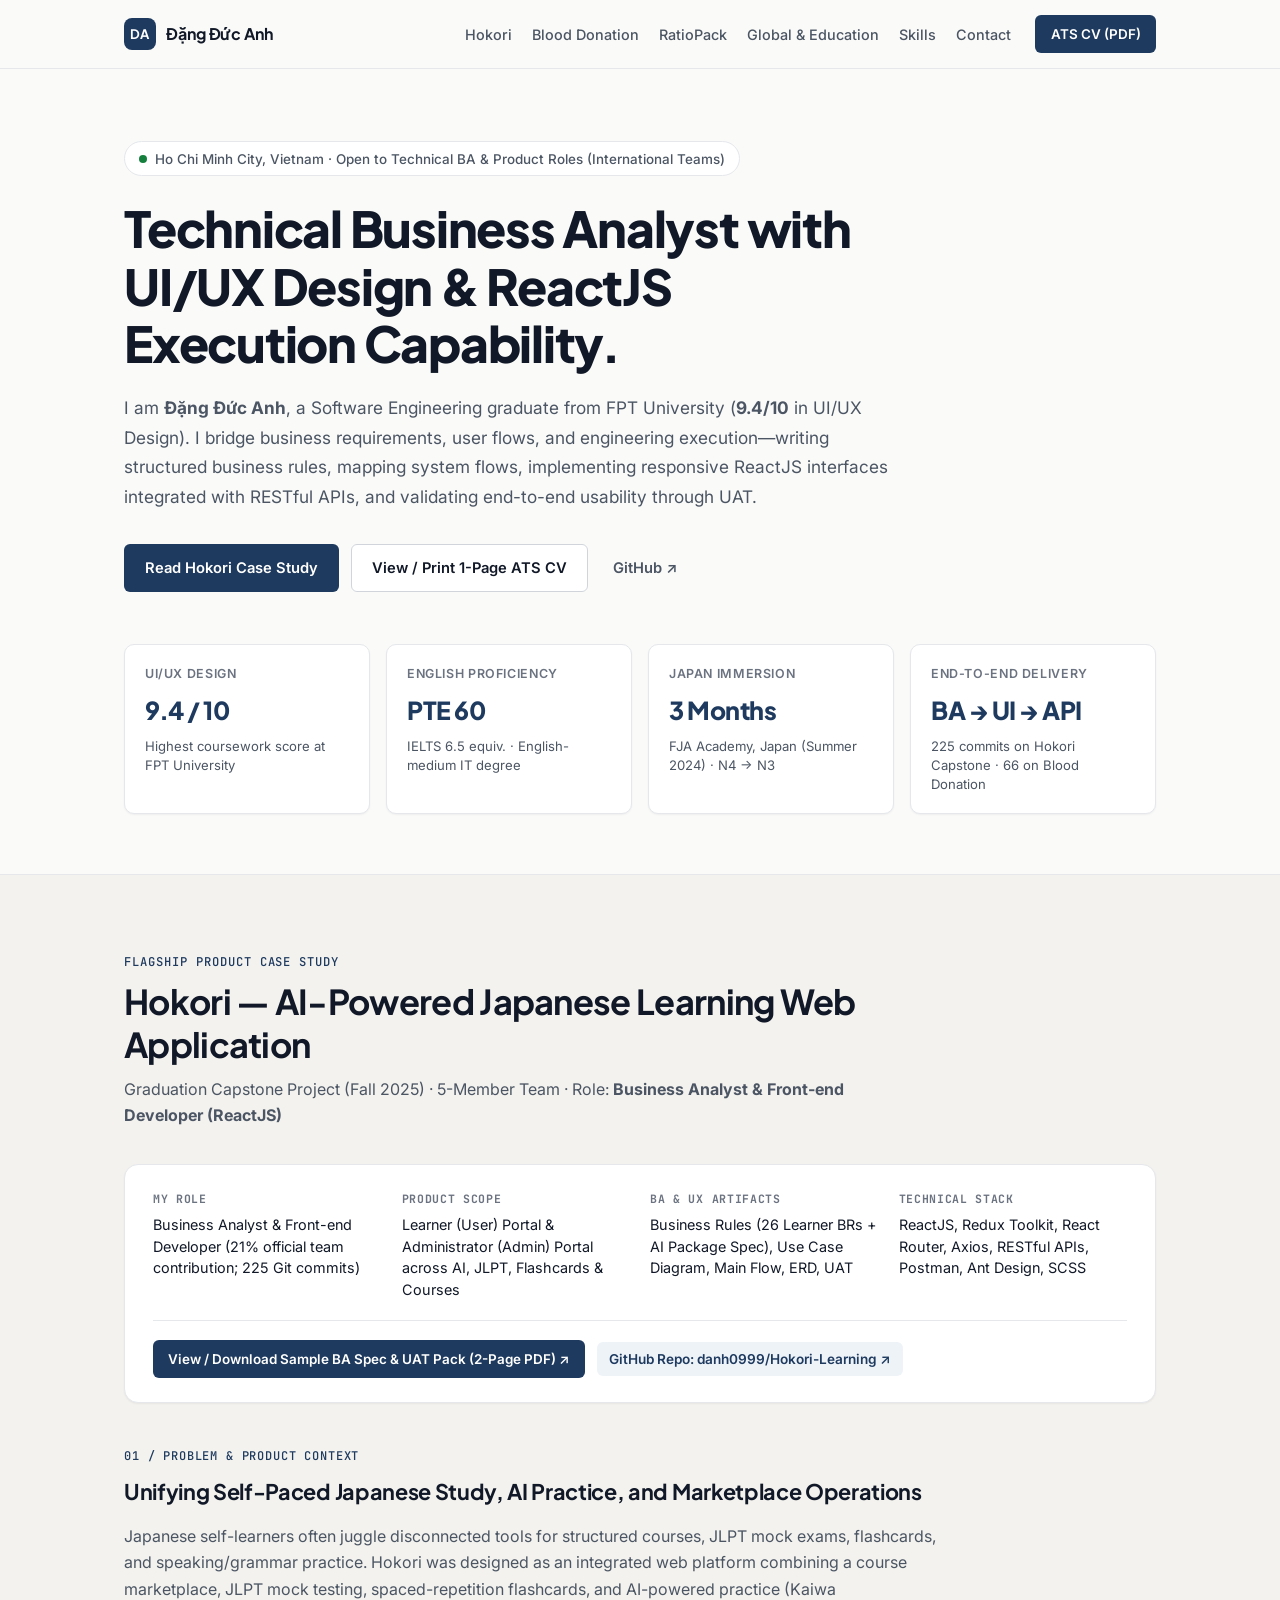
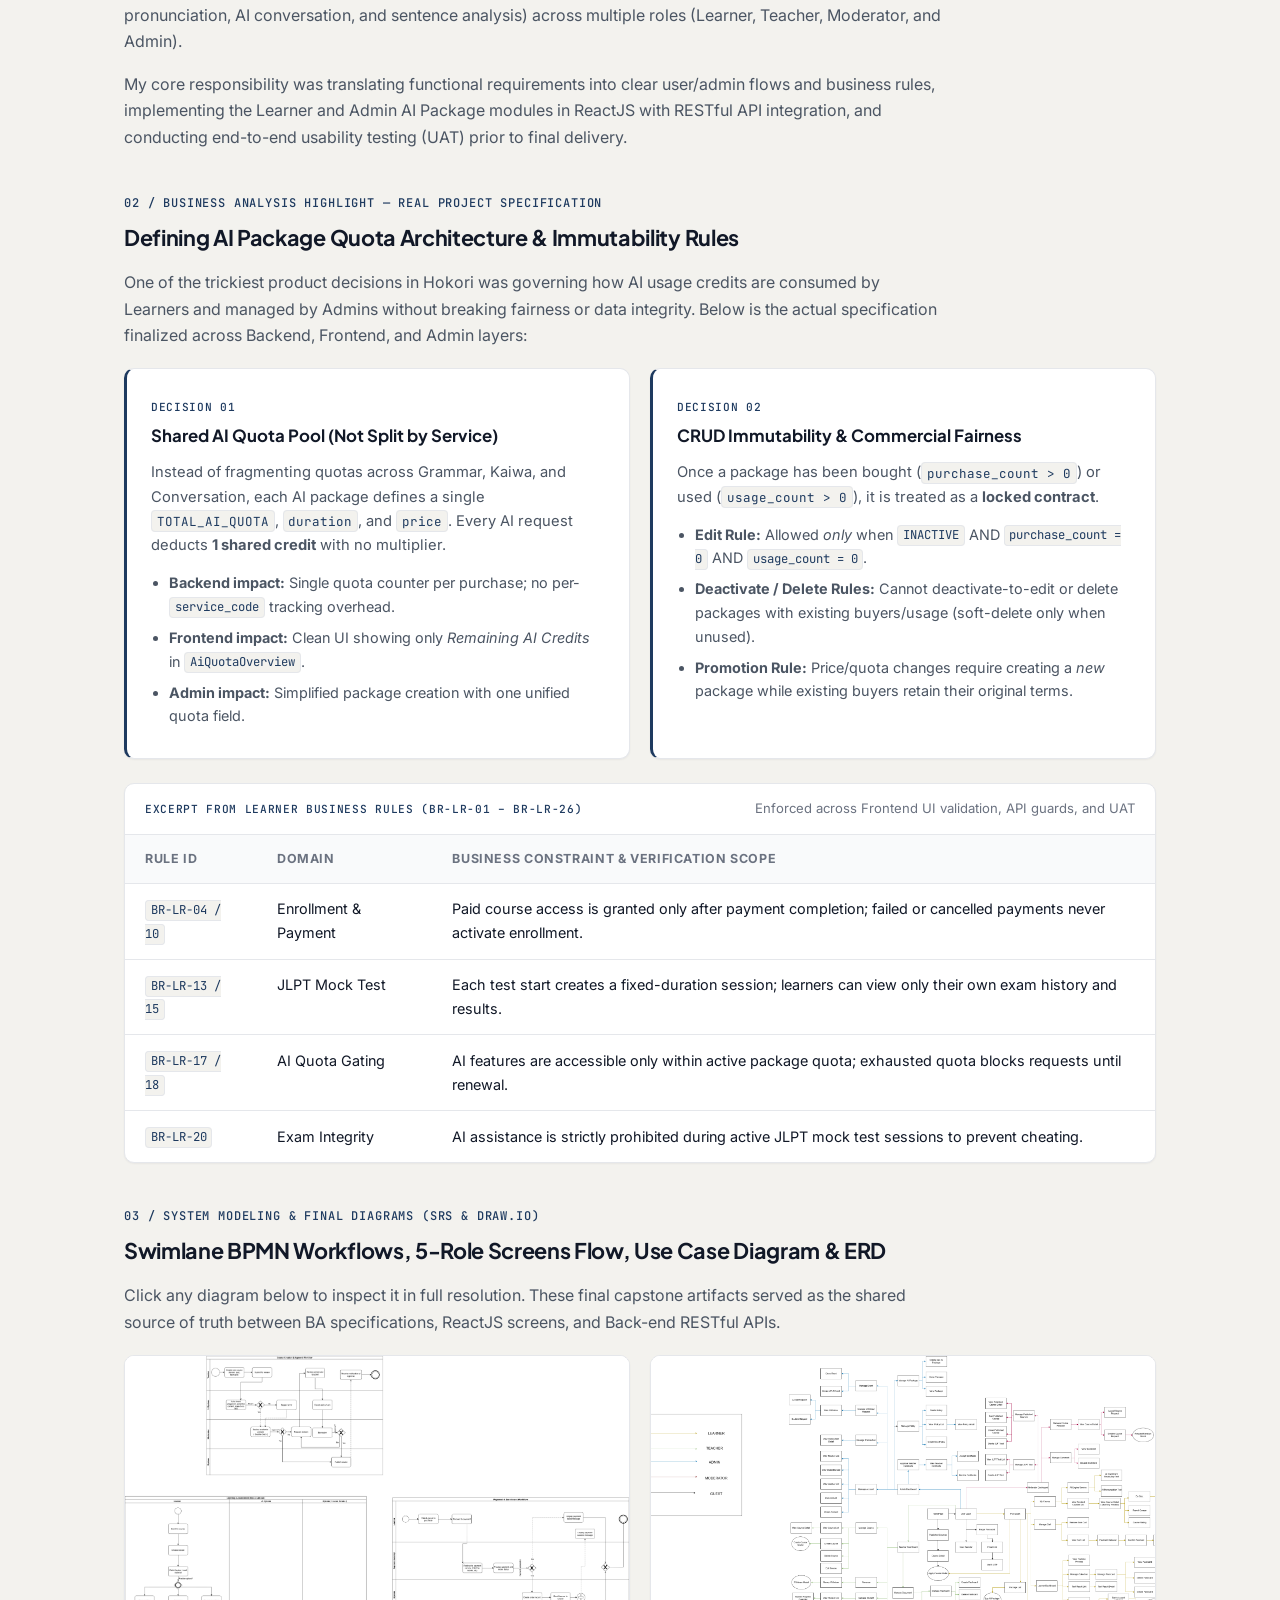
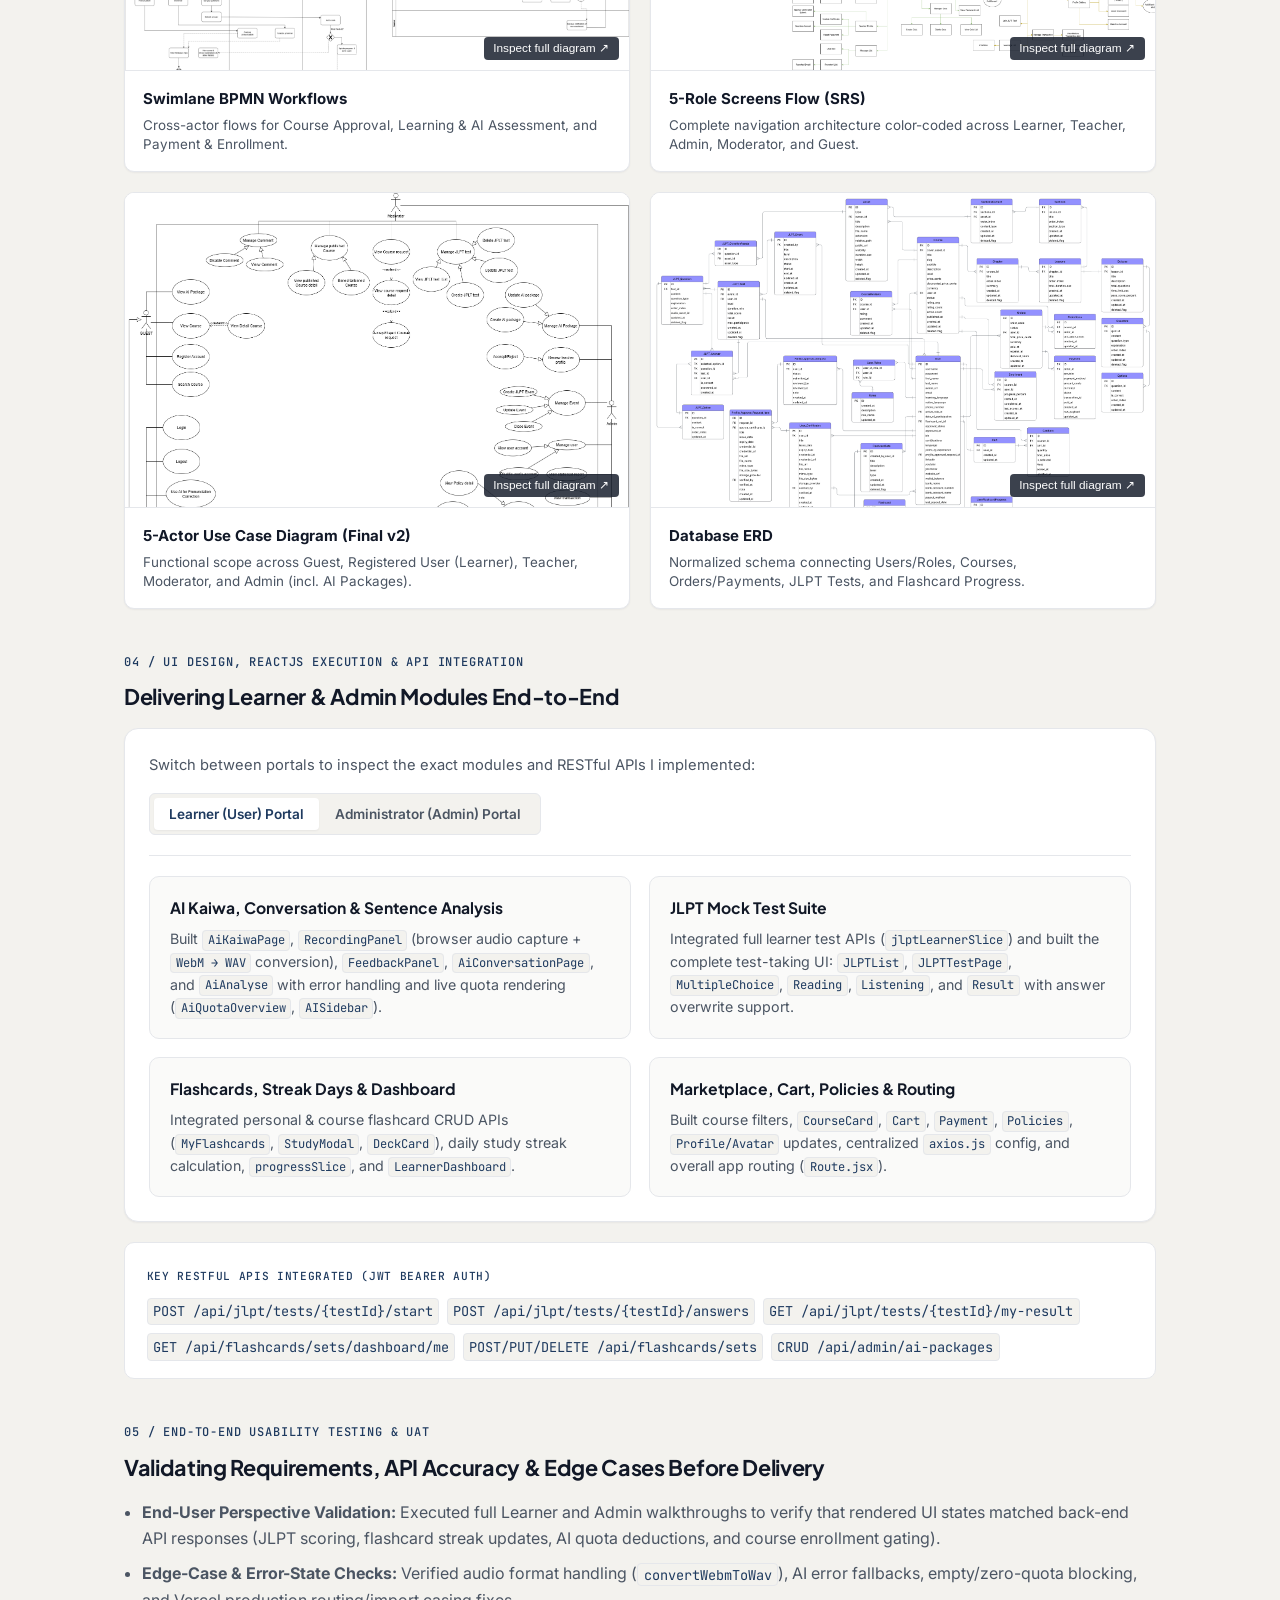
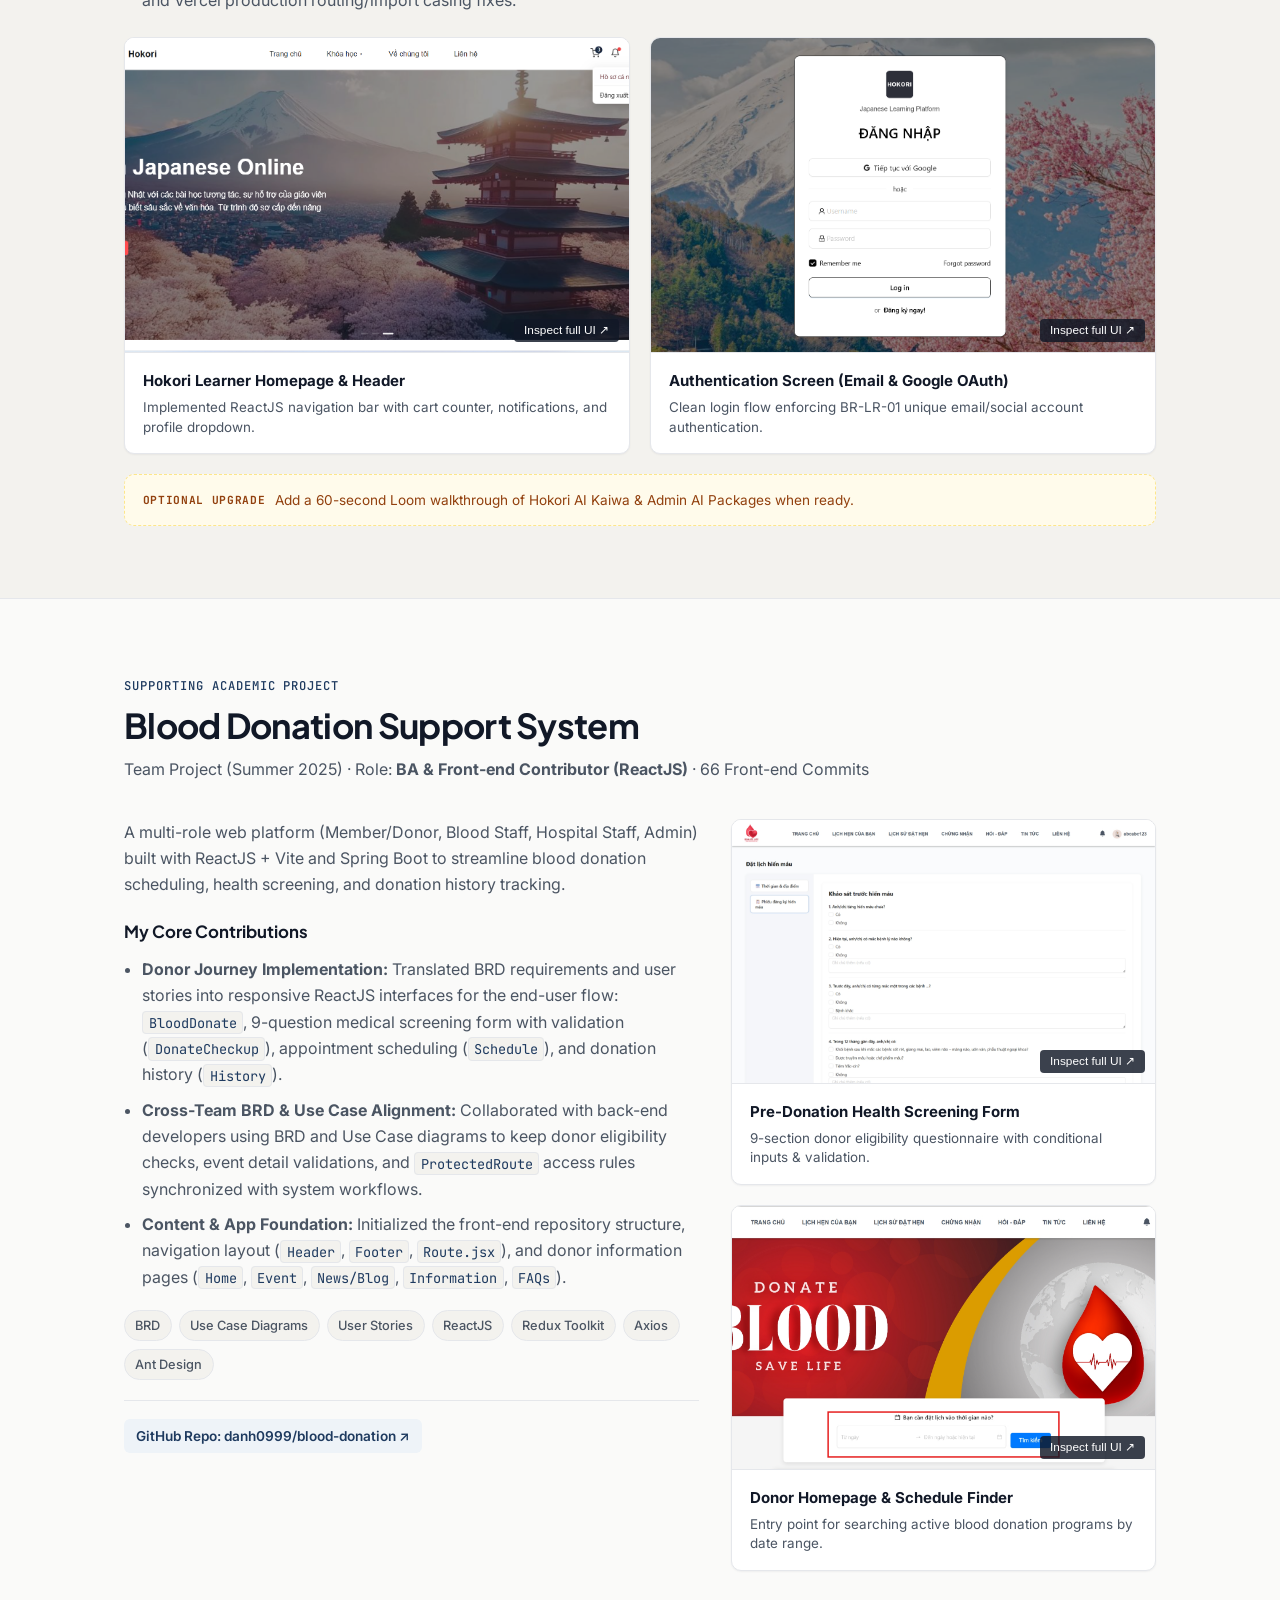
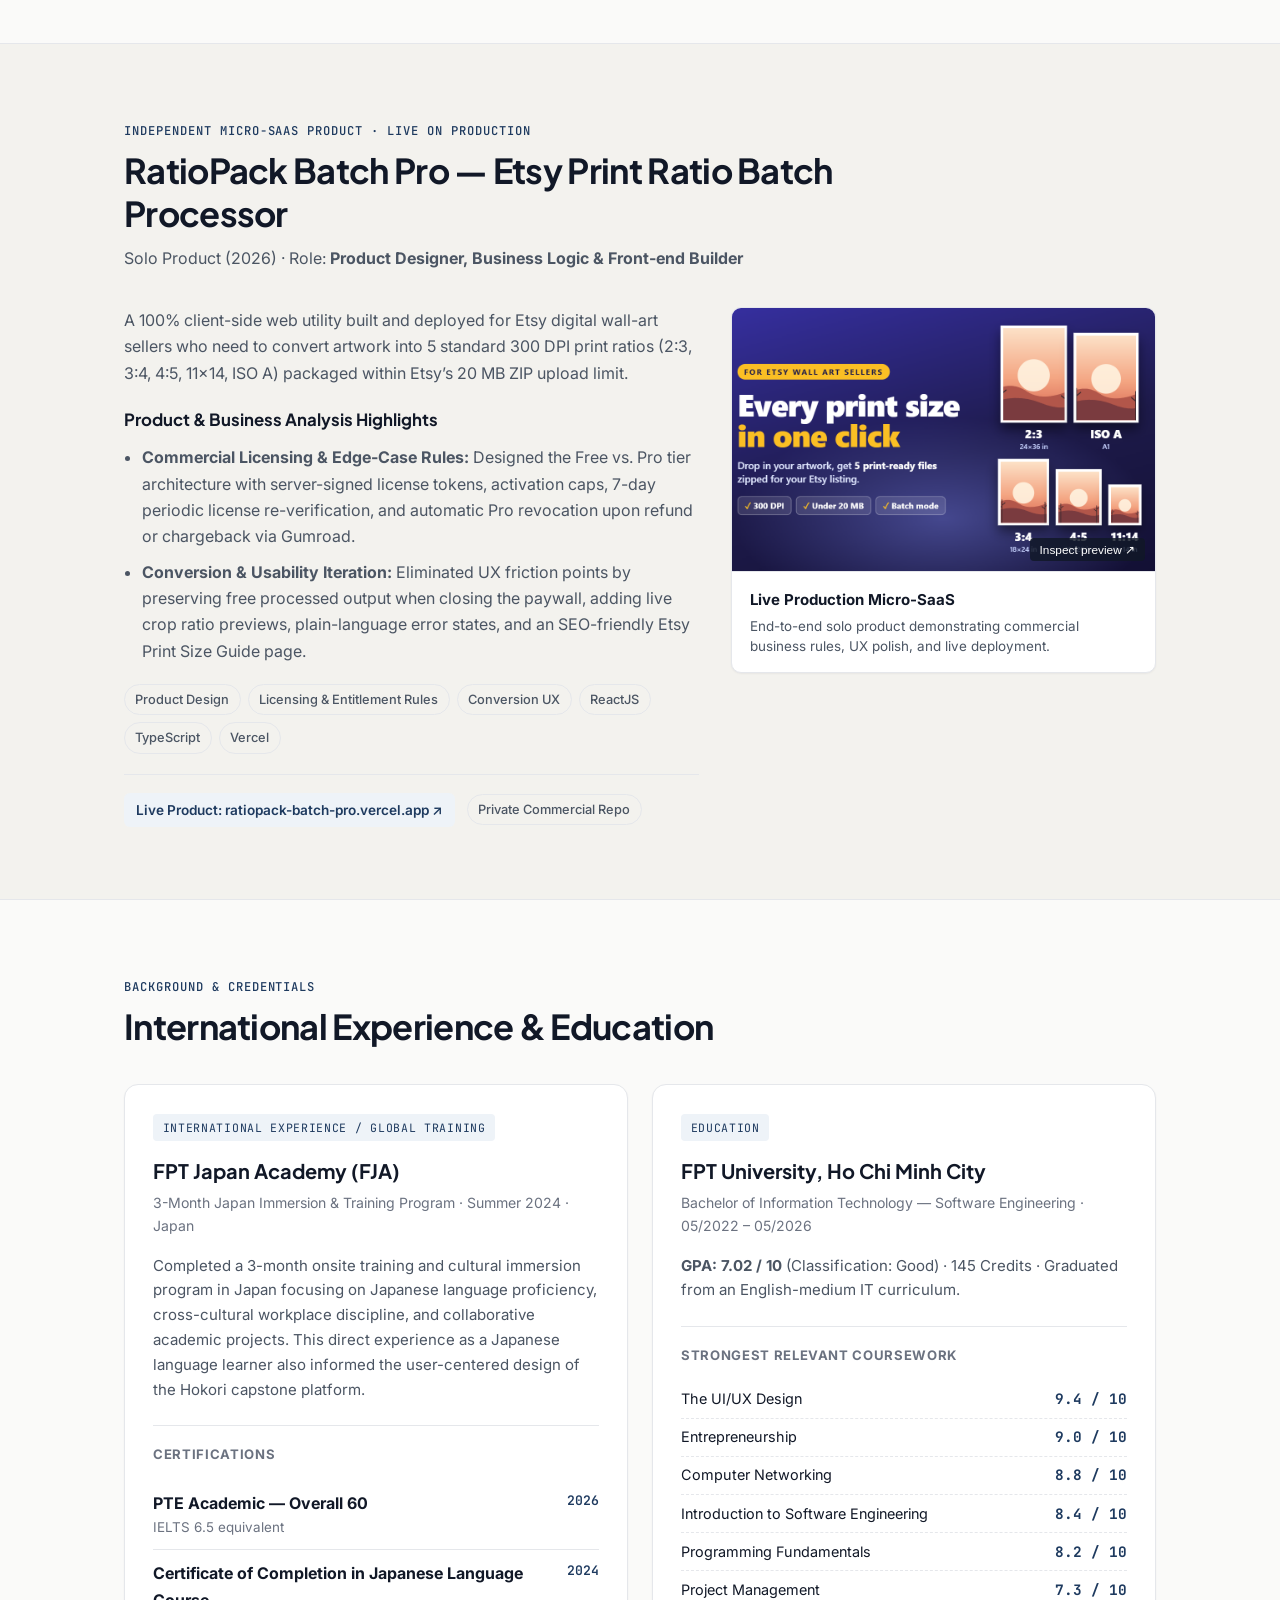
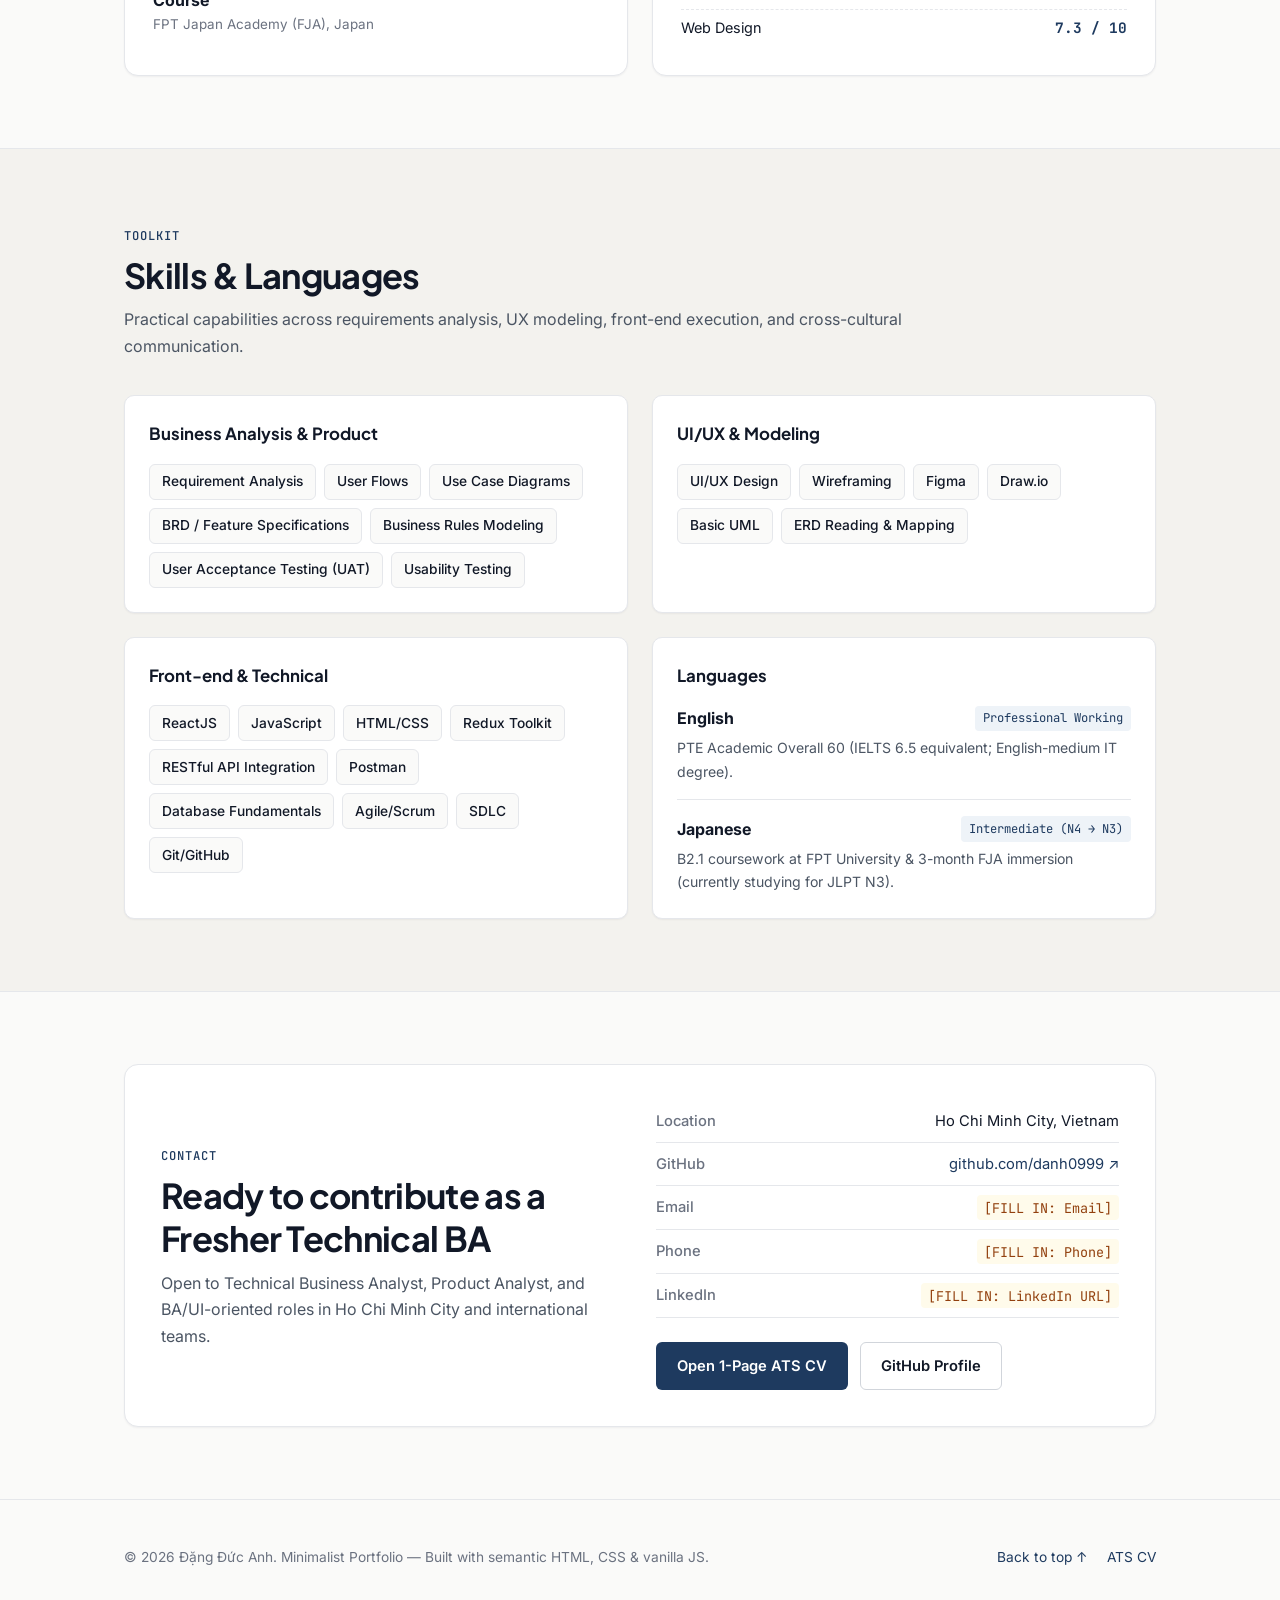
==== index.html @ 7aa76236 "feat: publish Technical BA portfolio, Hokori BA Spec & 1-page ATS CV" ====
<!DOCTYPE html>
<html lang="en">
<head>
  <meta charset="UTF-8" />
  <meta name="viewport" content="width=device-width, initial-scale=1.0" />
  <meta name="description" content="Đặng Đức Anh — Fresher Technical Business Analyst with UI/UX Design (9.4/10) and ReactJS / RESTful API Execution Capability. Product Case Studies & ATS CV." />
  <title>Đặng Đức Anh — Technical Business Analyst | UI/UX &amp; ReactJS Portfolio</title>
  <link rel="preconnect" href="https://fonts.googleapis.com" />
  <link rel="preconnect" href="https://fonts.gstatic.com" crossorigin />
  <link href="https://fonts.googleapis.com/css2?family=Inter:wght@400;500;600;700&family=JetBrains+Mono:wght@400;500&family=Plus+Jakarta+Sans:wght@600;700;800&display=swap" rel="stylesheet" />
  <link rel="stylesheet" href="styles.css" />
</head>
<body>
  <a class="skip-link" href="#main-content">Skip to main content</a>

  <!-- Header Navigation -->
  <header class="site-header">
    <div class="container header-inner">
      <a href="#top" class="brand" aria-label="Đặng Đức Anh Home">
        <span class="brand-mark" aria-hidden="true">DA</span>
        <span class="brand-name">Đặng Đức Anh</span>
      </a>

      <button
        class="nav-toggle"
        type="button"
        aria-expanded="false"
        aria-controls="primary-nav"
        aria-label="Toggle navigation menu"
      >
        <span class="nav-toggle-bar"></span>
        <span class="nav-toggle-bar"></span>
      </button>

      <nav id="primary-nav" class="primary-nav" aria-label="Primary">
        <ul class="nav-list">
          <li><a href="#hokori" class="nav-link">Hokori</a></li>
          <li><a href="#blood-donation" class="nav-link">Blood Donation</a></li>
          <li><a href="#ratiopack" class="nav-link">RatioPack</a></li>
          <li><a href="#background" class="nav-link">Global &amp; Education</a></li>
          <li><a href="#skills" class="nav-link">Skills</a></li>
          <li><a href="#contact" class="nav-link">Contact</a></li>
        </ul>
        <a href="cv.html" class="btn btn-primary btn-sm">ATS CV (PDF)</a>
      </nav>
    </div>
  </header>

  <main id="main-content">
    <!-- 1. Hero Section -->
    <section id="top" class="hero">
      <div class="container">
        <div class="hero-content">
          <div class="eyebrow">
            <span class="status-dot" aria-hidden="true"></span>
            <span>Ho Chi Minh City, Vietnam &middot; Open to Technical BA &amp; Product Roles (International Teams)</span>
          </div>

          <h1 class="hero-title">
            Technical Business Analyst with UI/UX Design &amp; ReactJS Execution Capability.
          </h1>

          <p class="hero-subtitle">
            I am <strong>Đặng Đức Anh</strong>, a Software Engineering graduate from FPT University
            (<strong>9.4/10</strong> in UI/UX Design). I bridge business requirements, user flows, and
            engineering execution&mdash;writing structured business rules, mapping system flows,
            implementing responsive ReactJS interfaces integrated with RESTful APIs, and validating
            end-to-end usability through UAT.
          </p>

          <div class="hero-actions">
            <a href="#hokori" class="btn btn-primary">Read Hokori Case Study</a>
            <a href="cv.html" class="btn btn-secondary">View / Print 1-Page ATS CV</a>
            <a href="https://github.com/danh0999" class="btn btn-ghost" target="_blank" rel="noopener noreferrer">
              GitHub &nearr;
            </a>
          </div>
        </div>

        <!-- Factual Highlights Strip -->
        <dl class="metrics-strip" aria-label="Key verified credentials">
          <div class="metric-card">
            <dt class="metric-label">UI/UX Design</dt>
            <dd class="metric-value">9.4 / 10</dd>
            <p class="metric-note">Highest coursework score at FPT University</p>
          </div>
          <div class="metric-card">
            <dt class="metric-label">English Proficiency</dt>
            <dd class="metric-value">PTE 60</dd>
            <p class="metric-note">IELTS 6.5 equiv. &middot; English-medium IT degree</p>
          </div>
          <div class="metric-card">
            <dt class="metric-label">Japan Immersion</dt>
            <dd class="metric-value">3 Months</dd>
            <p class="metric-note">FJA Academy, Japan (Summer 2024) &middot; N4 &rarr; N3</p>
          </div>
          <div class="metric-card">
            <dt class="metric-label">End-to-End Delivery</dt>
            <dd class="metric-value">BA &rarr; UI &rarr; API</dd>
            <p class="metric-note">225 commits on Hokori Capstone &middot; 66 on Blood Donation</p>
          </div>
        </dl>
      </div>
    </section>

    <!-- 2. Flagship Case Study: Hokori -->
    <section id="hokori" class="section section-alt">
      <div class="container">
        <div class="section-header">
          <span class="section-kicker">Flagship Product Case Study</span>
          <h2 class="section-title">Hokori &mdash; AI-Powered Japanese Learning Web Application</h2>
          <p class="section-lead">
            Graduation Capstone Project (Fall 2025) &middot; 5-Member Team &middot;
            Role: <strong>Business Analyst &amp; Front-end Developer (ReactJS)</strong>
          </p>
        </div>

        <!-- Overview Bar -->
        <div class="case-overview">
          <div class="case-meta-grid">
            <div>
              <h3 class="meta-heading">My Role</h3>
              <p>Business Analyst &amp; Front-end Developer (21% official team contribution; 225 Git commits)</p>
            </div>
            <div>
              <h3 class="meta-heading">Product Scope</h3>
              <p>Learner (User) Portal &amp; Administrator (Admin) Portal across AI, JLPT, Flashcards &amp; Courses</p>
            </div>
            <div>
              <h3 class="meta-heading">BA &amp; UX Artifacts</h3>
              <p>Business Rules (26 Learner BRs + AI Package Spec), Use Case Diagram, Main Flow, ERD, UAT</p>
            </div>
            <div>
              <h3 class="meta-heading">Technical Stack</h3>
              <p>ReactJS, Redux Toolkit, React Router, Axios, RESTful APIs, Postman, Ant Design, SCSS</p>
            </div>
          </div>

          <div class="case-links">
            <a href="hokori-ba-spec.html" class="btn btn-primary btn-sm">
              View / Download Sample BA Spec &amp; UAT Pack (2-Page PDF) &nearr;
            </a>
            <a href="https://github.com/danh0999/Hokori-Learning" class="link-chip" target="_blank" rel="noopener noreferrer">
              GitHub Repo: danh0999/Hokori-Learning &nearr;
            </a>
          </div>
        </div>

        <!-- 01. Context & Problem -->
        <div class="case-block">
          <div class="block-label">01 / Problem &amp; Product Context</div>
          <h3 class="block-title">Unifying Self-Paced Japanese Study, AI Practice, and Marketplace Operations</h3>
          <p class="block-text">
            Japanese self-learners often juggle disconnected tools for structured courses, JLPT mock exams,
            flashcards, and speaking/grammar practice. Hokori was designed as an integrated web platform
            combining a course marketplace, JLPT mock testing, spaced-repetition flashcards, and AI-powered
            practice (Kaiwa pronunciation, AI conversation, and sentence analysis) across multiple roles
            (Learner, Teacher, Moderator, and Admin).
          </p>
          <p class="block-text">
            My core responsibility was translating functional requirements into clear user/admin flows and
            business rules, implementing the Learner and Admin AI Package modules in ReactJS with RESTful API
            integration, and conducting end-to-end usability testing (UAT) prior to final delivery.
          </p>
        </div>

        <!-- 02. Real BA Artifact: AI Package Business Rules & Data Integrity -->
        <div class="case-block">
          <div class="block-label">02 / Business Analysis Highlight &mdash; Real Project Specification</div>
          <h3 class="block-title">Defining AI Package Quota Architecture &amp; Immutability Rules</h3>
          <p class="block-text">
            One of the trickiest product decisions in Hokori was governing how AI usage credits are consumed
            by Learners and managed by Admins without breaking fairness or data integrity. Below is the
            actual specification finalized across Backend, Frontend, and Admin layers:
          </p>

          <div class="rules-grid">
            <article class="rule-card">
              <div class="rule-header">
                <span class="mono-tag">DECISION 01</span>
                <h4>Shared AI Quota Pool (Not Split by Service)</h4>
              </div>
              <p>
                Instead of fragmenting quotas across Grammar, Kaiwa, and Conversation, each AI package
                defines a single <code>TOTAL_AI_QUOTA</code>, <code>duration</code>, and <code>price</code>.
                Every AI request deducts <strong>1 shared credit</strong> with no multiplier.
              </p>
              <ul class="clean-list compact">
                <li><strong>Backend impact:</strong> Single quota counter per purchase; no per-<code>service_code</code> tracking overhead.</li>
                <li><strong>Frontend impact:</strong> Clean UI showing only <em>Remaining AI Credits</em> in <code>AiQuotaOverview</code>.</li>
                <li><strong>Admin impact:</strong> Simplified package creation with one unified quota field.</li>
              </ul>
            </article>

            <article class="rule-card">
              <div class="rule-header">
                <span class="mono-tag">DECISION 02</span>
                <h4>CRUD Immutability &amp; Commercial Fairness</h4>
              </div>
              <p>
                Once a package has been bought (<code>purchase_count &gt; 0</code>) or used
                (<code>usage_count &gt; 0</code>), it is treated as a <strong>locked contract</strong>.
              </p>
              <ul class="clean-list compact">
                <li><strong>Edit Rule:</strong> Allowed <em>only</em> when <code>INACTIVE</code> AND <code>purchase_count = 0</code> AND <code>usage_count = 0</code>.</li>
                <li><strong>Deactivate / Delete Rules:</strong> Cannot deactivate-to-edit or delete packages with existing buyers/usage (soft-delete only when unused).</li>
                <li><strong>Promotion Rule:</strong> Price/quota changes require creating a <em>new</em> package while existing buyers retain their original terms.</li>
              </ul>
            </article>
          </div>

          <!-- Selected Learner Business Rules Table -->
          <div class="spec-table-wrap">
            <div class="spec-table-caption">
              <span class="mono-tag">EXCERPT FROM LEARNER BUSINESS RULES (BR-LR-01 &ndash; BR-LR-26)</span>
              <span>Enforced across Frontend UI validation, API guards, and UAT</span>
            </div>
            <table class="spec-table">
              <thead>
                <tr>
                  <th scope="col">Rule ID</th>
                  <th scope="col">Domain</th>
                  <th scope="col">Business Constraint &amp; Verification Scope</th>
                </tr>
              </thead>
              <tbody>
                <tr>
                  <td><code>BR-LR-04 / 10</code></td>
                  <td>Enrollment &amp; Payment</td>
                  <td>Paid course access is granted only after payment completion; failed or cancelled payments never activate enrollment.</td>
                </tr>
                <tr>
                  <td><code>BR-LR-13 / 15</code></td>
                  <td>JLPT Mock Test</td>
                  <td>Each test start creates a fixed-duration session; learners can view only their own exam history and results.</td>
                </tr>
                <tr>
                  <td><code>BR-LR-17 / 18</code></td>
                  <td>AI Quota Gating</td>
                  <td>AI features are accessible only within active package quota; exhausted quota blocks requests until renewal.</td>
                </tr>
                <tr>
                  <td><code>BR-LR-20</code></td>
                  <td>Exam Integrity</td>
                  <td>AI assistance is strictly prohibited during active JLPT mock test sessions to prevent cheating.</td>
                </tr>
              </tbody>
            </table>
          </div>
        </div>

        <!-- 03. System & User Flows (Real Final Diagrams) -->
        <div class="case-block">
          <div class="block-label">03 / System Modeling &amp; Final Diagrams (SRS &amp; Draw.io)</div>
          <h3 class="block-title">Swimlane BPMN Workflows, 5-Role Screens Flow, Use Case Diagram &amp; ERD</h3>
          <p class="block-text">
            Click any diagram below to inspect it in full resolution. These final capstone artifacts served as the
            shared source of truth between BA specifications, ReactJS screens, and Back-end RESTful APIs.
          </p>

          <div class="diagram-grid diagram-grid-2">
            <figure class="artifact-card">
              <button type="button" class="artifact-trigger" data-lightbox="assets/hokori-bpmn-workflow.png" data-caption="Hokori — Swimlane BPMN Workflows (Course Creation &amp; Approval, Learning &amp; Assessment, Payment &amp; Enrollment)">
                <img src="assets/hokori-bpmn-workflow.png" alt="Hokori swimlane BPMN workflow diagram" loading="lazy" />
                <span class="zoom-badge">Inspect full diagram &nearr;</span>
              </button>
              <figcaption>
                <strong>Swimlane BPMN Workflows</strong>
                <span>Cross-actor flows for Course Approval, Learning &amp; AI Assessment, and Payment &amp; Enrollment.</span>
              </figcaption>
            </figure>

            <figure class="artifact-card">
              <button type="button" class="artifact-trigger" data-lightbox="assets/hokori-screens-flow.png" data-caption="Hokori — Color-Coded 5-Role Screens Flow (Learner, Teacher, Admin, Moderator, Guest)">
                <img src="assets/hokori-screens-flow.png" alt="Hokori 5-role screens flow diagram" loading="lazy" />
                <span class="zoom-badge">Inspect full diagram &nearr;</span>
              </button>
              <figcaption>
                <strong>5-Role Screens Flow (SRS)</strong>
                <span>Complete navigation architecture color-coded across Learner, Teacher, Admin, Moderator, and Guest.</span>
              </figcaption>
            </figure>

            <figure class="artifact-card">
              <button type="button" class="artifact-trigger" data-lightbox="assets/hokori-ucd.png" data-caption="Hokori — Final 5-Actor System Use Case Diagram (Guest, Registered User, Moderator, Admin, Teacher)">
                <img src="assets/hokori-ucd.png" alt="Hokori 5-actor use case diagram" loading="lazy" />
                <span class="zoom-badge">Inspect full diagram &nearr;</span>
              </button>
              <figcaption>
                <strong>5-Actor Use Case Diagram (Final v2)</strong>
                <span>Functional scope across Guest, Registered User (Learner), Teacher, Moderator, and Admin (incl. AI Packages).</span>
              </figcaption>
            </figure>

            <figure class="artifact-card">
              <button type="button" class="artifact-trigger" data-lightbox="assets/hokori-erd.png" data-caption="Hokori — Relational Database ERD (Courses, Orders/Payments, Enrollments, JLPT Tests, Flashcard Sets &amp; Progress)">
                <img src="assets/hokori-erd.png" alt="Hokori database entity relationship diagram" loading="lazy" />
                <span class="zoom-badge">Inspect full diagram &nearr;</span>
              </button>
              <figcaption>
                <strong>Database ERD</strong>
                <span>Normalized schema connecting Users/Roles, Courses, Orders/Payments, JLPT Tests, and Flashcard Progress.</span>
              </figcaption>
            </figure>
          </div>
        </div>

        <!-- 04. UI & ReactJS / RESTful API Execution -->
        <div class="case-block">
          <div class="block-label">04 / UI Design, ReactJS Execution &amp; API Integration</div>
          <h3 class="block-title">Delivering Learner &amp; Admin Modules End-to-End</h3>

          <div class="portal-explorer">
            <div class="portal-header">
              <p class="portal-intro">Switch between portals to inspect the exact modules and RESTful APIs I implemented:</p>
              <div class="tab-group" role="tablist" aria-label="Hokori portal contributions">
                <button type="button" role="tab" id="tab-learner" class="tab-btn is-active" aria-selected="true" aria-controls="panel-learner">
                  Learner (User) Portal
                </button>
                <button type="button" role="tab" id="tab-admin" class="tab-btn" aria-selected="false" aria-controls="panel-admin">
                  Administrator (Admin) Portal
                </button>
              </div>
            </div>

            <div id="panel-learner" role="tabpanel" aria-labelledby="tab-learner" class="portal-panel">
              <div class="module-grid">
                <div class="module-card">
                  <h4>AI Kaiwa, Conversation &amp; Sentence Analysis</h4>
                  <p>
                    Built <code>AiKaiwaPage</code>, <code>RecordingPanel</code> (browser audio capture +
                    <code>WebM &rarr; WAV</code> conversion), <code>FeedbackPanel</code>, <code>AiConversationPage</code>,
                    and <code>AiAnalyse</code> with error handling and live quota rendering (<code>AiQuotaOverview</code>, <code>AISidebar</code>).
                  </p>
                </div>
                <div class="module-card">
                  <h4>JLPT Mock Test Suite</h4>
                  <p>
                    Integrated full learner test APIs (<code>jlptLearnerSlice</code>) and built the complete test-taking UI:
                    <code>JLPTList</code>, <code>JLPTTestPage</code>, <code>MultipleChoice</code>, <code>Reading</code>,
                    <code>Listening</code>, and <code>Result</code> with answer overwrite support.
                  </p>
                </div>
                <div class="module-card">
                  <h4>Flashcards, Streak Days &amp; Dashboard</h4>
                  <p>
                    Integrated personal &amp; course flashcard CRUD APIs (<code>MyFlashcards</code>, <code>StudyModal</code>,
                    <code>DeckCard</code>), daily study streak calculation, <code>progressSlice</code>, and <code>LearnerDashboard</code>.
                  </p>
                </div>
                <div class="module-card">
                  <h4>Marketplace, Cart, Policies &amp; Routing</h4>
                  <p>
                    Built course filters, <code>CourseCard</code>, <code>Cart</code>, <code>Payment</code>, <code>Policies</code>,
                    <code>Profile/Avatar</code> updates, centralized <code>axios.js</code> config, and overall app routing (<code>Route.jsx</code>).
                  </p>
                </div>
              </div>
            </div>

            <div id="panel-admin" role="tabpanel" aria-labelledby="tab-admin" class="portal-panel" hidden>
              <div class="module-grid">
                <div class="module-card">
                  <h4>AI Package CRUD &amp; Validation Rules</h4>
                  <p>
                    Implemented <code>Admin/pages/AiPackages.jsx</code> and <code>adminAiPackageSlice</code>
                    to create, activate/deactivate, and validate AI packages while enforcing the
                    <code>purchase_count = 0</code> &amp; <code>usage_count = 0</code> immutability constraints.
                  </p>
                </div>
                <div class="module-card">
                  <h4>Admin UI/UX Alignment &amp; UAT</h4>
                  <p>
                    Refined Admin portal layouts for operational clarity, verified JWT-protected RESTful API
                    payloads via Postman, and validated Admin-to-Learner synchronization (newly published packages
                    and policies reflecting accurately on Learner screens).
                  </p>
                </div>
              </div>
            </div>
          </div>

          <!-- Sample API Contracts Integrated -->
          <div class="api-strip" aria-label="Sample RESTful APIs integrated">
            <span class="mono-tag">KEY RESTFUL APIS INTEGRATED (JWT BEARER AUTH)</span>
            <div class="api-pills">
              <code>POST /api/jlpt/tests/{testId}/start</code>
              <code>POST /api/jlpt/tests/{testId}/answers</code>
              <code>GET /api/jlpt/tests/{testId}/my-result</code>
              <code>GET /api/flashcards/sets/dashboard/me</code>
              <code>POST/PUT/DELETE /api/flashcards/sets</code>
              <code>CRUD /api/admin/ai-packages</code>
            </div>
          </div>
        </div>

        <!-- 05. UAT & Usability Validation -->
        <div class="case-block">
          <div class="block-label">05 / End-to-End Usability Testing &amp; UAT</div>
          <h3 class="block-title">Validating Requirements, API Accuracy &amp; Edge Cases Before Delivery</h3>
          <ul class="clean-list">
            <li>
              <strong>End-User Perspective Validation:</strong> Executed full Learner and Admin walkthroughs to
              verify that rendered UI states matched back-end API responses (JLPT scoring, flashcard streak updates,
              AI quota deductions, and course enrollment gating).
            </li>
            <li>
              <strong>Edge-Case &amp; Error-State Checks:</strong> Verified audio format handling (<code>convertWebmToWav</code>),
              AI error fallbacks, empty/zero-quota blocking, and Vercel production routing/import casing fixes.
            </li>
          </ul>

          <!-- Real Hokori UI Screenshots -->
          <div class="diagram-grid diagram-grid-2" style="margin-top: 1.5rem;">
            <figure class="artifact-card">
              <button type="button" class="artifact-trigger" data-lightbox="assets/hokori-home.png" data-caption="Hokori — Implemented Learner Homepage, Navigation Header, Cart Badge &amp; Profile Menu">
                <img src="assets/hokori-home.png" alt="Hokori learner homepage UI" loading="lazy" />
                <span class="zoom-badge">Inspect full UI &nearr;</span>
              </button>
              <figcaption>
                <strong>Hokori Learner Homepage &amp; Header</strong>
                <span>Implemented ReactJS navigation bar with cart counter, notifications, and profile dropdown.</span>
              </figcaption>
            </figure>

            <figure class="artifact-card">
              <button type="button" class="artifact-trigger" data-lightbox="assets/hokori-login.png" data-caption="Hokori — Authentication Interface (Google OAuth &amp; Email/Password Login)">
                <img src="assets/hokori-login.png" alt="Hokori login interface UI" loading="lazy" />
                <span class="zoom-badge">Inspect full UI &nearr;</span>
              </button>
              <figcaption>
                <strong>Authentication Screen (Email &amp; Google OAuth)</strong>
                <span>Clean login flow enforcing BR-LR-01 unique email/social account authentication.</span>
              </figcaption>
            </figure>
          </div>

          <div class="placeholder-banner">
            <span class="mono-tag">OPTIONAL UPGRADE</span>
            <span>Add a 60-second Loom walkthrough of Hokori AI Kaiwa &amp; Admin AI Packages when ready.</span>
          </div>
        </div>
      </div>
    </section>

    <!-- 3. Supporting Project: Blood Donation -->
    <section id="blood-donation" class="section">
      <div class="container">
        <div class="section-header">
          <span class="section-kicker">Supporting Academic Project</span>
          <h2 class="section-title">Blood Donation Support System</h2>
          <p class="section-lead">
            Team Project (Summer 2025) &middot; Role: <strong>BA &amp; Front-end Contributor (ReactJS)</strong> &middot; 66 Front-end Commits
          </p>
        </div>

        <div class="project-split">
          <div class="project-details">
            <p class="block-text">
              A multi-role web platform (Member/Donor, Blood Staff, Hospital Staff, Admin) built with
              ReactJS + Vite and Spring Boot to streamline blood donation scheduling, health screening,
              and donation history tracking.
            </p>

            <h3 class="sub-heading">My Core Contributions</h3>
            <ul class="clean-list">
              <li>
                <strong>Donor Journey Implementation:</strong> Translated BRD requirements and user stories into
                responsive ReactJS interfaces for the end-user flow: <code>BloodDonate</code>, 9-question medical
                screening form with validation (<code>DonateCheckup</code>), appointment scheduling (<code>Schedule</code>),
                and donation history (<code>History</code>).
              </li>
              <li>
                <strong>Cross-Team BRD &amp; Use Case Alignment:</strong> Collaborated with back-end developers
                using BRD and Use Case diagrams to keep donor eligibility checks, event detail validations,
                and <code>ProtectedRoute</code> access rules synchronized with system workflows.
              </li>
              <li>
                <strong>Content &amp; App Foundation:</strong> Initialized the front-end repository structure,
                navigation layout (<code>Header</code>, <code>Footer</code>, <code>Route.jsx</code>), and donor
                information pages (<code>Home</code>, <code>Event</code>, <code>News/Blog</code>, <code>Information</code>, <code>FAQs</code>).
              </li>
            </ul>

            <div class="tag-row" aria-label="Skills applied">
              <span class="tag">BRD</span>
              <span class="tag">Use Case Diagrams</span>
              <span class="tag">User Stories</span>
              <span class="tag">ReactJS</span>
              <span class="tag">Redux Toolkit</span>
              <span class="tag">Axios</span>
              <span class="tag">Ant Design</span>
            </div>

            <div class="case-links">
              <a href="https://github.com/danh0999/blood-donation" class="link-chip" target="_blank" rel="noopener noreferrer">
                GitHub Repo: danh0999/blood-donation &nearr;
              </a>
            </div>
          </div>

          <div class="blood-gallery">
            <figure class="artifact-card">
              <button type="button" class="artifact-trigger" data-lightbox="assets/blood-checkup.png" data-caption="Blood Donation — 9-Question Pre-Donation Medical Screening Form (DonateCheckup.jsx)">
                <img src="assets/blood-checkup.png" alt="Blood Donation pre-donation medical screening form UI" loading="lazy" />
                <span class="zoom-badge">Inspect full UI &nearr;</span>
              </button>
              <figcaption>
                <strong>Pre-Donation Health Screening Form</strong>
                <span>9-section donor eligibility questionnaire with conditional inputs &amp; validation.</span>
              </figcaption>
            </figure>

            <figure class="artifact-card">
              <button type="button" class="artifact-trigger" data-lightbox="assets/blood-homepage.png" data-caption="Blood Donation — Donor Portal Homepage &amp; Date-Range Program Search">
                <img src="assets/blood-homepage.png" alt="Blood Donation donor homepage and scheduling search UI" loading="lazy" />
                <span class="zoom-badge">Inspect full UI &nearr;</span>
              </button>
              <figcaption>
                <strong>Donor Homepage &amp; Schedule Finder</strong>
                <span>Entry point for searching active blood donation programs by date range.</span>
              </figcaption>
            </figure>
          </div>
        </div>
      </div>
    </section>

    <!-- 3B. Independent Product: RatioPack Batch Pro -->
    <section id="ratiopack" class="section section-alt">
      <div class="container">
        <div class="section-header">
          <span class="section-kicker">Independent Micro-SaaS Product &middot; Live on Production</span>
          <h2 class="section-title">RatioPack Batch Pro &mdash; Etsy Print Ratio Batch Processor</h2>
          <p class="section-lead">
            Solo Product (2026) &middot; Role: <strong>Product Designer, Business Logic &amp; Front-end Builder</strong>
          </p>
        </div>

        <div class="project-split">
          <div class="project-details">
            <p class="block-text">
              A 100% client-side web utility built and deployed for Etsy digital wall-art sellers who need to
              convert artwork into 5 standard 300 DPI print ratios (2:3, 3:4, 4:5, 11&times;14, ISO A) packaged
              within Etsy&rsquo;s 20 MB ZIP upload limit.
            </p>

            <h3 class="sub-heading">Product &amp; Business Analysis Highlights</h3>
            <ul class="clean-list">
              <li>
                <strong>Commercial Licensing &amp; Edge-Case Rules:</strong> Designed the Free vs. Pro tier
                architecture with server-signed license tokens, activation caps, 7-day periodic license
                re-verification, and automatic Pro revocation upon refund or chargeback via Gumroad.
              </li>
              <li>
                <strong>Conversion &amp; Usability Iteration:</strong> Eliminated UX friction points by
                preserving free processed output when closing the paywall, adding live crop ratio previews,
                plain-language error states, and an SEO-friendly Etsy Print Size Guide page.
              </li>
            </ul>

            <div class="tag-row" aria-label="Skills applied">
              <span class="tag">Product Design</span>
              <span class="tag">Licensing &amp; Entitlement Rules</span>
              <span class="tag">Conversion UX</span>
              <span class="tag">ReactJS</span>
              <span class="tag">TypeScript</span>
              <span class="tag">Vercel</span>
            </div>

            <div class="case-links">
              <a href="https://ratiopack-batch-pro.vercel.app/" class="link-chip" target="_blank" rel="noopener noreferrer">
                Live Product: ratiopack-batch-pro.vercel.app &nearr;
              </a>
              <span class="tag">Private Commercial Repo</span>
            </div>
          </div>

          <figure class="artifact-card">
            <button type="button" class="artifact-trigger" data-lightbox="assets/ratiopack-preview.png" data-caption="RatioPack Batch Pro — Live Micro-SaaS for Etsy Wall Art Sellers (5 Print Ratios at 300 DPI)">
              <img src="assets/ratiopack-preview.png" alt="RatioPack Batch Pro product preview showing 5 Etsy print ratios at 300 DPI" loading="lazy" />
              <span class="zoom-badge">Inspect preview &nearr;</span>
            </button>
            <figcaption>
              <strong>Live Production Micro-SaaS</strong>
              <span>End-to-end solo product demonstrating commercial business rules, UX polish, and live deployment.</span>
            </figcaption>
          </figure>
        </div>
      </div>
    </section>

    <!-- 4. International Experience & Education -->
    <section id="background" class="section">
      <div class="container">
        <div class="section-header">
          <span class="section-kicker">Background &amp; Credentials</span>
          <h2 class="section-title">International Experience &amp; Education</h2>
        </div>

        <div class="two-col-grid">
          <!-- International Experience -->
          <article class="info-card">
            <div class="card-badge">International Experience / Global Training</div>
            <h3>FPT Japan Academy (FJA)</h3>
            <p class="card-meta">3-Month Japan Immersion &amp; Training Program &middot; Summer 2024 &middot; Japan</p>
            <p class="card-body">
              Completed a 3-month onsite training and cultural immersion program in Japan focusing on
              Japanese language proficiency, cross-cultural workplace discipline, and collaborative
              academic projects. This direct experience as a Japanese language learner also informed the
              user-centered design of the Hokori capstone platform.
            </p>

            <div class="sub-block">
              <h4>Certifications</h4>
              <ul class="cert-list">
                <li>
                  <div>
                    <strong>PTE Academic &mdash; Overall 60</strong>
                    <span class="cert-sub">IELTS 6.5 equivalent</span>
                  </div>
                  <span class="cert-year">2026</span>
                </li>
                <li>
                  <div>
                    <strong>Certificate of Completion in Japanese Language Course</strong>
                    <span class="cert-sub">FPT Japan Academy (FJA), Japan</span>
                  </div>
                  <span class="cert-year">2024</span>
                </li>
              </ul>
            </div>
          </article>

          <!-- Education -->
          <article class="info-card">
            <div class="card-badge">Education</div>
            <h3>FPT University, Ho Chi Minh City</h3>
            <p class="card-meta">Bachelor of Information Technology &mdash; Software Engineering &middot; 05/2022 &ndash; 05/2026</p>
            <p class="card-body">
              <strong>GPA: 7.02 / 10</strong> (Classification: Good) &middot; 145 Credits &middot; Graduated from an English-medium IT curriculum.
            </p>

            <div class="sub-block">
              <h4>Strongest Relevant Coursework</h4>
              <ul class="score-list">
                <li><span>The UI/UX Design</span><strong>9.4 / 10</strong></li>
                <li><span>Entrepreneurship</span><strong>9.0 / 10</strong></li>
                <li><span>Computer Networking</span><strong>8.8 / 10</strong></li>
                <li><span>Introduction to Software Engineering</span><strong>8.4 / 10</strong></li>
                <li><span>Programming Fundamentals</span><strong>8.2 / 10</strong></li>
                <li><span>Project Management</span><strong>7.3 / 10</strong></li>
                <li><span>Web Design</span><strong>7.3 / 10</strong></li>
              </ul>
            </div>
          </article>
        </div>
      </div>
    </section>

    <!-- 5. Skills & Languages -->
    <section id="skills" class="section section-alt">
      <div class="container">
        <div class="section-header">
          <span class="section-kicker">Toolkit</span>
          <h2 class="section-title">Skills &amp; Languages</h2>
          <p class="section-lead">
            Practical capabilities across requirements analysis, UX modeling, front-end execution, and cross-cultural communication.
          </p>
        </div>

        <div class="skills-grid">
          <div class="skill-group">
            <h3>Business Analysis &amp; Product</h3>
            <ul class="tag-list">
              <li>Requirement Analysis</li>
              <li>User Flows</li>
              <li>Use Case Diagrams</li>
              <li>BRD / Feature Specifications</li>
              <li>Business Rules Modeling</li>
              <li>User Acceptance Testing (UAT)</li>
              <li>Usability Testing</li>
            </ul>
          </div>

          <div class="skill-group">
            <h3>UI/UX &amp; Modeling</h3>
            <ul class="tag-list">
              <li>UI/UX Design</li>
              <li>Wireframing</li>
              <li>Figma</li>
              <li>Draw.io</li>
              <li>Basic UML</li>
              <li>ERD Reading &amp; Mapping</li>
            </ul>
          </div>

          <div class="skill-group">
            <h3>Front-end &amp; Technical</h3>
            <ul class="tag-list">
              <li>ReactJS</li>
              <li>JavaScript</li>
              <li>HTML/CSS</li>
              <li>Redux Toolkit</li>
              <li>RESTful API Integration</li>
              <li>Postman</li>
              <li>Database Fundamentals</li>
              <li>Agile/Scrum</li>
              <li>SDLC</li>
              <li>Git/GitHub</li>
            </ul>
          </div>

          <div class="skill-group">
            <h3>Languages</h3>
            <div class="lang-item">
              <div class="lang-head">
                <strong>English</strong>
                <span class="lang-level">Professional Working</span>
              </div>
              <p>PTE Academic Overall 60 (IELTS 6.5 equivalent; English-medium IT degree).</p>
            </div>
            <div class="lang-item">
              <div class="lang-head">
                <strong>Japanese</strong>
                <span class="lang-level">Intermediate (N4 &rarr; N3)</span>
              </div>
              <p>B2.1 coursework at FPT University &amp; 3-month FJA immersion (currently studying for JLPT N3).</p>
            </div>
          </div>
        </div>
      </div>
    </section>

    <!-- 6. Contact -->
    <section id="contact" class="section">
      <div class="container">
        <div class="contact-card">
          <div>
            <span class="section-kicker">Contact</span>
            <h2 class="section-title">Ready to contribute as a Fresher Technical BA</h2>
            <p class="section-lead">
              Open to Technical Business Analyst, Product Analyst, and BA/UI-oriented roles in Ho Chi Minh City and international teams.
            </p>
          </div>

          <div class="contact-details">
            <ul class="contact-list">
              <li>
                <span class="contact-label">Location</span>
                <span>Ho Chi Minh City, Vietnam</span>
              </li>
              <li>
                <span class="contact-label">GitHub</span>
                <a href="https://github.com/danh0999" target="_blank" rel="noopener noreferrer">github.com/danh0999 &nearr;</a>
              </li>
              <li>
                <span class="contact-label">Email</span>
                <span class="placeholder-text">[FILL IN: Email]</span>
              </li>
              <li>
                <span class="contact-label">Phone</span>
                <span class="placeholder-text">[FILL IN: Phone]</span>
              </li>
              <li>
                <span class="contact-label">LinkedIn</span>
                <span class="placeholder-text">[FILL IN: LinkedIn URL]</span>
              </li>
            </ul>

            <div class="contact-actions">
              <a href="cv.html" class="btn btn-primary">Open 1-Page ATS CV</a>
              <a href="https://github.com/danh0999" class="btn btn-secondary" target="_blank" rel="noopener noreferrer">GitHub Profile</a>
            </div>
          </div>
        </div>
      </div>
    </section>
  </main>

  <footer class="site-footer">
    <div class="container footer-inner">
      <p>&copy; 2026 Đặng Đức Anh. Minimalist Portfolio &mdash; Built with semantic HTML, CSS &amp; vanilla JS.</p>
      <div class="footer-links">
        <a href="#top">Back to top &uarr;</a>
        <a href="cv.html">ATS CV</a>
      </div>
    </div>
  </footer>

  <!-- Native Accessible Lightbox Dialog for Diagrams & Screenshots -->
  <dialog id="lightbox" class="lightbox" aria-label="Artifact image viewer">
    <div class="lightbox-inner">
      <div class="lightbox-bar">
        <p id="lightbox-caption" class="lightbox-caption"></p>
        <button type="button" id="lightbox-close" class="lightbox-close" aria-label="Close preview">&times; Close</button>
      </div>
      <div class="lightbox-stage">
        <img id="lightbox-img" src="" alt="" />
      </div>
    </div>
  </dialog>

  <script src="script.js" defer></script>
</body>
</html>
---- styles.css ----
/* ==========================================================================
   Đặng Đức Anh — Technical BA & UI/UX / ReactJS Portfolio
   Minimalist Editorial Design System (Warm Paper + Deep Slate + Indigo)
   ========================================================================== */

:root {
  --bg: #fafaf9;
  --bg-alt: #f3f2ee;
  --surface: #ffffff;
  --ink: #111827;
  --ink-secondary: #4b5563;
  --ink-muted: #6b7280;
  --border: #e5e7eb;
  --border-strong: #d1d5db;
  --accent: #1e3a5f;
  --accent-hover: #152b47;
  --accent-soft: #eef3f8;
  --status: #15803d;
  --placeholder-bg: #fffbeb;
  --placeholder-border: #fde68a;
  --placeholder-ink: #92400e;

  --font-sans: 'Inter', -apple-system, BlinkMacSystemFont, 'Segoe UI', Roboto, sans-serif;
  --font-display: 'Plus Jakarta Sans', 'Inter', -apple-system, sans-serif;
  --font-mono: 'JetBrains Mono', ui-monospace, SFMono-Regular, Menlo, monospace;

  --radius-sm: 6px;
  --radius-md: 10px;
  --radius-lg: 14px;
  --shadow-sm: 0 1px 2px rgba(17, 24, 39, 0.05);
  --shadow-md: 0 6px 20px rgba(17, 24, 39, 0.06);
  --max-width: 1080px;
}

*,
*::before,
*::after {
  box-sizing: border-box;
}

html {
  scroll-behavior: smooth;
  scroll-padding-top: 84px;
}

@media (prefers-reduced-motion: reduce) {
  html {
    scroll-behavior: auto;
  }
  *,
  *::before,
  *::after {
    transition-duration: 0.01ms !important;
    animation-duration: 0.01ms !important;
  }
}

body {
  margin: 0;
  font-family: var(--font-sans);
  font-size: 16px;
  line-height: 1.65;
  color: var(--ink);
  background-color: var(--bg);
  -webkit-font-smoothing: antialiased;
}

img {
  max-width: 100%;
  display: block;
}

a {
  color: var(--accent);
  text-decoration: none;
}

a:hover {
  text-decoration: underline;
}

:focus-visible {
  outline: 2px solid var(--accent);
  outline-offset: 2px;
}

code {
  font-family: var(--font-mono);
  font-size: 0.85em;
  background: var(--bg-alt);
  border: 1px solid var(--border);
  padding: 0.12em 0.38em;
  border-radius: 4px;
  color: var(--accent);
}

.skip-link {
  position: absolute;
  left: -9999px;
  top: 0;
  background: var(--accent);
  color: #fff;
  padding: 0.75rem 1rem;
  z-index: 1000;
}
.skip-link:focus {
  left: 1rem;
  top: 1rem;
  border-radius: var(--radius-sm);
}

.container {
  width: 100%;
  max-width: var(--max-width);
  margin: 0 auto;
  padding: 0 1.5rem;
}

/* Header & Navigation
   -------------------------------------------------------------------------- */
.site-header {
  position: sticky;
  top: 0;
  z-index: 50;
  background: rgba(250, 250, 249, 0.9);
  backdrop-filter: blur(10px);
  border-bottom: 1px solid var(--border);
}

.header-inner {
  display: flex;
  align-items: center;
  justify-content: space-between;
  min-height: 68px;
  gap: 1rem;
}

.brand {
  display: inline-flex;
  align-items: center;
  gap: 0.65rem;
  color: var(--ink);
  font-family: var(--font-display);
  font-weight: 700;
  font-size: 1rem;
  letter-spacing: -0.01em;
}
.brand:hover {
  text-decoration: none;
}

.brand-mark {
  display: inline-flex;
  align-items: center;
  justify-content: center;
  width: 32px;
  height: 32px;
  border-radius: 8px;
  background: var(--accent);
  color: #fff;
  font-size: 0.82rem;
  font-weight: 700;
  letter-spacing: 0.02em;
}

.primary-nav {
  display: flex;
  align-items: center;
  gap: 1.5rem;
}

.nav-list {
  display: flex;
  align-items: center;
  gap: 1.25rem;
  list-style: none;
  margin: 0;
  padding: 0;
}

.nav-link {
  font-size: 0.9rem;
  font-weight: 500;
  color: var(--ink-secondary);
  transition: color 0.15s ease;
}

.nav-link:hover,
.nav-link.is-active {
  color: var(--accent);
  text-decoration: none;
}

.nav-toggle {
  display: none;
  flex-direction: column;
  justify-content: center;
  gap: 5px;
  width: 38px;
  height: 38px;
  background: transparent;
  border: 1px solid var(--border);
  border-radius: var(--radius-sm);
  cursor: pointer;
  padding: 0 8px;
}

.nav-toggle-bar {
  display: block;
  width: 100%;
  height: 2px;
  background: var(--ink);
  border-radius: 2px;
}

/* Buttons
   -------------------------------------------------------------------------- */
.btn {
  display: inline-flex;
  align-items: center;
  justify-content: center;
  gap: 0.4rem;
  font-family: var(--font-sans);
  font-weight: 600;
  font-size: 0.92rem;
  padding: 0.68rem 1.25rem;
  border-radius: var(--radius-sm);
  border: 1px solid transparent;
  cursor: pointer;
  transition: background-color 0.15s ease, border-color 0.15s ease, color 0.15s ease;
  text-decoration: none;
}

.btn:hover {
  text-decoration: none;
}

.btn-sm {
  font-size: 0.84rem;
  padding: 0.45rem 0.9rem;
}

.btn-primary {
  background: var(--accent);
  color: #fff;
}
.btn-primary:hover {
  background: var(--accent-hover);
}

.btn-secondary {
  background: var(--surface);
  color: var(--ink);
  border-color: var(--border-strong);
}
.btn-secondary:hover {
  border-color: var(--accent);
  color: var(--accent);
}

.btn-ghost {
  background: transparent;
  color: var(--ink-secondary);
  border-color: transparent;
  padding-left: 0.75rem;
  padding-right: 0.75rem;
}
.btn-ghost:hover {
  color: var(--accent);
  background: var(--accent-soft);
}

/* Hero Section
   -------------------------------------------------------------------------- */
.hero {
  padding: 4.5rem 0 3.75rem;
}

.hero-content {
  max-width: 780px;
}

.eyebrow {
  display: inline-flex;
  align-items: center;
  gap: 0.55rem;
  font-size: 0.84rem;
  font-weight: 500;
  color: var(--ink-secondary);
  background: var(--surface);
  border: 1px solid var(--border);
  padding: 0.35rem 0.85rem;
  border-radius: 999px;
  margin-bottom: 1.5rem;
}

.status-dot {
  width: 8px;
  height: 8px;
  border-radius: 50%;
  background: var(--status);
  flex-shrink: 0;
}

.hero-title {
  font-family: var(--font-display);
  font-size: clamp(2rem, 4.2vw, 3.1rem);
  font-weight: 800;
  line-height: 1.16;
  letter-spacing: -0.025em;
  margin: 0 0 1.25rem;
  color: var(--ink);
}

.hero-subtitle {
  font-size: 1.08rem;
  line-height: 1.72;
  color: var(--ink-secondary);
  margin: 0 0 2rem;
}

.hero-actions {
  display: flex;
  flex-wrap: wrap;
  gap: 0.75rem;
}

.metrics-strip {
  display: grid;
  grid-template-columns: repeat(4, 1fr);
  gap: 1rem;
  margin: 3.25rem 0 0;
}

.metric-card {
  background: var(--surface);
  border: 1px solid var(--border);
  border-radius: var(--radius-md);
  padding: 1.2rem 1.25rem;
  box-shadow: var(--shadow-sm);
}

.metric-label {
  font-size: 0.78rem;
  font-weight: 600;
  text-transform: uppercase;
  letter-spacing: 0.05em;
  color: var(--ink-muted);
  margin-bottom: 0.35rem;
}

.metric-value {
  margin: 0;
  font-family: var(--font-display);
  font-size: 1.55rem;
  font-weight: 800;
  color: var(--accent);
  letter-spacing: -0.02em;
}

.metric-note {
  margin: 0.35rem 0 0;
  font-size: 0.82rem;
  color: var(--ink-secondary);
  line-height: 1.45;
}

/* Sections
   -------------------------------------------------------------------------- */
.section {
  padding: 4.5rem 0;
}

.section-alt {
  background: var(--bg-alt);
  border-top: 1px solid var(--border);
  border-bottom: 1px solid var(--border);
}

.section-header {
  margin-bottom: 2.25rem;
  max-width: 780px;
}

.section-kicker {
  display: inline-block;
  font-family: var(--font-mono);
  font-size: 0.76rem;
  font-weight: 500;
  text-transform: uppercase;
  letter-spacing: 0.08em;
  color: var(--accent);
  margin-bottom: 0.5rem;
}

.section-title {
  font-family: var(--font-display);
  font-size: clamp(1.6rem, 3vw, 2.15rem);
  font-weight: 700;
  line-height: 1.25;
  letter-spacing: -0.02em;
  margin: 0 0 0.6rem;
}

.section-lead {
  margin: 0;
  color: var(--ink-secondary);
  font-size: 1rem;
}

/* Case Study Overview & Blocks
   -------------------------------------------------------------------------- */
.case-overview {
  background: var(--surface);
  border: 1px solid var(--border);
  border-radius: var(--radius-lg);
  padding: 1.5rem 1.75rem;
  margin-bottom: 2.5rem;
  box-shadow: var(--shadow-sm);
}

.case-meta-grid {
  display: grid;
  grid-template-columns: repeat(4, 1fr);
  gap: 1.25rem;
}

.meta-heading {
  font-family: var(--font-mono);
  font-size: 0.72rem;
  text-transform: uppercase;
  letter-spacing: 0.06em;
  color: var(--ink-muted);
  margin: 0 0 0.35rem;
}

.case-meta-grid p {
  margin: 0;
  font-size: 0.9rem;
  color: var(--ink);
  line-height: 1.5;
}

.case-links {
  display: flex;
  flex-wrap: wrap;
  align-items: center;
  gap: 0.75rem;
  margin-top: 1.25rem;
  padding-top: 1.15rem;
  border-top: 1px solid var(--border);
}

.link-chip {
  display: inline-flex;
  align-items: center;
  font-size: 0.85rem;
  font-weight: 600;
  color: var(--accent);
  background: var(--accent-soft);
  padding: 0.35rem 0.75rem;
  border-radius: var(--radius-sm);
}

.mono-tag {
  font-family: var(--font-mono);
  font-size: 0.7rem;
  font-weight: 500;
  text-transform: uppercase;
  letter-spacing: 0.06em;
  color: var(--accent);
}

.placeholder-pill {
  display: inline-flex;
  align-items: center;
  gap: 0.45rem;
  font-size: 0.8rem;
  color: var(--placeholder-ink);
  background: var(--placeholder-bg);
  border: 1px solid var(--placeholder-border);
  padding: 0.3rem 0.7rem;
  border-radius: var(--radius-sm);
}
.placeholder-pill .mono-tag {
  color: var(--placeholder-ink);
  font-weight: 700;
}

.case-block {
  margin-top: 2.75rem;
}

.block-label {
  font-family: var(--font-mono);
  font-size: 0.75rem;
  font-weight: 500;
  text-transform: uppercase;
  letter-spacing: 0.07em;
  color: var(--accent);
  margin-bottom: 0.4rem;
}

.block-title {
  font-family: var(--font-display);
  font-size: 1.35rem;
  font-weight: 700;
  margin: 0 0 0.85rem;
  letter-spacing: -0.015em;
}

.block-text {
  color: var(--ink-secondary);
  margin: 0 0 1rem;
  max-width: 820px;
}

/* Business Rules Cards & Table
   -------------------------------------------------------------------------- */
.rules-grid {
  display: grid;
  grid-template-columns: repeat(2, 1fr);
  gap: 1.25rem;
  margin: 1.25rem 0 1.5rem;
}

.rule-card {
  background: var(--surface);
  border: 1px solid var(--border);
  border-left: 3px solid var(--accent);
  border-radius: var(--radius-md);
  padding: 1.4rem 1.5rem;
  box-shadow: var(--shadow-sm);
}

.rule-header h4 {
  font-family: var(--font-display);
  font-size: 1.05rem;
  margin: 0.25rem 0 0.65rem;
}

.rule-card p {
  font-size: 0.92rem;
  color: var(--ink-secondary);
  margin: 0 0 0.85rem;
}

.clean-list {
  margin: 0;
  padding-left: 1.15rem;
  color: var(--ink-secondary);
}

.clean-list li {
  margin-bottom: 0.55rem;
}

.clean-list.compact li {
  font-size: 0.9rem;
  margin-bottom: 0.45rem;
}

.spec-table-wrap {
  background: var(--surface);
  border: 1px solid var(--border);
  border-radius: var(--radius-md);
  overflow-x: auto;
  box-shadow: var(--shadow-sm);
}

.spec-table-caption {
  display: flex;
  flex-wrap: wrap;
  justify-content: space-between;
  align-items: center;
  gap: 0.5rem;
  padding: 0.9rem 1.25rem;
  border-bottom: 1px solid var(--border);
  font-size: 0.82rem;
  color: var(--ink-muted);
}

.spec-table {
  width: 100%;
  border-collapse: collapse;
  font-size: 0.9rem;
}

.spec-table th,
.spec-table td {
  text-align: left;
  padding: 0.85rem 1.25rem;
  border-bottom: 1px solid var(--border);
  vertical-align: top;
}

.spec-table th {
  font-size: 0.78rem;
  text-transform: uppercase;
  letter-spacing: 0.05em;
  color: var(--ink-muted);
  background: #f9fafb;
}

.spec-table tbody tr:last-child td {
  border-bottom: none;
}

/* Diagram & Screenshot Cards
   -------------------------------------------------------------------------- */
.diagram-grid {
  display: grid;
  grid-template-columns: repeat(3, 1fr);
  gap: 1.25rem;
  margin-top: 1.25rem;
}

.diagram-grid-2 {
  grid-template-columns: repeat(2, 1fr);
}

.artifact-card {
  margin: 0;
  background: var(--surface);
  border: 1px solid var(--border);
  border-radius: var(--radius-md);
  overflow: hidden;
  display: flex;
  flex-direction: column;
  box-shadow: var(--shadow-sm);
}

.artifact-trigger {
  position: relative;
  display: block;
  width: 100%;
  padding: 0;
  border: none;
  background: #ffffff;
  cursor: zoom-in;
  overflow: hidden;
  aspect-ratio: 16 / 10;
  border-bottom: 1px solid var(--border);
}

.artifact-trigger img {
  width: 100%;
  height: 100%;
  object-fit: cover;
  object-position: top center;
  transition: transform 0.25s ease;
}

.artifact-trigger:hover img {
  transform: scale(1.02);
}

.zoom-badge {
  position: absolute;
  right: 0.65rem;
  bottom: 0.65rem;
  background: rgba(17, 24, 39, 0.82);
  color: #fff;
  font-size: 0.74rem;
  font-weight: 500;
  padding: 0.28rem 0.6rem;
  border-radius: 4px;
}

.artifact-card figcaption {
  padding: 1rem 1.15rem;
  display: flex;
  flex-direction: column;
  gap: 0.25rem;
}

.artifact-card figcaption strong {
  font-size: 0.94rem;
  color: var(--ink);
}

.artifact-card figcaption span {
  font-size: 0.84rem;
  color: var(--ink-secondary);
  line-height: 1.45;
}

/* Interactive Portal Tabs
   -------------------------------------------------------------------------- */
.portal-explorer {
  background: var(--surface);
  border: 1px solid var(--border);
  border-radius: var(--radius-lg);
  padding: 1.5rem;
  box-shadow: var(--shadow-sm);
}

.portal-header {
  display: flex;
  flex-wrap: wrap;
  align-items: center;
  justify-content: space-between;
  gap: 1rem;
  padding-bottom: 1.25rem;
  border-bottom: 1px solid var(--border);
  margin-bottom: 1.25rem;
}

.portal-intro {
  margin: 0;
  font-size: 0.92rem;
  color: var(--ink-secondary);
}

.tab-group {
  display: inline-flex;
  background: var(--bg-alt);
  padding: 4px;
  border-radius: var(--radius-sm);
  border: 1px solid var(--border);
}

.tab-btn {
  font-family: var(--font-sans);
  font-size: 0.85rem;
  font-weight: 600;
  color: var(--ink-secondary);
  background: transparent;
  border: none;
  padding: 0.48rem 0.95rem;
  border-radius: 4px;
  cursor: pointer;
  transition: background-color 0.15s ease, color 0.15s ease;
}

.tab-btn.is-active {
  background: var(--surface);
  color: var(--accent);
  box-shadow: var(--shadow-sm);
}

.module-grid {
  display: grid;
  grid-template-columns: repeat(2, 1fr);
  gap: 1.15rem;
}

.module-card {
  background: var(--bg);
  border: 1px solid var(--border);
  border-radius: var(--radius-md);
  padding: 1.15rem 1.25rem;
}

.module-card h4 {
  font-family: var(--font-display);
  font-size: 0.98rem;
  margin: 0 0 0.45rem;
  color: var(--ink);
}

.module-card p {
  margin: 0;
  font-size: 0.89rem;
  color: var(--ink-secondary);
  line-height: 1.6;
}

.api-strip {
  margin-top: 1.25rem;
  background: var(--surface);
  border: 1px solid var(--border);
  border-radius: var(--radius-md);
  padding: 1.1rem 1.35rem;
}

.api-pills {
  display: flex;
  flex-wrap: wrap;
  gap: 0.5rem;
  margin-top: 0.65rem;
}

.placeholder-banner {
  margin-top: 1.25rem;
  display: flex;
  flex-wrap: wrap;
  align-items: center;
  gap: 0.6rem;
  font-size: 0.85rem;
  color: var(--placeholder-ink);
  background: var(--placeholder-bg);
  border: 1px dashed var(--placeholder-border);
  padding: 0.85rem 1.1rem;
  border-radius: var(--radius-md);
}
.placeholder-banner .mono-tag {
  color: var(--placeholder-ink);
  font-weight: 700;
}

/* Blood Donation Split Layout
   -------------------------------------------------------------------------- */
.project-split {
  display: grid;
  grid-template-columns: 1.15fr 0.85fr;
  gap: 2rem;
  align-items: start;
}

.sub-heading {
  font-family: var(--font-display);
  font-size: 1.05rem;
  margin: 1.25rem 0 0.65rem;
}

.blood-gallery {
  display: flex;
  flex-direction: column;
  gap: 1.25rem;
}

.tag-row {
  display: flex;
  flex-wrap: wrap;
  gap: 0.45rem;
  margin-top: 1.25rem;
}

.tag {
  font-size: 0.8rem;
  font-weight: 500;
  color: var(--ink-secondary);
  background: var(--bg-alt);
  border: 1px solid var(--border);
  padding: 0.25rem 0.65rem;
  border-radius: 999px;
}

/* Background & Education
   -------------------------------------------------------------------------- */
.two-col-grid {
  display: grid;
  grid-template-columns: repeat(2, 1fr);
  gap: 1.5rem;
}

.info-card {
  background: var(--surface);
  border: 1px solid var(--border);
  border-radius: var(--radius-lg);
  padding: 1.75rem;
  box-shadow: var(--shadow-sm);
}

.card-badge {
  display: inline-block;
  font-family: var(--font-mono);
  font-size: 0.72rem;
  text-transform: uppercase;
  letter-spacing: 0.06em;
  color: var(--accent);
  background: var(--accent-soft);
  padding: 0.25rem 0.6rem;
  border-radius: 4px;
  margin-bottom: 0.85rem;
}

.info-card h3 {
  font-family: var(--font-display);
  font-size: 1.25rem;
  margin: 0 0 0.25rem;
}

.card-meta {
  font-size: 0.88rem;
  color: var(--ink-muted);
  margin: 0 0 1rem;
}

.card-body {
  font-size: 0.94rem;
  color: var(--ink-secondary);
  margin: 0 0 1.4rem;
}

.sub-block {
  padding-top: 1.15rem;
  border-top: 1px solid var(--border);
}

.sub-block h4 {
  font-size: 0.82rem;
  text-transform: uppercase;
  letter-spacing: 0.05em;
  color: var(--ink-muted);
  margin: 0 0 0.85rem;
}

.cert-list,
.score-list {
  list-style: none;
  margin: 0;
  padding: 0;
}

.cert-list li {
  display: flex;
  justify-content: space-between;
  align-items: flex-start;
  gap: 1rem;
  padding: 0.65rem 0;
  border-bottom: 1px solid var(--border);
}
.cert-list li:last-child {
  border-bottom: none;
}

.cert-sub {
  display: block;
  font-size: 0.84rem;
  color: var(--ink-muted);
}

.cert-year {
  font-family: var(--font-mono);
  font-size: 0.82rem;
  color: var(--accent);
  font-weight: 600;
  flex-shrink: 0;
}

.score-list li {
  display: flex;
  justify-content: space-between;
  align-items: center;
  padding: 0.42rem 0;
  font-size: 0.9rem;
  border-bottom: 1px dashed var(--border);
}
.score-list li:last-child {
  border-bottom: none;
}
.score-list strong {
  font-family: var(--font-mono);
  color: var(--accent);
}

/* Skills Grid
   -------------------------------------------------------------------------- */
.skills-grid {
  display: grid;
  grid-template-columns: repeat(2, 1fr);
  gap: 1.5rem;
}

.skill-group {
  background: var(--surface);
  border: 1px solid var(--border);
  border-radius: var(--radius-md);
  padding: 1.5rem;
  box-shadow: var(--shadow-sm);
}

.skill-group h3 {
  font-family: var(--font-display);
  font-size: 1.05rem;
  margin: 0 0 1rem;
}

.tag-list {
  display: flex;
  flex-wrap: wrap;
  gap: 0.5rem;
  list-style: none;
  margin: 0;
  padding: 0;
}

.tag-list li {
  font-size: 0.86rem;
  font-weight: 500;
  color: var(--ink);
  background: var(--bg);
  border: 1px solid var(--border);
  padding: 0.35rem 0.75rem;
  border-radius: var(--radius-sm);
}

.lang-item + .lang-item {
  margin-top: 1rem;
  padding-top: 1rem;
  border-top: 1px solid var(--border);
}

.lang-head {
  display: flex;
  justify-content: space-between;
  align-items: center;
  gap: 0.75rem;
  margin-bottom: 0.3rem;
}

.lang-level {
  font-family: var(--font-mono);
  font-size: 0.76rem;
  color: var(--accent);
  background: var(--accent-soft);
  padding: 0.18rem 0.5rem;
  border-radius: 4px;
}

.lang-item p {
  margin: 0;
  font-size: 0.88rem;
  color: var(--ink-secondary);
}

/* Contact & Footer
   -------------------------------------------------------------------------- */
.contact-card {
  background: var(--surface);
  border: 1px solid var(--border);
  border-radius: var(--radius-lg);
  padding: 2.25rem;
  display: grid;
  grid-template-columns: 1fr 1fr;
  gap: 2rem;
  align-items: center;
  box-shadow: var(--shadow-sm);
}

.contact-list {
  list-style: none;
  margin: 0 0 1.5rem;
  padding: 0;
}

.contact-list li {
  display: flex;
  justify-content: space-between;
  gap: 1rem;
  padding: 0.55rem 0;
  border-bottom: 1px solid var(--border);
  font-size: 0.92rem;
}

.contact-label {
  color: var(--ink-muted);
  font-weight: 500;
}

.placeholder-text {
  font-family: var(--font-mono);
  font-size: 0.84rem;
  color: var(--placeholder-ink);
  background: var(--placeholder-bg);
  padding: 0.1rem 0.45rem;
  border-radius: 4px;
}

.contact-actions {
  display: flex;
  flex-wrap: wrap;
  gap: 0.75rem;
}

.site-footer {
  padding: 2rem 0;
  border-top: 1px solid var(--border);
  font-size: 0.86rem;
  color: var(--ink-muted);
}

.footer-inner {
  display: flex;
  flex-wrap: wrap;
  justify-content: space-between;
  align-items: center;
  gap: 1rem;
}

.footer-links {
  display: flex;
  gap: 1.25rem;
}

/* Native Lightbox Dialog
   -------------------------------------------------------------------------- */
.lightbox {
  border: none;
  padding: 0;
  width: min(94vw, 1120px);
  max-height: 92vh;
  border-radius: var(--radius-lg);
  background: var(--surface);
  box-shadow: 0 24px 60px rgba(0, 0, 0, 0.32);
}

.lightbox::backdrop {
  background: rgba(17, 24, 39, 0.72);
  backdrop-filter: blur(4px);
}

.lightbox-inner {
  display: flex;
  flex-direction: column;
  max-height: 92vh;
}

.lightbox-bar {
  display: flex;
  justify-content: space-between;
  align-items: center;
  gap: 1rem;
  padding: 0.9rem 1.25rem;
  border-bottom: 1px solid var(--border);
}

.lightbox-caption {
  margin: 0;
  font-size: 0.9rem;
  font-weight: 600;
  color: var(--ink);
}

.lightbox-close {
  font-family: var(--font-sans);
  font-size: 0.86rem;
  font-weight: 600;
  background: var(--bg-alt);
  border: 1px solid var(--border);
  border-radius: var(--radius-sm);
  padding: 0.35rem 0.75rem;
  cursor: pointer;
}

.lightbox-stage {
  padding: 1rem;
  overflow: auto;
  display: flex;
  justify-content: center;
  background: #f9fafb;
}

.lightbox-stage img {
  max-height: 78vh;
  width: auto;
  object-fit: contain;
  border-radius: 6px;
}

/* Responsive Breakpoints
   -------------------------------------------------------------------------- */
@media (max-width: 960px) {
  .metrics-strip,
  .case-meta-grid {
    grid-template-columns: repeat(2, 1fr);
  }
  .diagram-grid {
    grid-template-columns: 1fr;
  }
  .project-split,
  .two-col-grid,
  .contact-card {
    grid-template-columns: 1fr;
  }
}

@media (max-width: 768px) {
  .nav-toggle {
    display: inline-flex;
  }

  .primary-nav {
    display: none;
    position: absolute;
    top: 68px;
    left: 0;
    right: 0;
    background: var(--surface);
    border-bottom: 1px solid var(--border);
    padding: 1.25rem 1.5rem;
    flex-direction: column;
    align-items: flex-start;
    gap: 1rem;
    box-shadow: var(--shadow-md);
  }

  .primary-nav.is-open {
    display: flex;
  }

  .nav-list {
    flex-direction: column;
    align-items: flex-start;
    gap: 0.75rem;
  }

  .rules-grid,
  .module-grid,
  .skills-grid {
    grid-template-columns: 1fr;
  }
}

@media (max-width: 520px) {
  .metrics-strip,
  .case-meta-grid {
    grid-template-columns: 1fr;
  }
  .hero {
    padding: 3rem 0 2.5rem;
  }
  .section {
    padding: 3.25rem 0;
  }
}
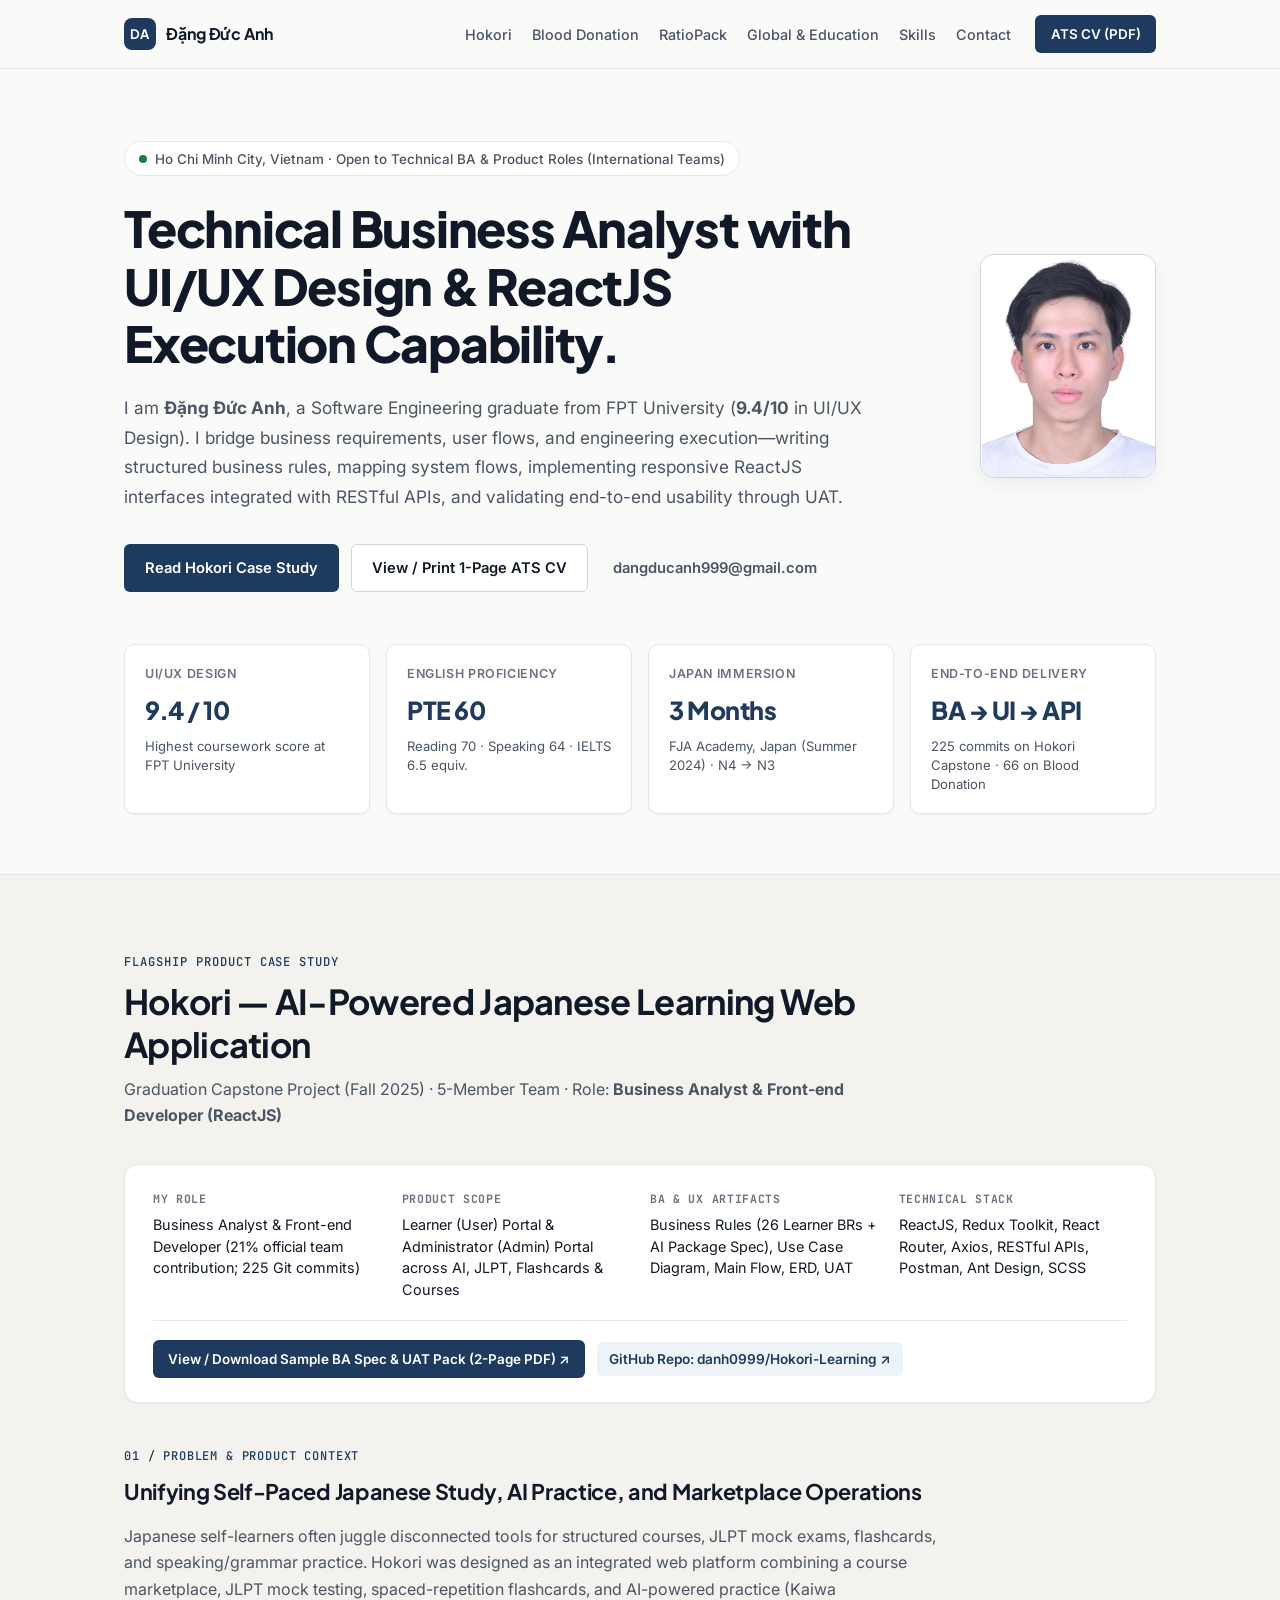
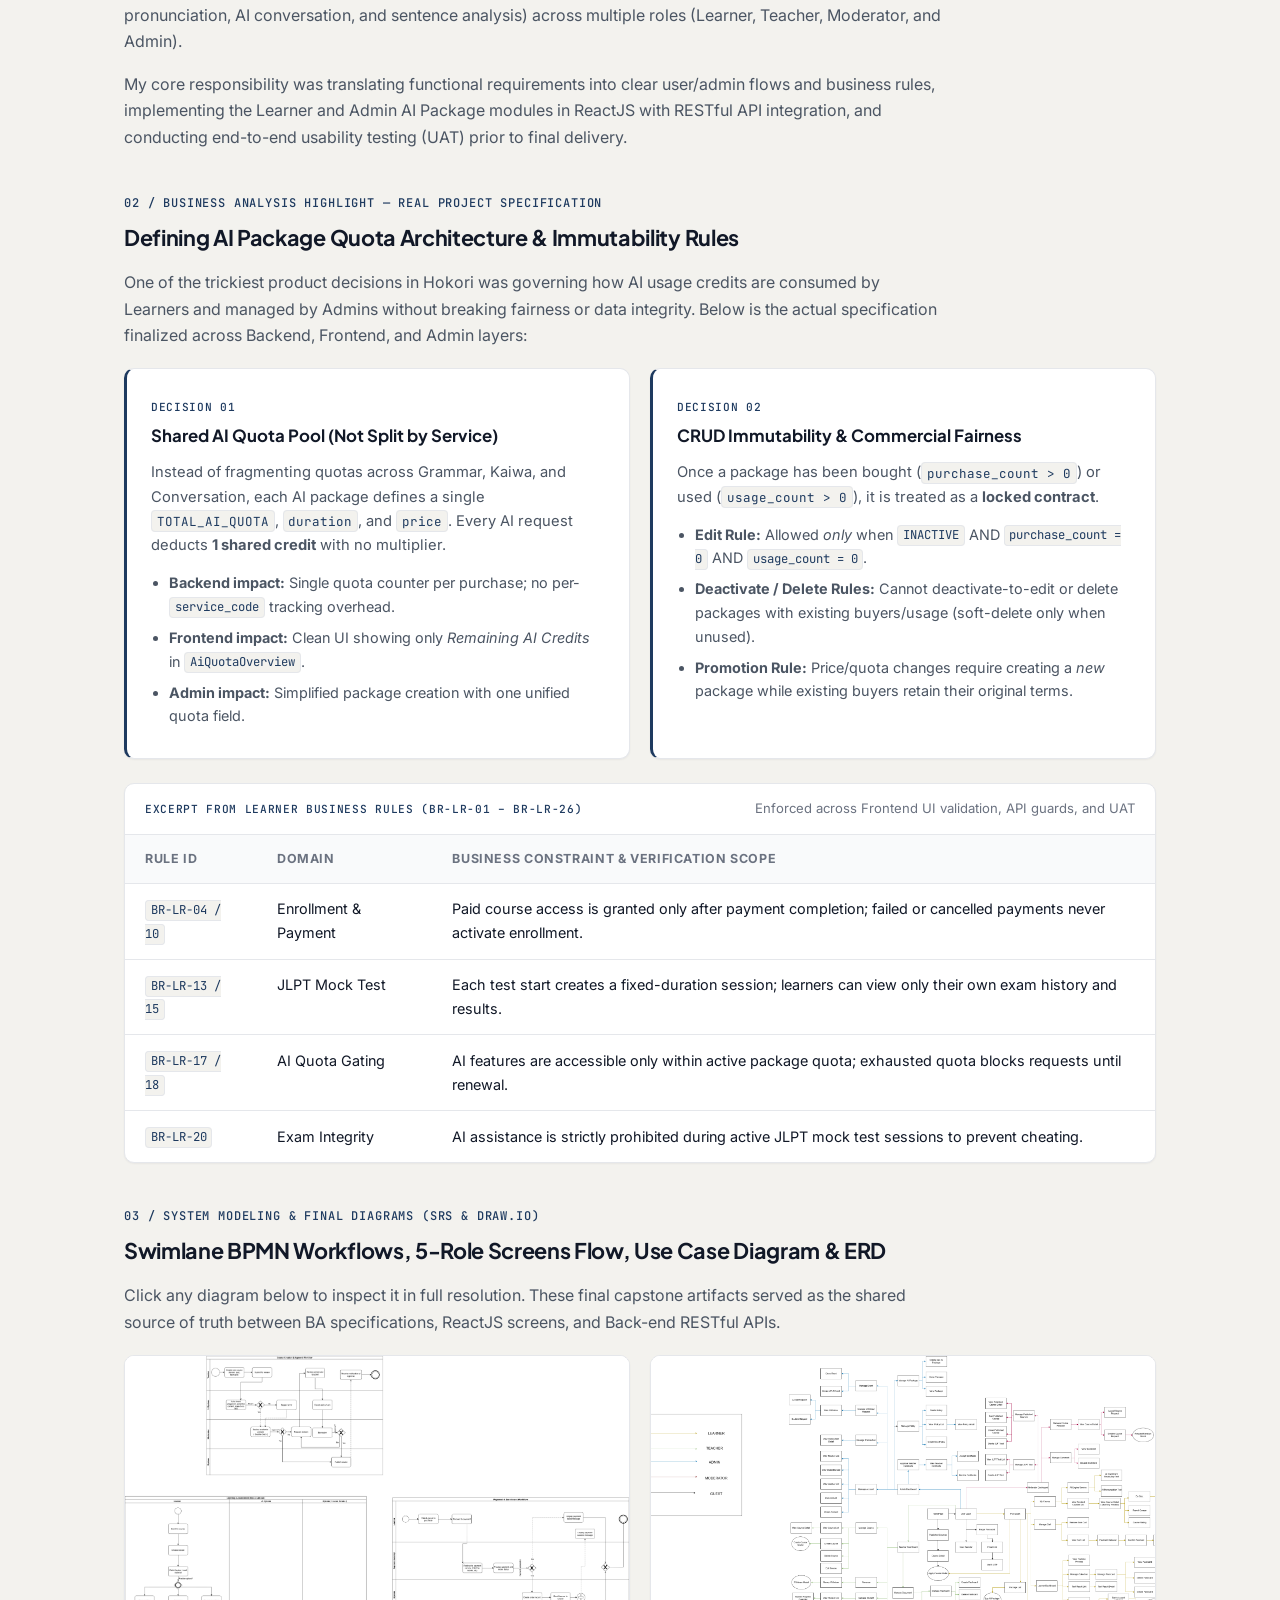
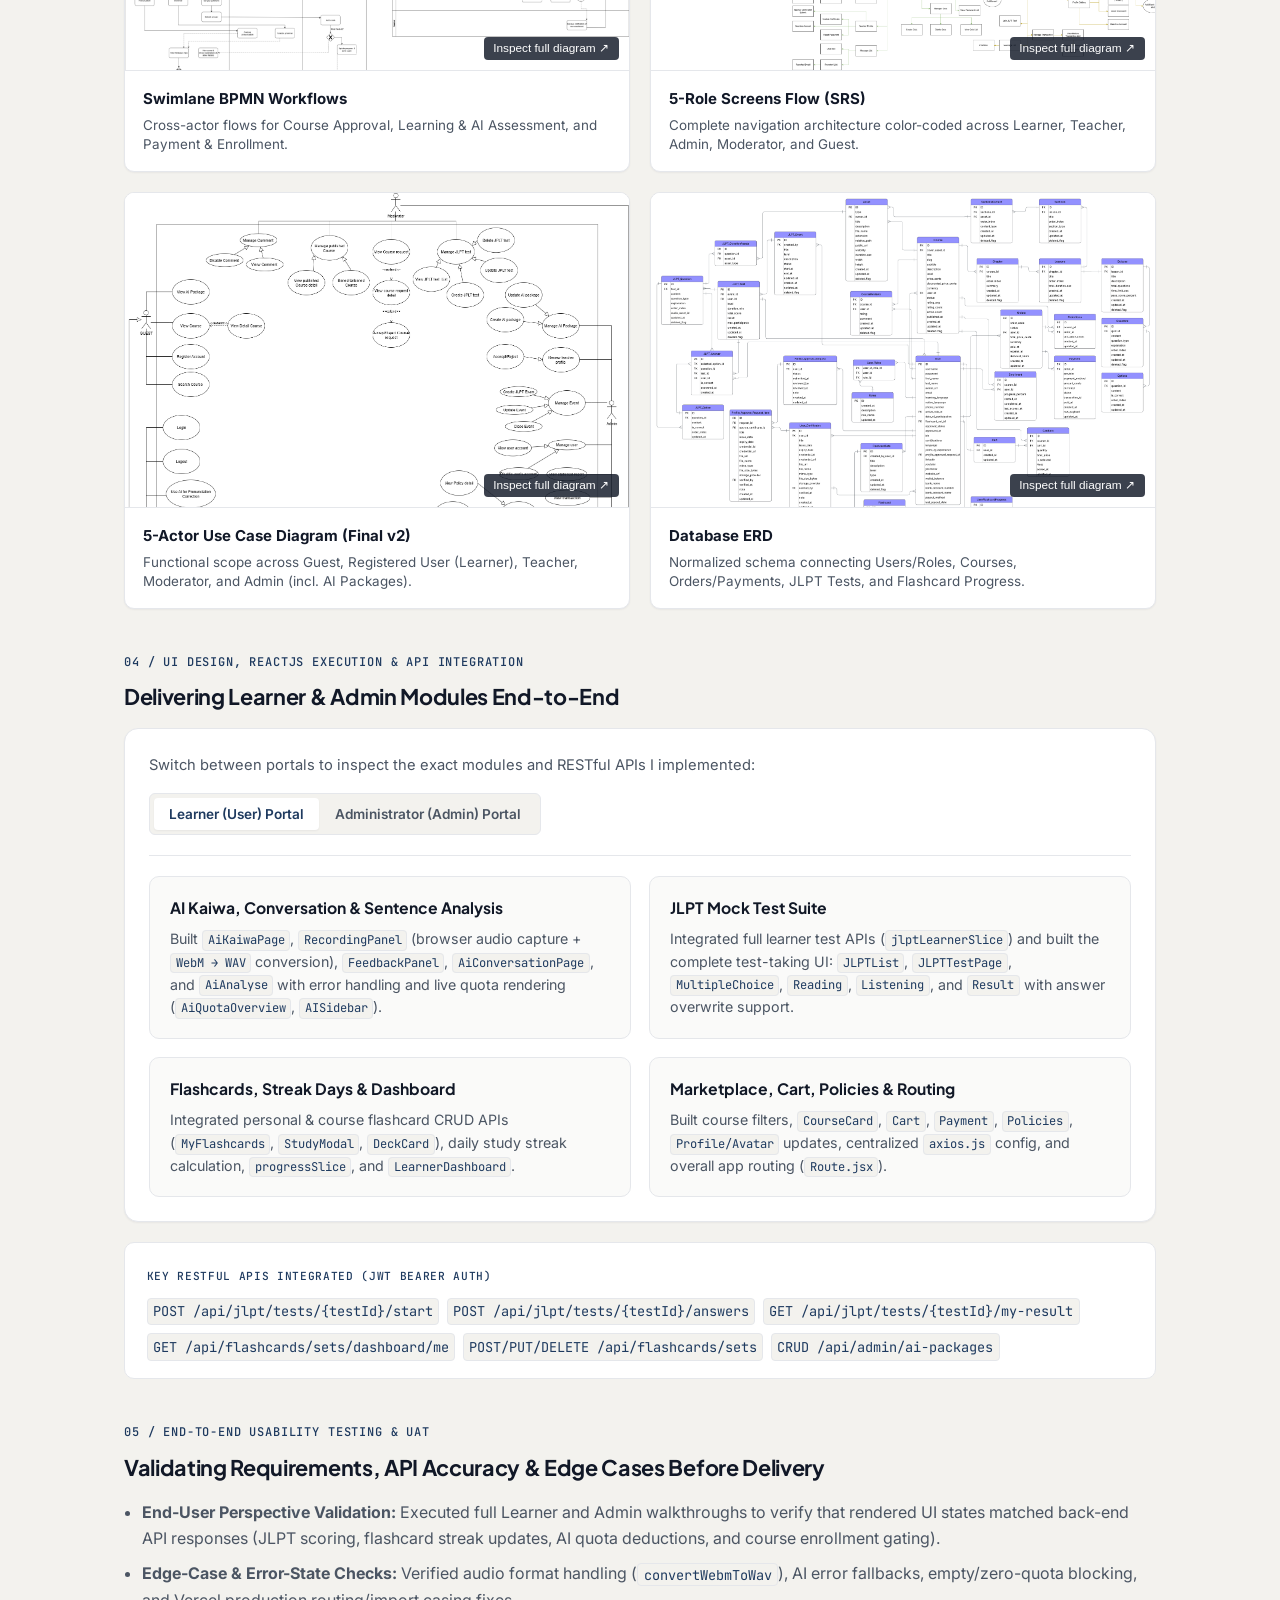
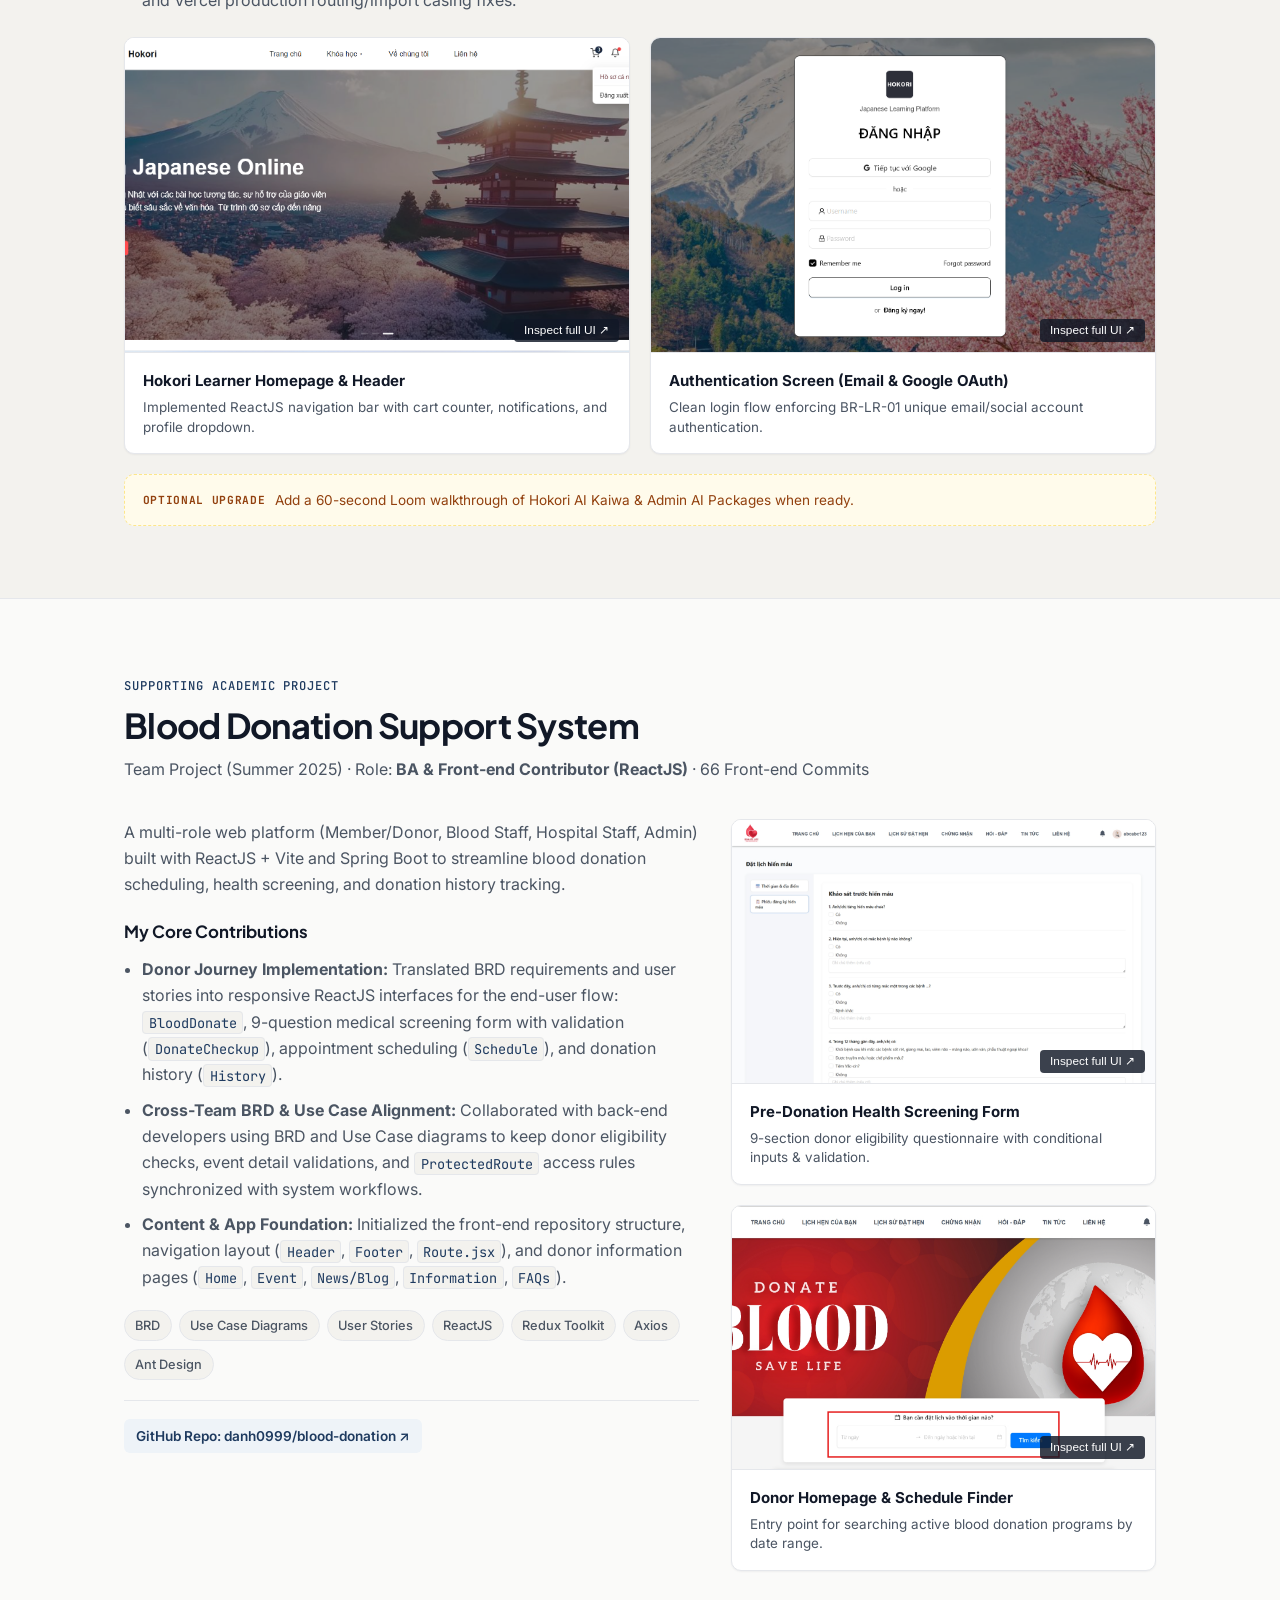
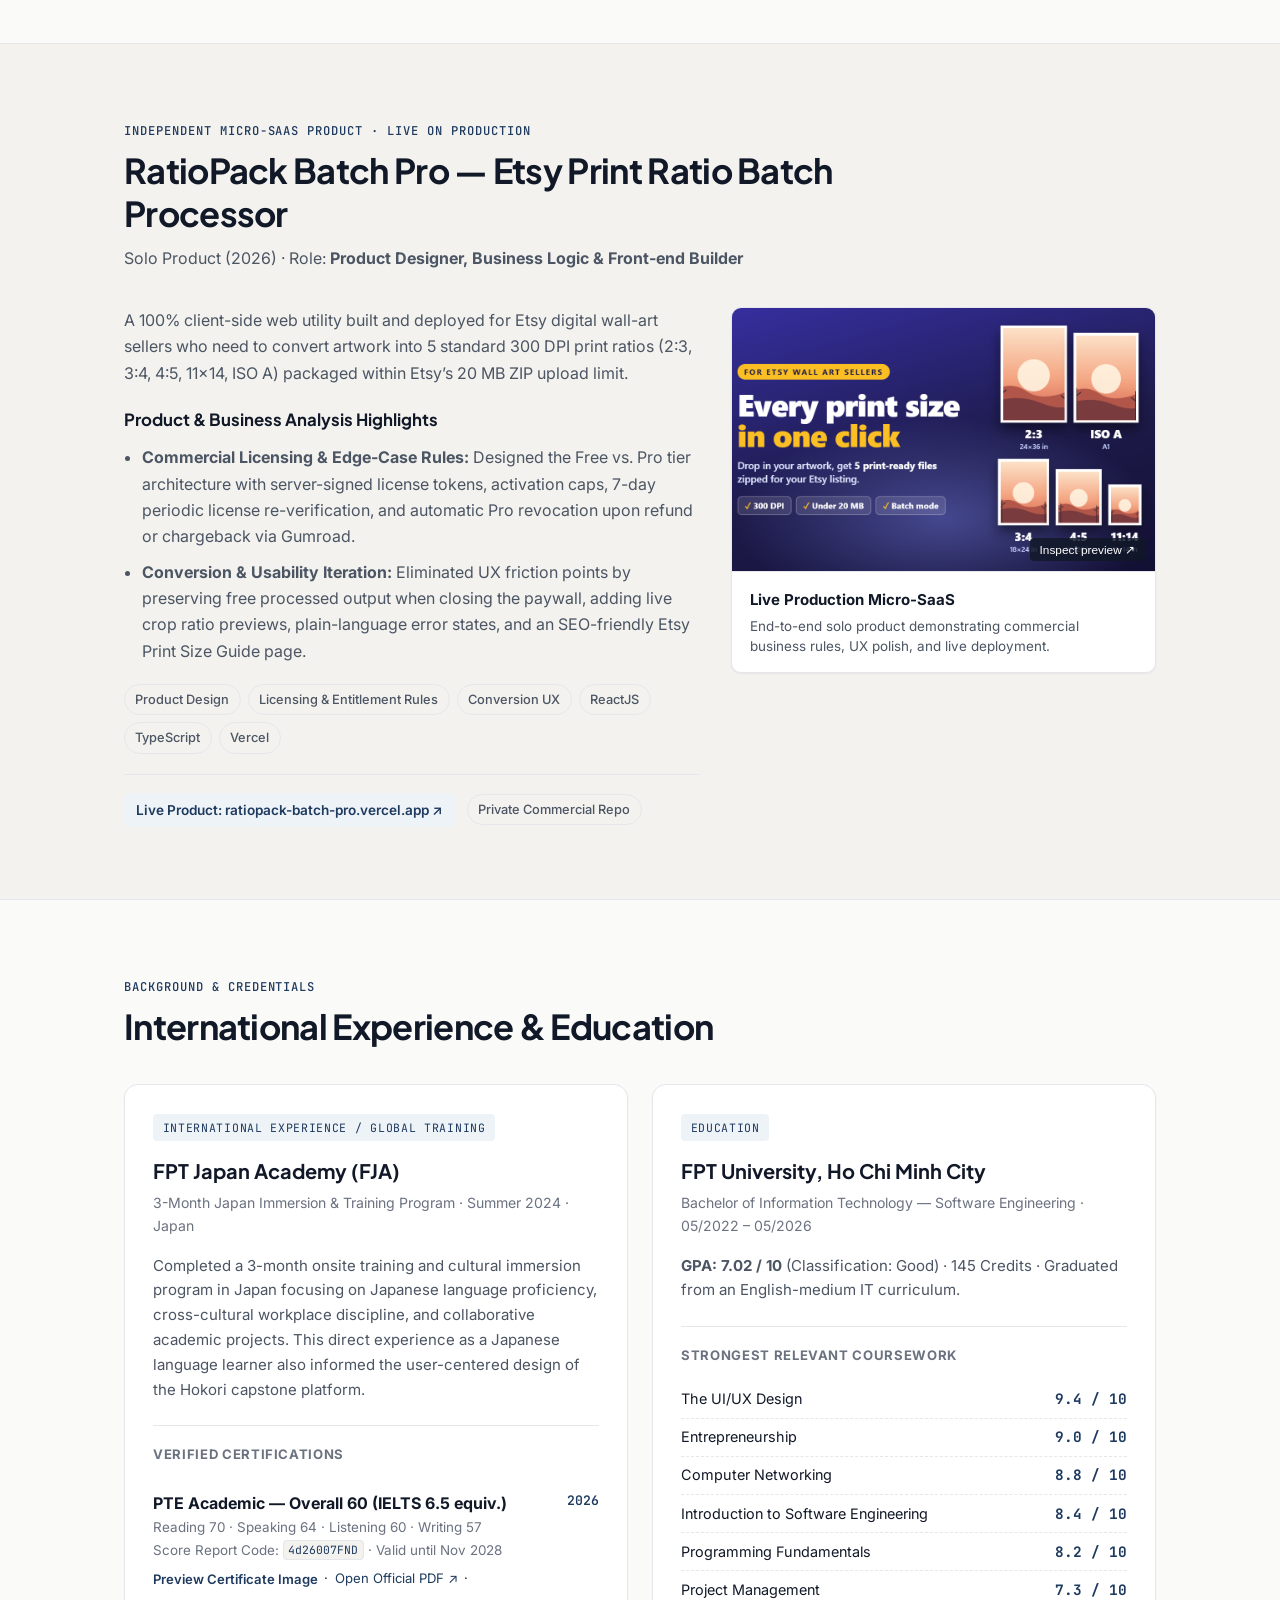
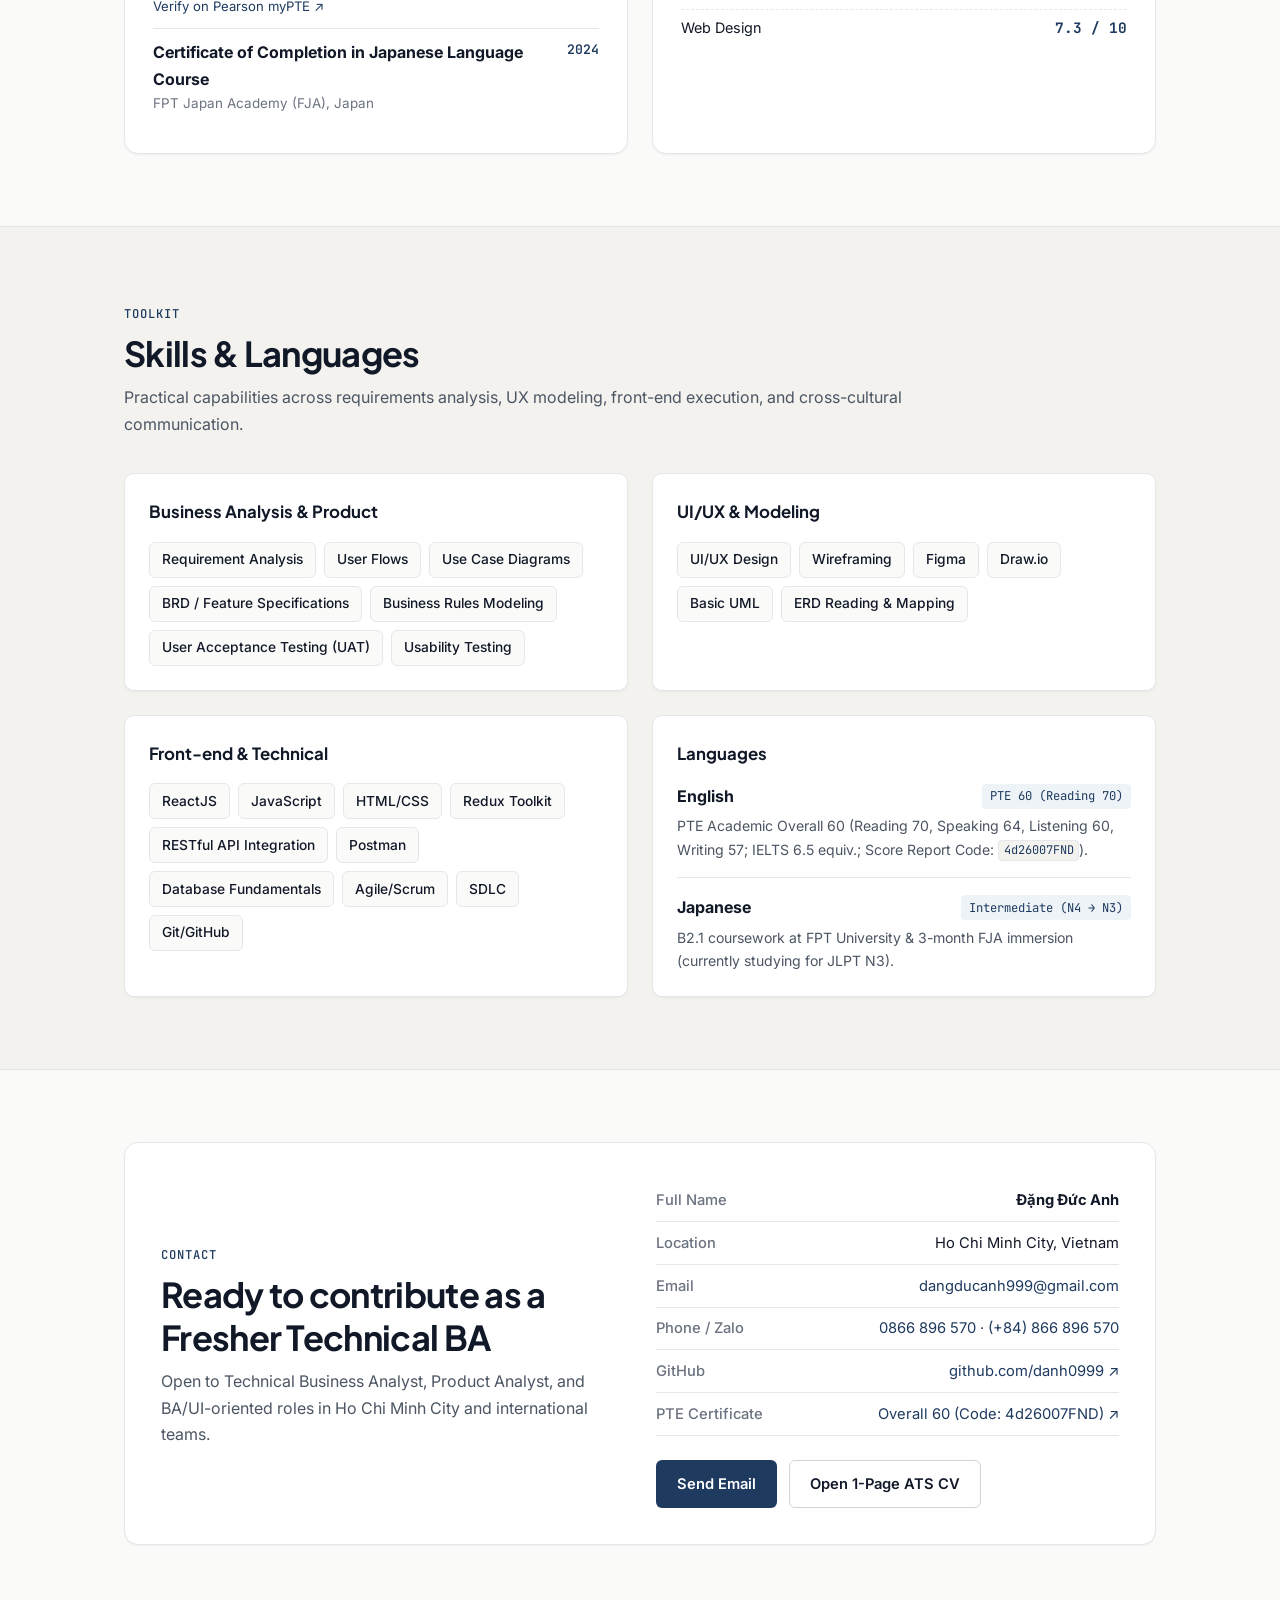
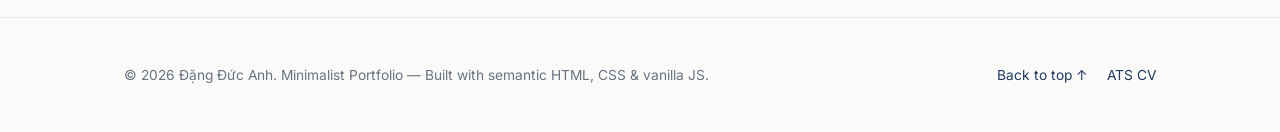
==== commit 61ee72c4: "feat: add contact info, portrait avatar, and official PTE Score Report (Overall 60 / Reading 70)" ====
--- a/index.html
+++ b/index.html
@@ -50,30 +50,34 @@
     <!-- 1. Hero Section -->
     <section id="top" class="hero">
       <div class="container">
-        <div class="hero-content">
-          <div class="eyebrow">
-            <span class="status-dot" aria-hidden="true"></span>
-            <span>Ho Chi Minh City, Vietnam &middot; Open to Technical BA &amp; Product Roles (International Teams)</span>
-          </div>
-
-          <h1 class="hero-title">
-            Technical Business Analyst with UI/UX Design &amp; ReactJS Execution Capability.
-          </h1>
-
-          <p class="hero-subtitle">
-            I am <strong>Đặng Đức Anh</strong>, a Software Engineering graduate from FPT University
-            (<strong>9.4/10</strong> in UI/UX Design). I bridge business requirements, user flows, and
-            engineering execution&mdash;writing structured business rules, mapping system flows,
-            implementing responsive ReactJS interfaces integrated with RESTful APIs, and validating
-            end-to-end usability through UAT.
-          </p>
-
-          <div class="hero-actions">
-            <a href="#hokori" class="btn btn-primary">Read Hokori Case Study</a>
-            <a href="cv.html" class="btn btn-secondary">View / Print 1-Page ATS CV</a>
-            <a href="https://github.com/danh0999" class="btn btn-ghost" target="_blank" rel="noopener noreferrer">
-              GitHub &nearr;
-            </a>
+        <div class="hero-grid">
+          <div class="hero-content">
+            <div class="eyebrow">
+              <span class="status-dot" aria-hidden="true"></span>
+              <span>Ho Chi Minh City, Vietnam &middot; Open to Technical BA &amp; Product Roles (International Teams)</span>
+            </div>
+
+            <h1 class="hero-title">
+              Technical Business Analyst with UI/UX Design &amp; ReactJS Execution Capability.
+            </h1>
+
+            <p class="hero-subtitle">
+              I am <strong>Đặng Đức Anh</strong>, a Software Engineering graduate from FPT University
+              (<strong>9.4/10</strong> in UI/UX Design). I bridge business requirements, user flows, and
+              engineering execution&mdash;writing structured business rules, mapping system flows,
+              implementing responsive ReactJS interfaces integrated with RESTful APIs, and validating
+              end-to-end usability through UAT.
+            </p>
+
+            <div class="hero-actions">
+              <a href="#hokori" class="btn btn-primary">Read Hokori Case Study</a>
+              <a href="cv.html" class="btn btn-secondary">View / Print 1-Page ATS CV</a>
+              <a href="mailto:dangducanh999@gmail.com" class="btn btn-ghost">dangducanh999@gmail.com</a>
+            </div>
+          </div>
+
+          <div class="hero-portrait-wrap">
+            <img src="assets/avatar.jpg" alt="Đặng Đức Anh portrait" class="hero-portrait" />
           </div>
         </div>
 
@@ -87,7 +91,7 @@
           <div class="metric-card">
             <dt class="metric-label">English Proficiency</dt>
             <dd class="metric-value">PTE 60</dd>
-            <p class="metric-note">IELTS 6.5 equiv. &middot; English-medium IT degree</p>
+            <p class="metric-note">Reading 70 &middot; Speaking 64 &middot; IELTS 6.5 equiv.</p>
           </div>
           <div class="metric-card">
             <dt class="metric-label">Japan Immersion</dt>
@@ -612,12 +616,22 @@
             </p>
 
             <div class="sub-block">
-              <h4>Certifications</h4>
+              <h4>Verified Certifications</h4>
               <ul class="cert-list">
                 <li>
                   <div>
-                    <strong>PTE Academic &mdash; Overall 60</strong>
-                    <span class="cert-sub">IELTS 6.5 equivalent</span>
+                    <strong>PTE Academic &mdash; Overall 60 (IELTS 6.5 equiv.)</strong>
+                    <span class="cert-sub">Reading 70 &middot; Speaking 64 &middot; Listening 60 &middot; Writing 57</span>
+                    <span class="cert-sub">Score Report Code: <code>4d26007FND</code> &middot; Valid until Nov 2028</span>
+                    <div class="cert-actions">
+                      <button type="button" class="link-btn artifact-trigger-inline" data-lightbox="assets/pte-score-report.png" data-caption="Pearson PTE Academic Official Score Report — Đặng Đức Anh (Overall 60 | Reading 70 | Speaking 64 | Code: 4d26007FND)">
+                        Preview Certificate Image
+                      </button>
+                      <span>&middot;</span>
+                      <a href="assets/pte-score-report.pdf" target="_blank" rel="noopener noreferrer">Open Official PDF &nearr;</a>
+                      <span>&middot;</span>
+                      <a href="https://mypte.pearsonpte.com" target="_blank" rel="noopener noreferrer">Verify on Pearson myPTE &nearr;</a>
+                    </div>
                   </div>
                   <span class="cert-year">2026</span>
                 </li>
@@ -716,9 +730,9 @@
             <div class="lang-item">
               <div class="lang-head">
                 <strong>English</strong>
-                <span class="lang-level">Professional Working</span>
+                <span class="lang-level">PTE 60 (Reading 70)</span>
               </div>
-              <p>PTE Academic Overall 60 (IELTS 6.5 equivalent; English-medium IT degree).</p>
+              <p>PTE Academic Overall 60 (Reading 70, Speaking 64, Listening 60, Writing 57; IELTS 6.5 equiv.; Score Report Code: <code>4d26007FND</code>).</p>
             </div>
             <div class="lang-item">
               <div class="lang-head">
@@ -747,30 +761,34 @@
           <div class="contact-details">
             <ul class="contact-list">
               <li>
+                <span class="contact-label">Full Name</span>
+                <strong>Đặng Đức Anh</strong>
+              </li>
+              <li>
                 <span class="contact-label">Location</span>
                 <span>Ho Chi Minh City, Vietnam</span>
               </li>
               <li>
+                <span class="contact-label">Email</span>
+                <a href="mailto:dangducanh999@gmail.com">dangducanh999@gmail.com</a>
+              </li>
+              <li>
+                <span class="contact-label">Phone / Zalo</span>
+                <a href="tel:+84866896570">0866 896 570 &middot; (+84) 866 896 570</a>
+              </li>
+              <li>
                 <span class="contact-label">GitHub</span>
                 <a href="https://github.com/danh0999" target="_blank" rel="noopener noreferrer">github.com/danh0999 &nearr;</a>
               </li>
               <li>
-                <span class="contact-label">Email</span>
-                <span class="placeholder-text">[FILL IN: Email]</span>
-              </li>
-              <li>
-                <span class="contact-label">Phone</span>
-                <span class="placeholder-text">[FILL IN: Phone]</span>
-              </li>
-              <li>
-                <span class="contact-label">LinkedIn</span>
-                <span class="placeholder-text">[FILL IN: LinkedIn URL]</span>
+                <span class="contact-label">PTE Certificate</span>
+                <a href="assets/pte-score-report.pdf" target="_blank" rel="noopener noreferrer">Overall 60 (Code: 4d26007FND) &nearr;</a>
               </li>
             </ul>
 
             <div class="contact-actions">
-              <a href="cv.html" class="btn btn-primary">Open 1-Page ATS CV</a>
-              <a href="https://github.com/danh0999" class="btn btn-secondary" target="_blank" rel="noopener noreferrer">GitHub Profile</a>
+              <a href="mailto:dangducanh999@gmail.com" class="btn btn-primary">Send Email</a>
+              <a href="cv.html" class="btn btn-secondary">Open 1-Page ATS CV</a>
             </div>
           </div>
         </div>
--- a/styles.css
+++ b/styles.css
@@ -276,8 +276,54 @@
   padding: 4.5rem 0 3.75rem;
 }
 
+.hero-grid {
+  display: grid;
+  grid-template-columns: 1fr auto;
+  gap: 2.5rem;
+  align-items: center;
+}
+
 .hero-content {
-  max-width: 780px;
+  max-width: 740px;
+}
+
+.hero-portrait-wrap {
+  display: flex;
+  justify-content: center;
+}
+
+.hero-portrait {
+  width: 176px;
+  height: 224px;
+  object-fit: cover;
+  object-position: center 18%;
+  border-radius: var(--radius-lg);
+  border: 1px solid var(--border-strong);
+  box-shadow: var(--shadow-md);
+  background: var(--surface);
+}
+
+.cert-actions {
+  display: flex;
+  flex-wrap: wrap;
+  align-items: center;
+  gap: 0.4rem;
+  margin-top: 0.45rem;
+  font-size: 0.82rem;
+}
+
+.link-btn {
+  background: none;
+  border: none;
+  padding: 0;
+  font-family: inherit;
+  font-size: inherit;
+  font-weight: 600;
+  color: var(--accent);
+  cursor: pointer;
+}
+.link-btn:hover {
+  text-decoration: underline;
 }
 
 .eyebrow {
@@ -1153,6 +1199,18 @@
 /* Responsive Breakpoints
    -------------------------------------------------------------------------- */
 @media (max-width: 960px) {
+  .hero-grid {
+    grid-template-columns: 1fr;
+    gap: 1.75rem;
+  }
+  .hero-portrait-wrap {
+    justify-content: flex-start;
+    order: -1;
+  }
+  .hero-portrait {
+    width: 120px;
+    height: 152px;
+  }
   .metrics-strip,
   .case-meta-grid {
     grid-template-columns: repeat(2, 1fr);
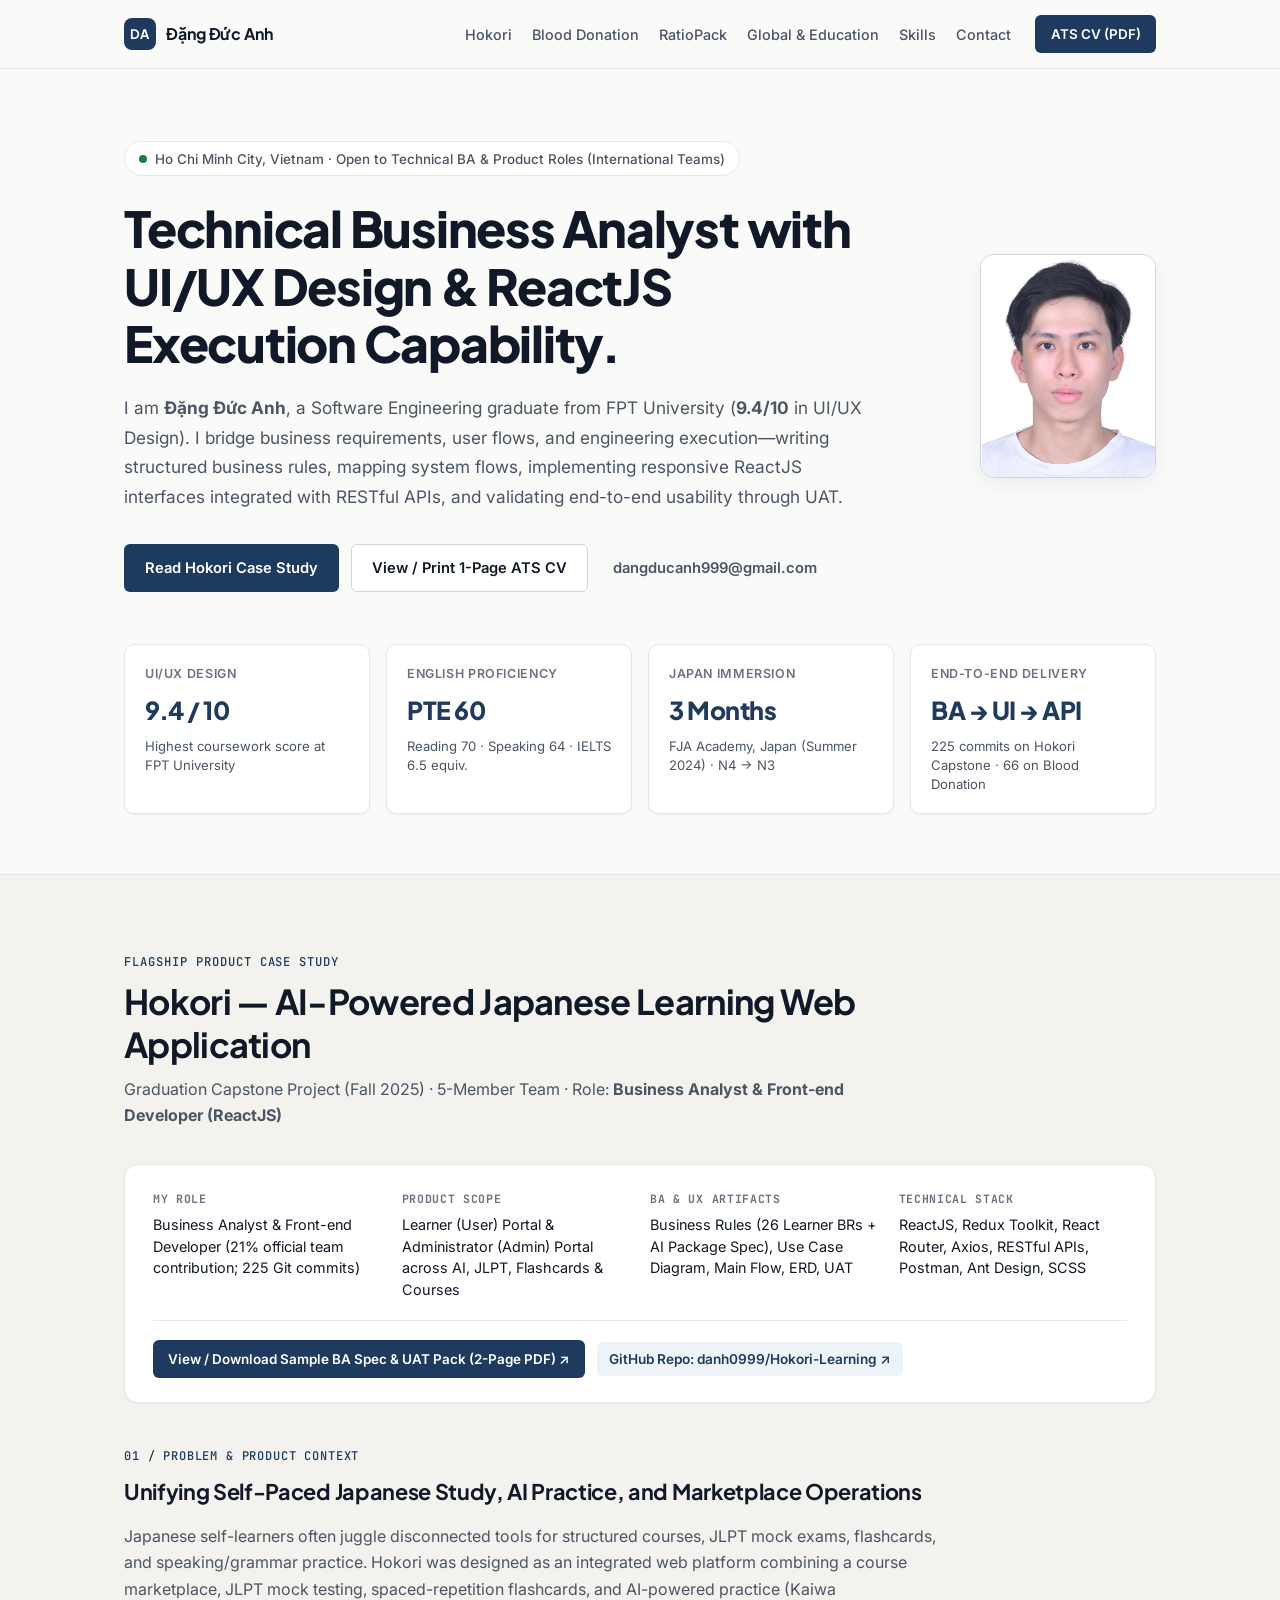
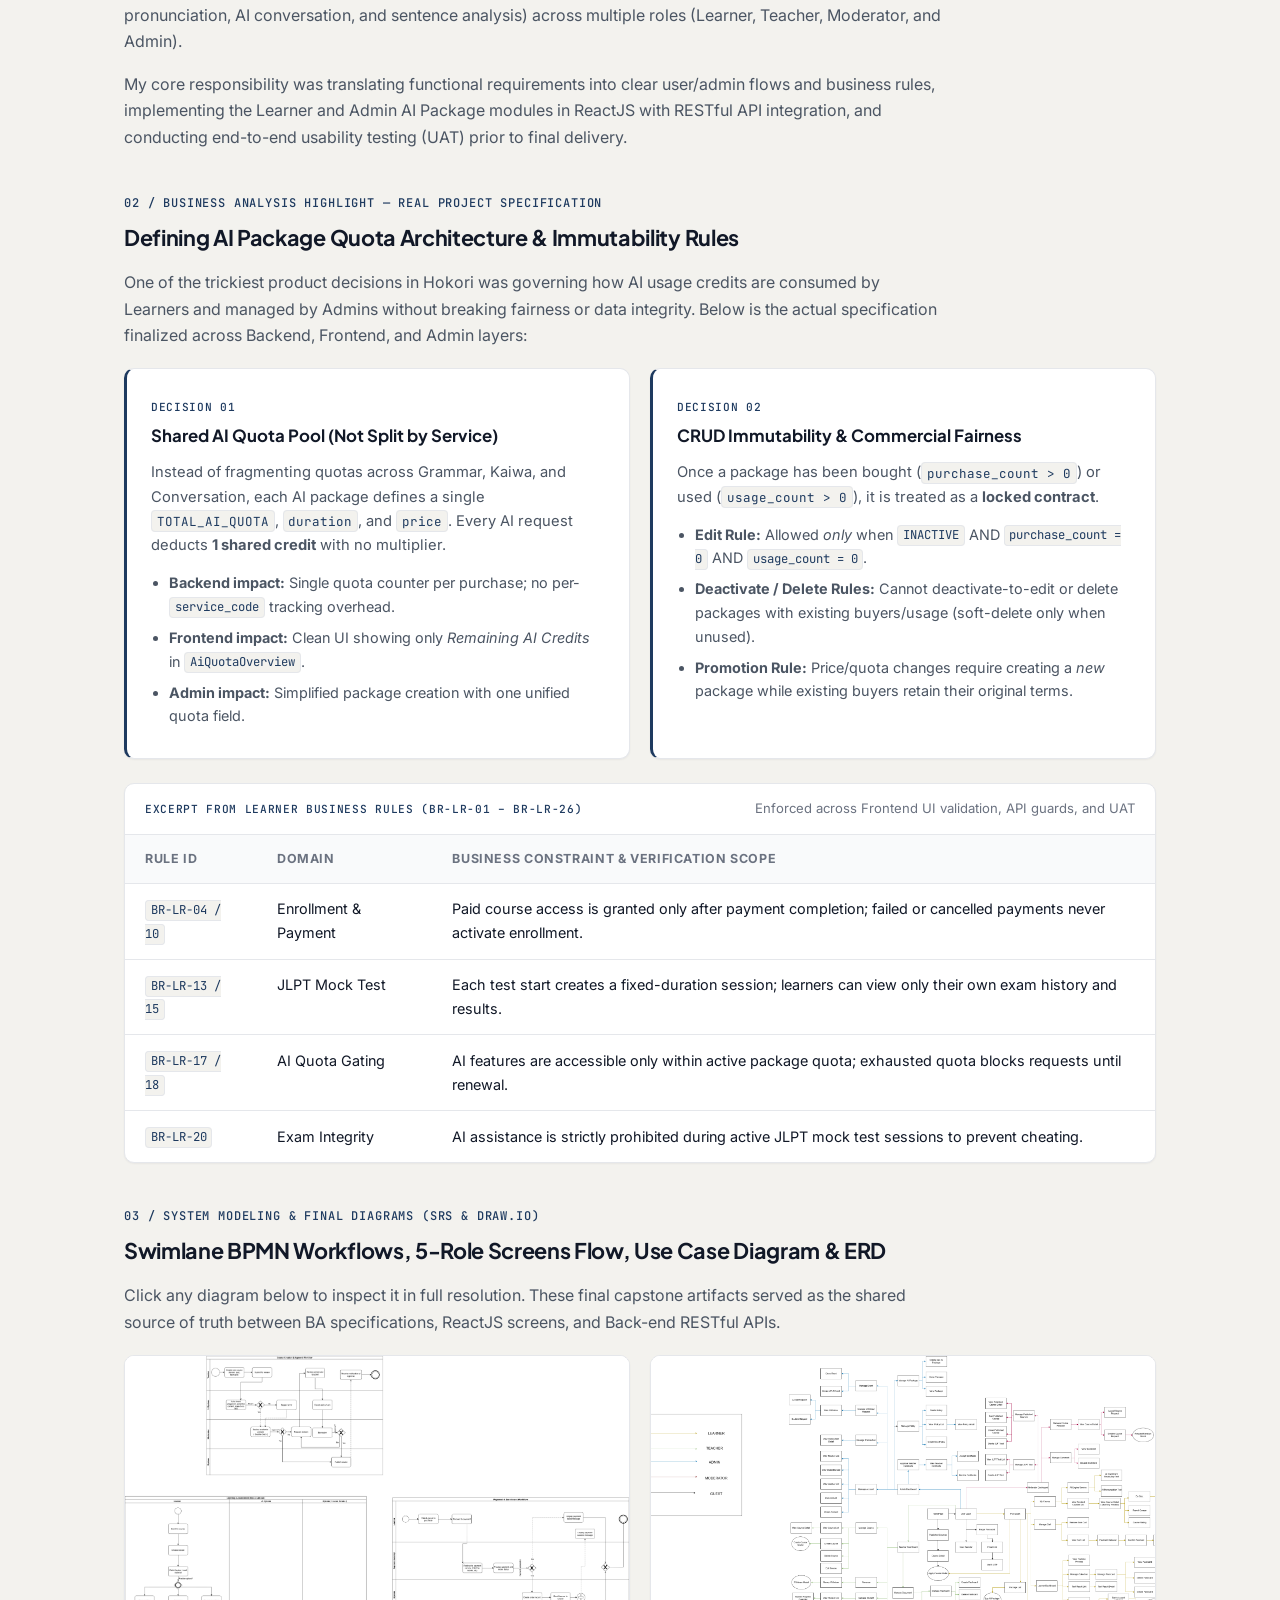
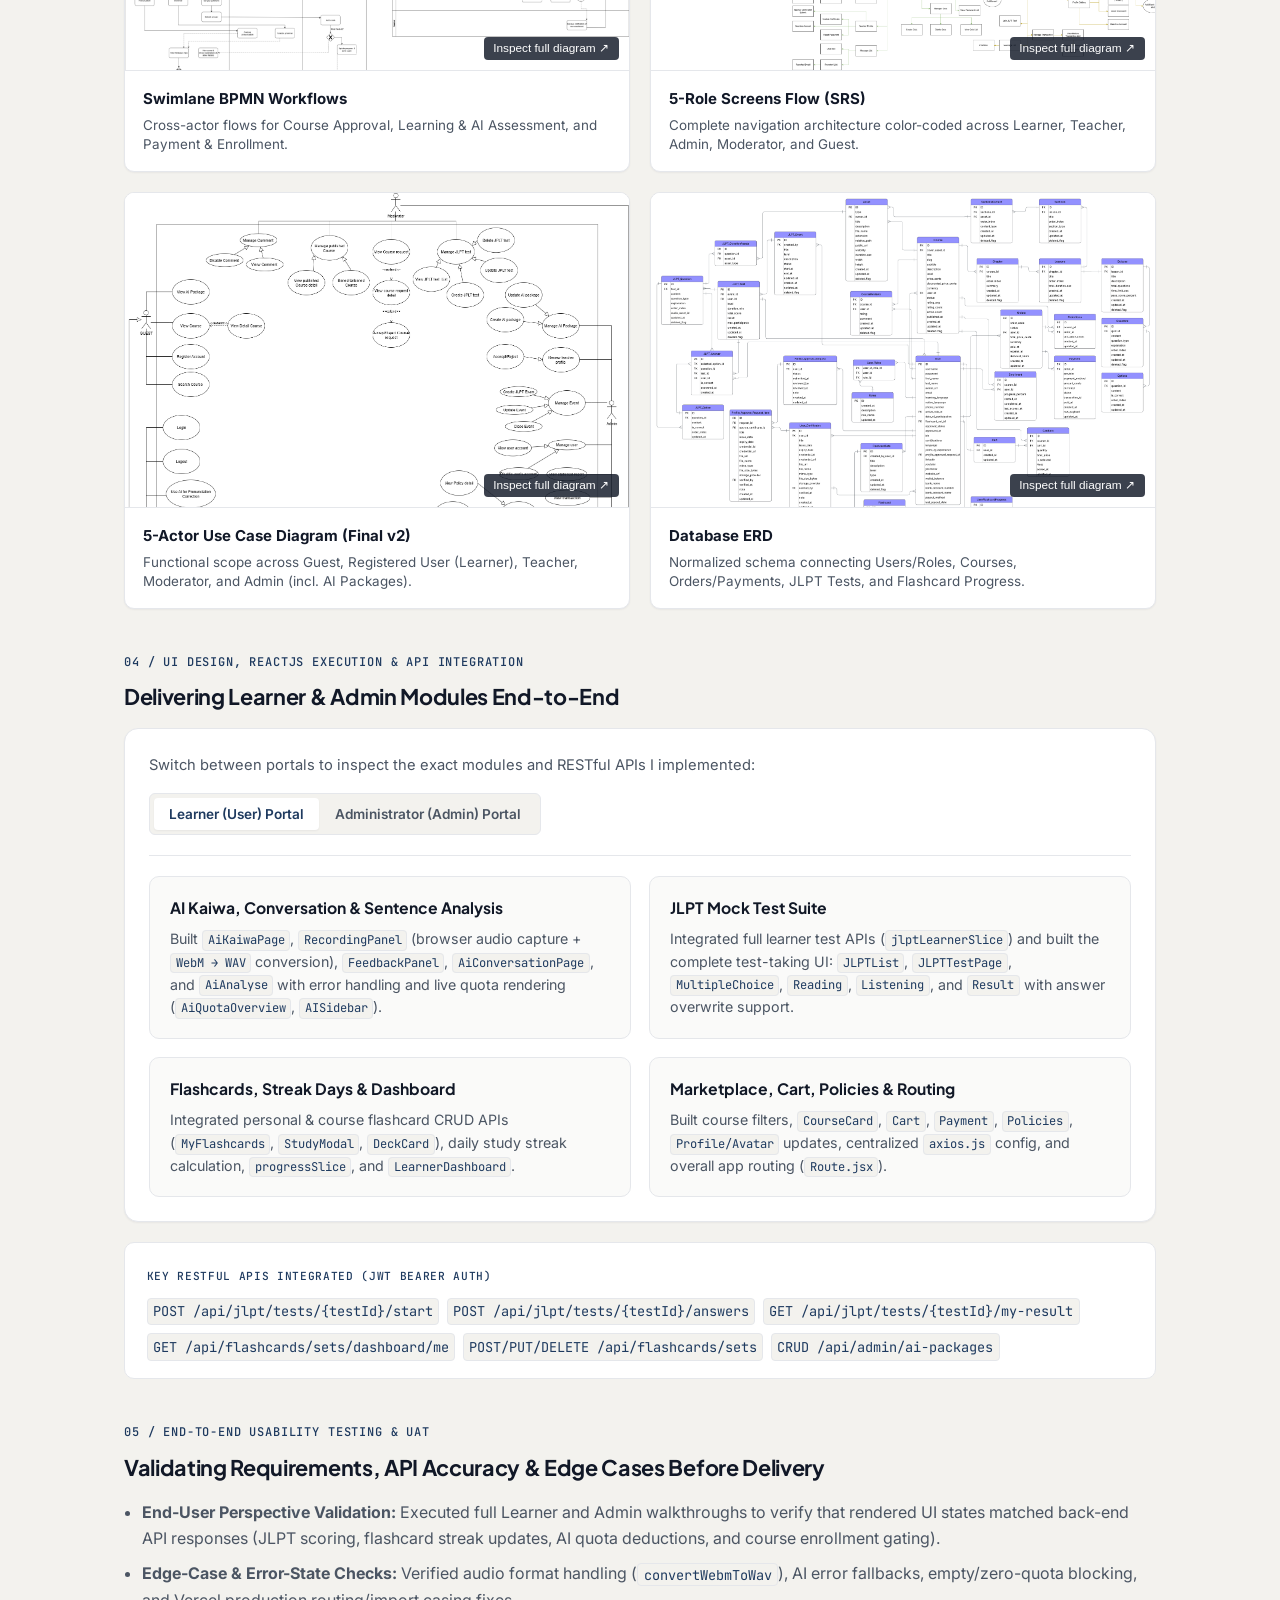
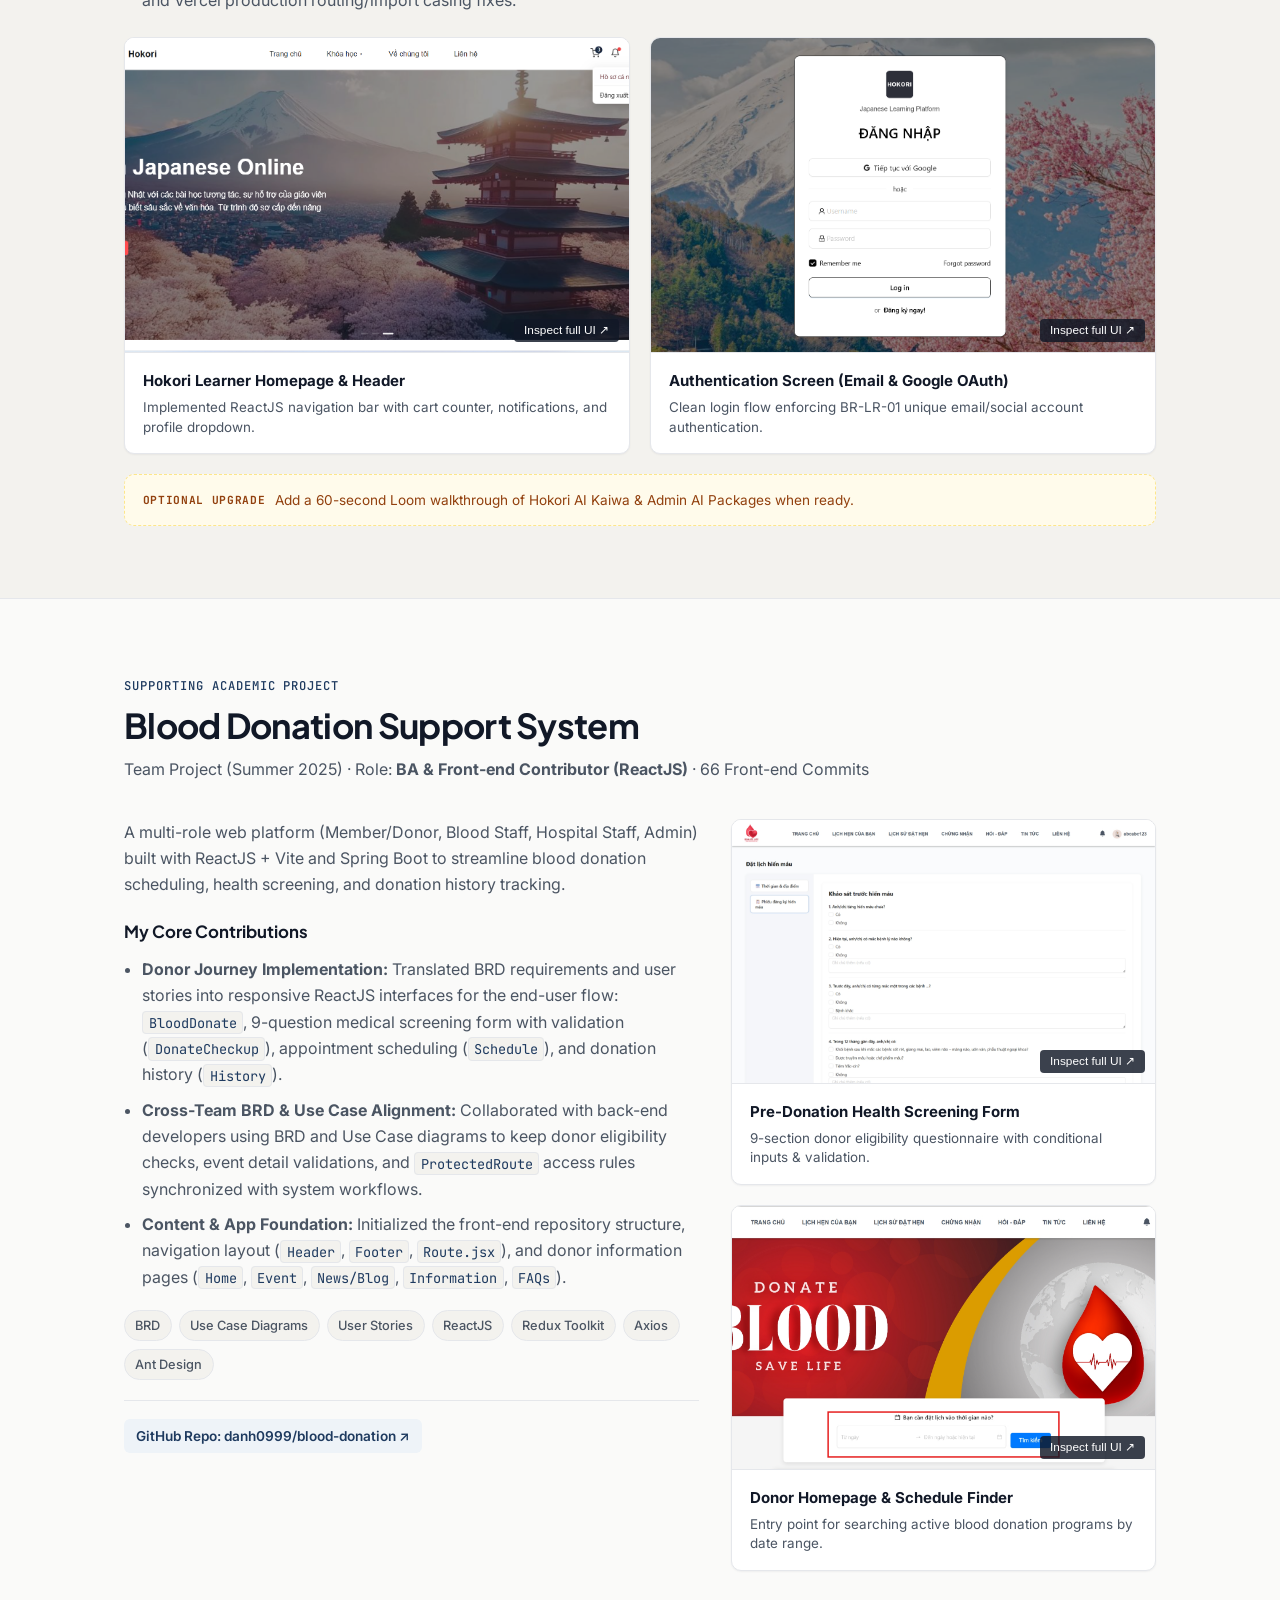
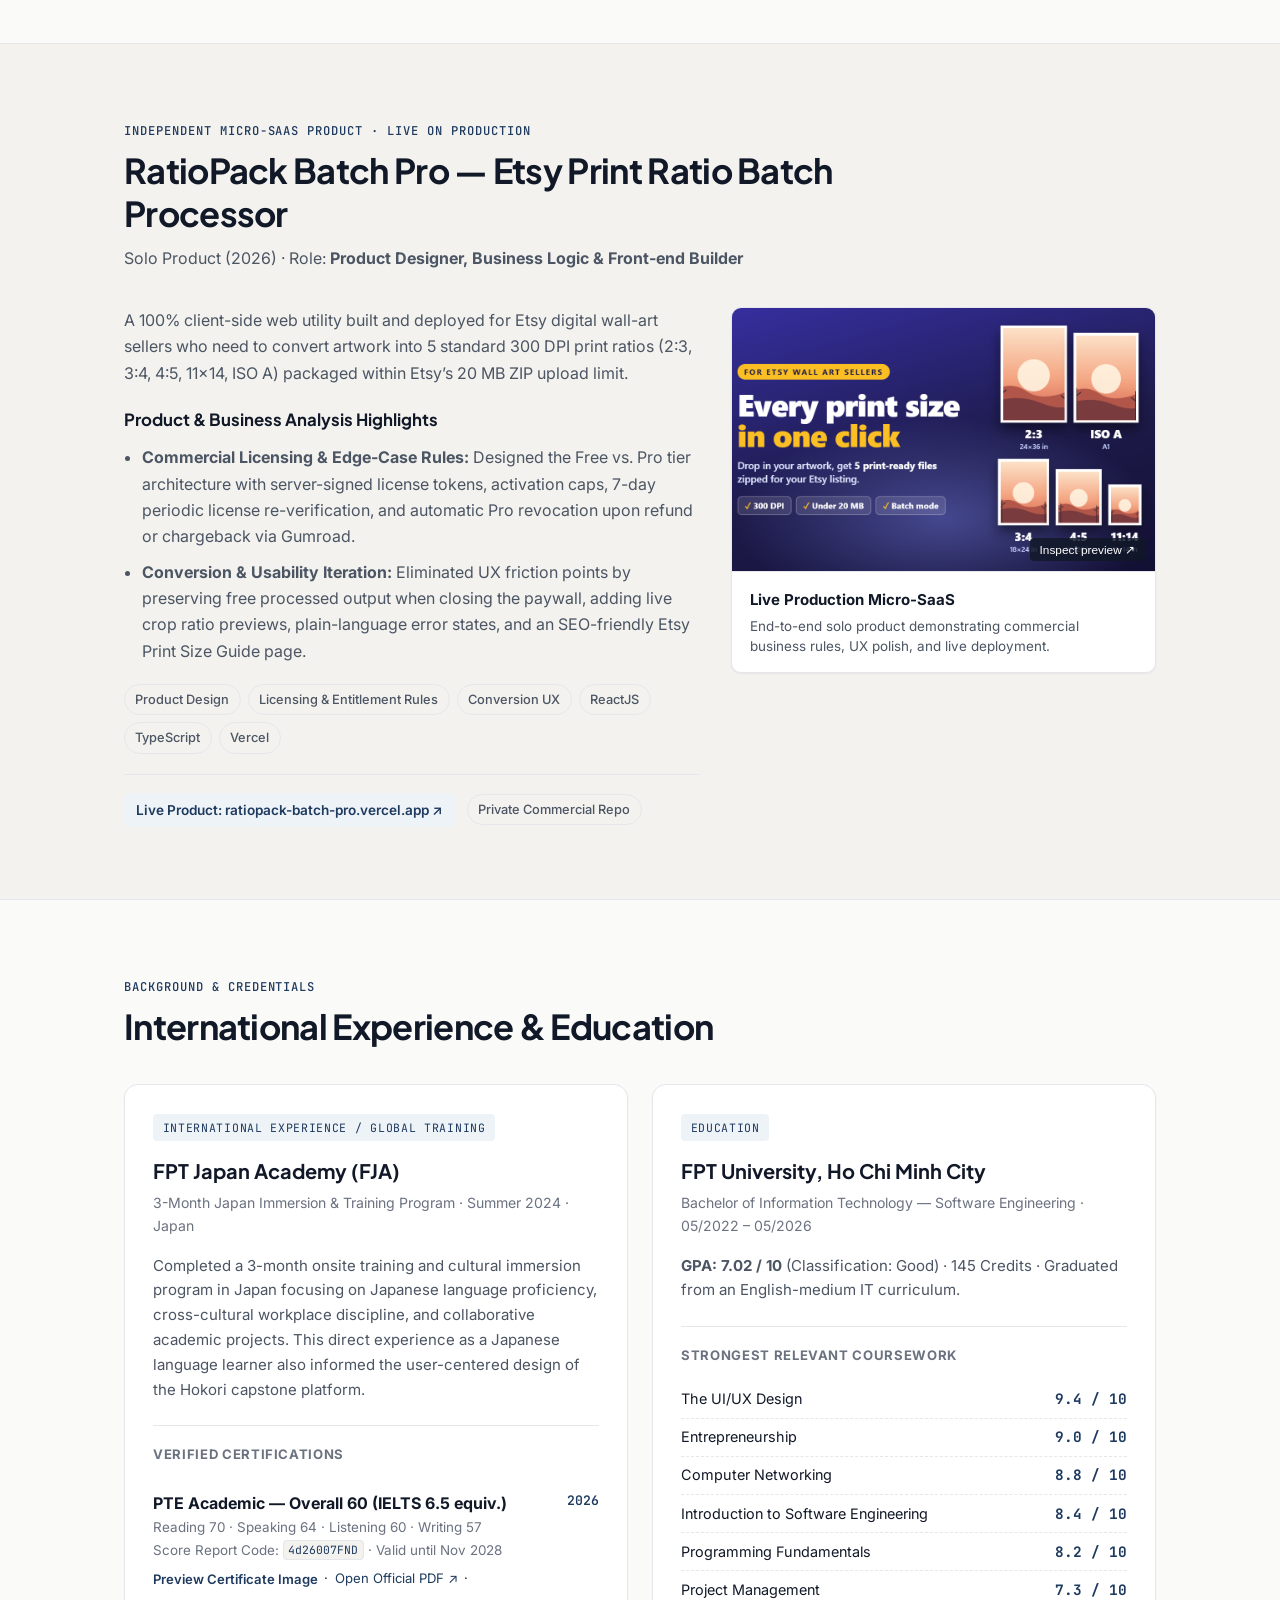
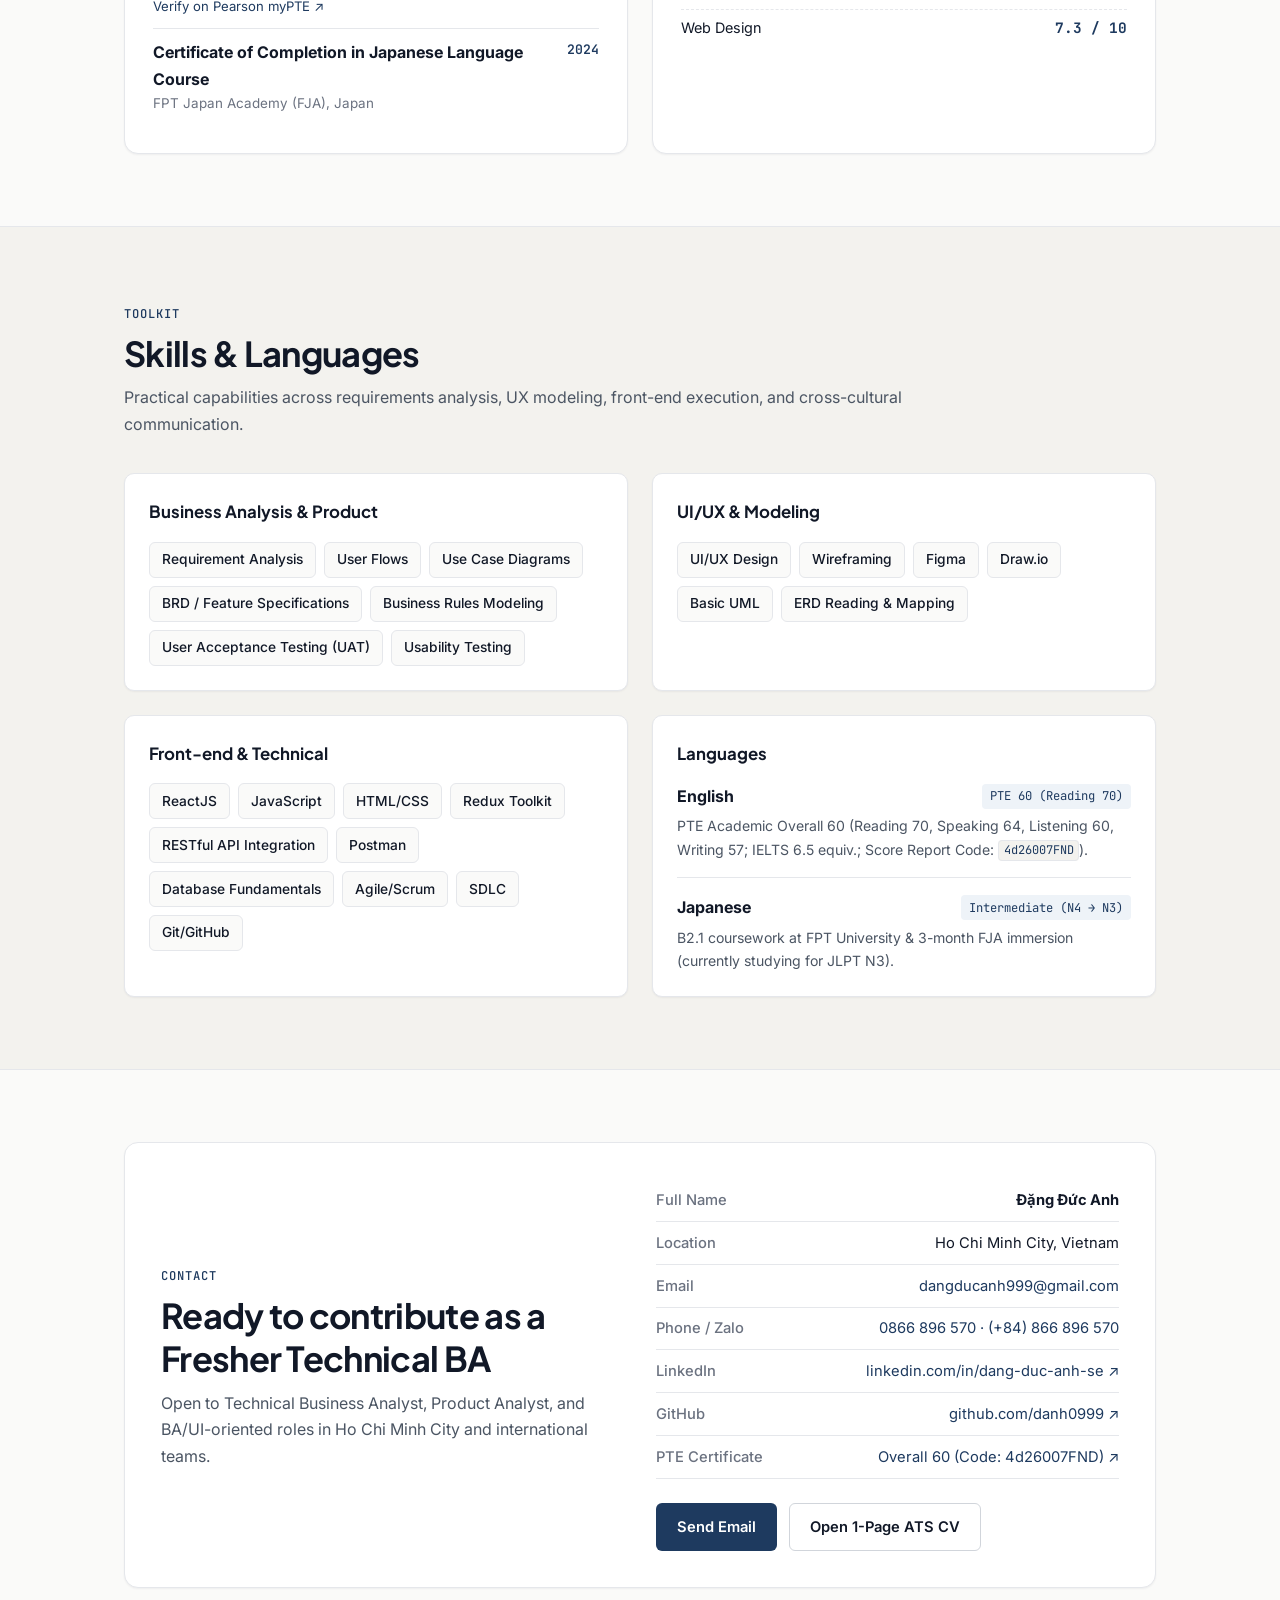
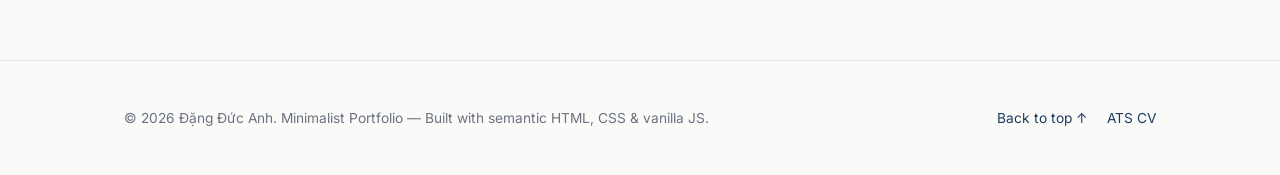
==== commit 04f5f1f0: "feat: add verified LinkedIn profile link (linkedin.com/in/dang-duc-anh-se)" ====
--- a/index.html
+++ b/index.html
@@ -777,6 +777,10 @@
                 <a href="tel:+84866896570">0866 896 570 &middot; (+84) 866 896 570</a>
               </li>
               <li>
+                <span class="contact-label">LinkedIn</span>
+                <a href="https://www.linkedin.com/in/dang-duc-anh-se/" target="_blank" rel="noopener noreferrer">linkedin.com/in/dang-duc-anh-se &nearr;</a>
+              </li>
+              <li>
                 <span class="contact-label">GitHub</span>
                 <a href="https://github.com/danh0999" target="_blank" rel="noopener noreferrer">github.com/danh0999 &nearr;</a>
               </li>
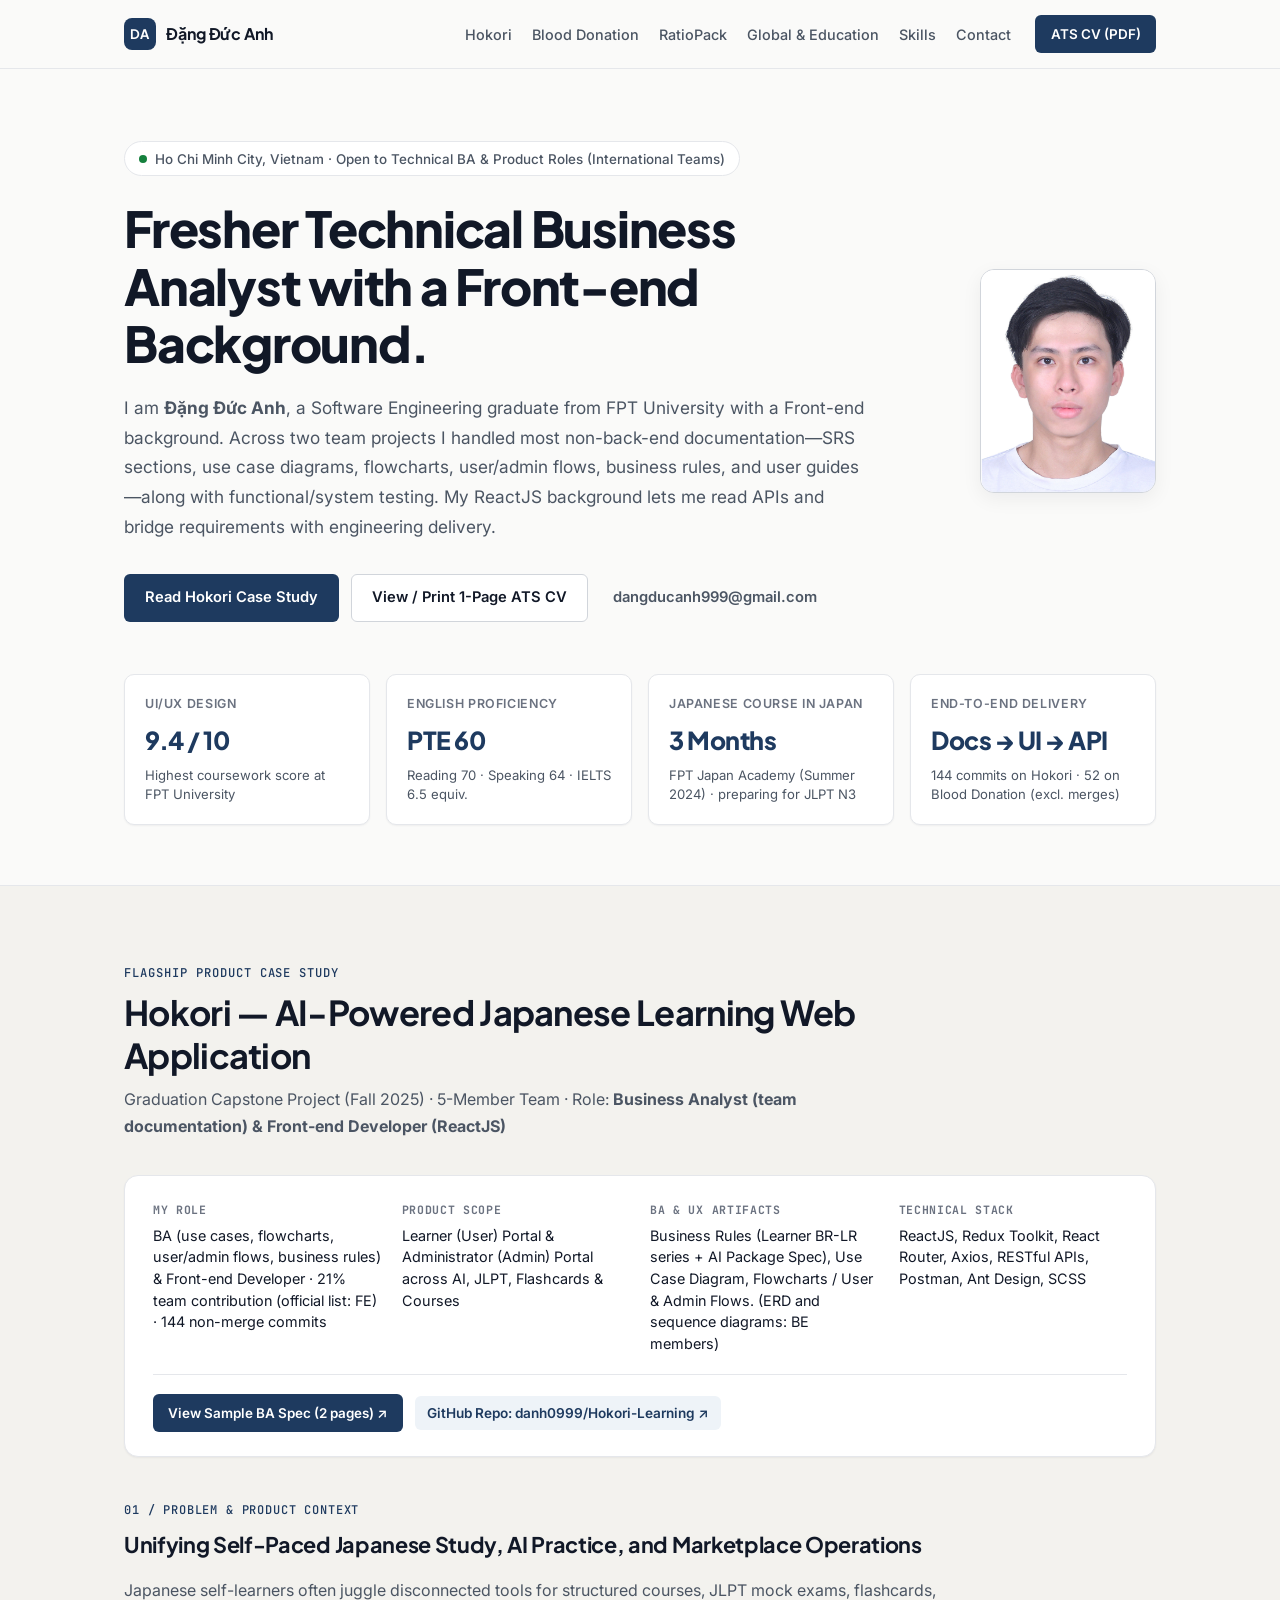
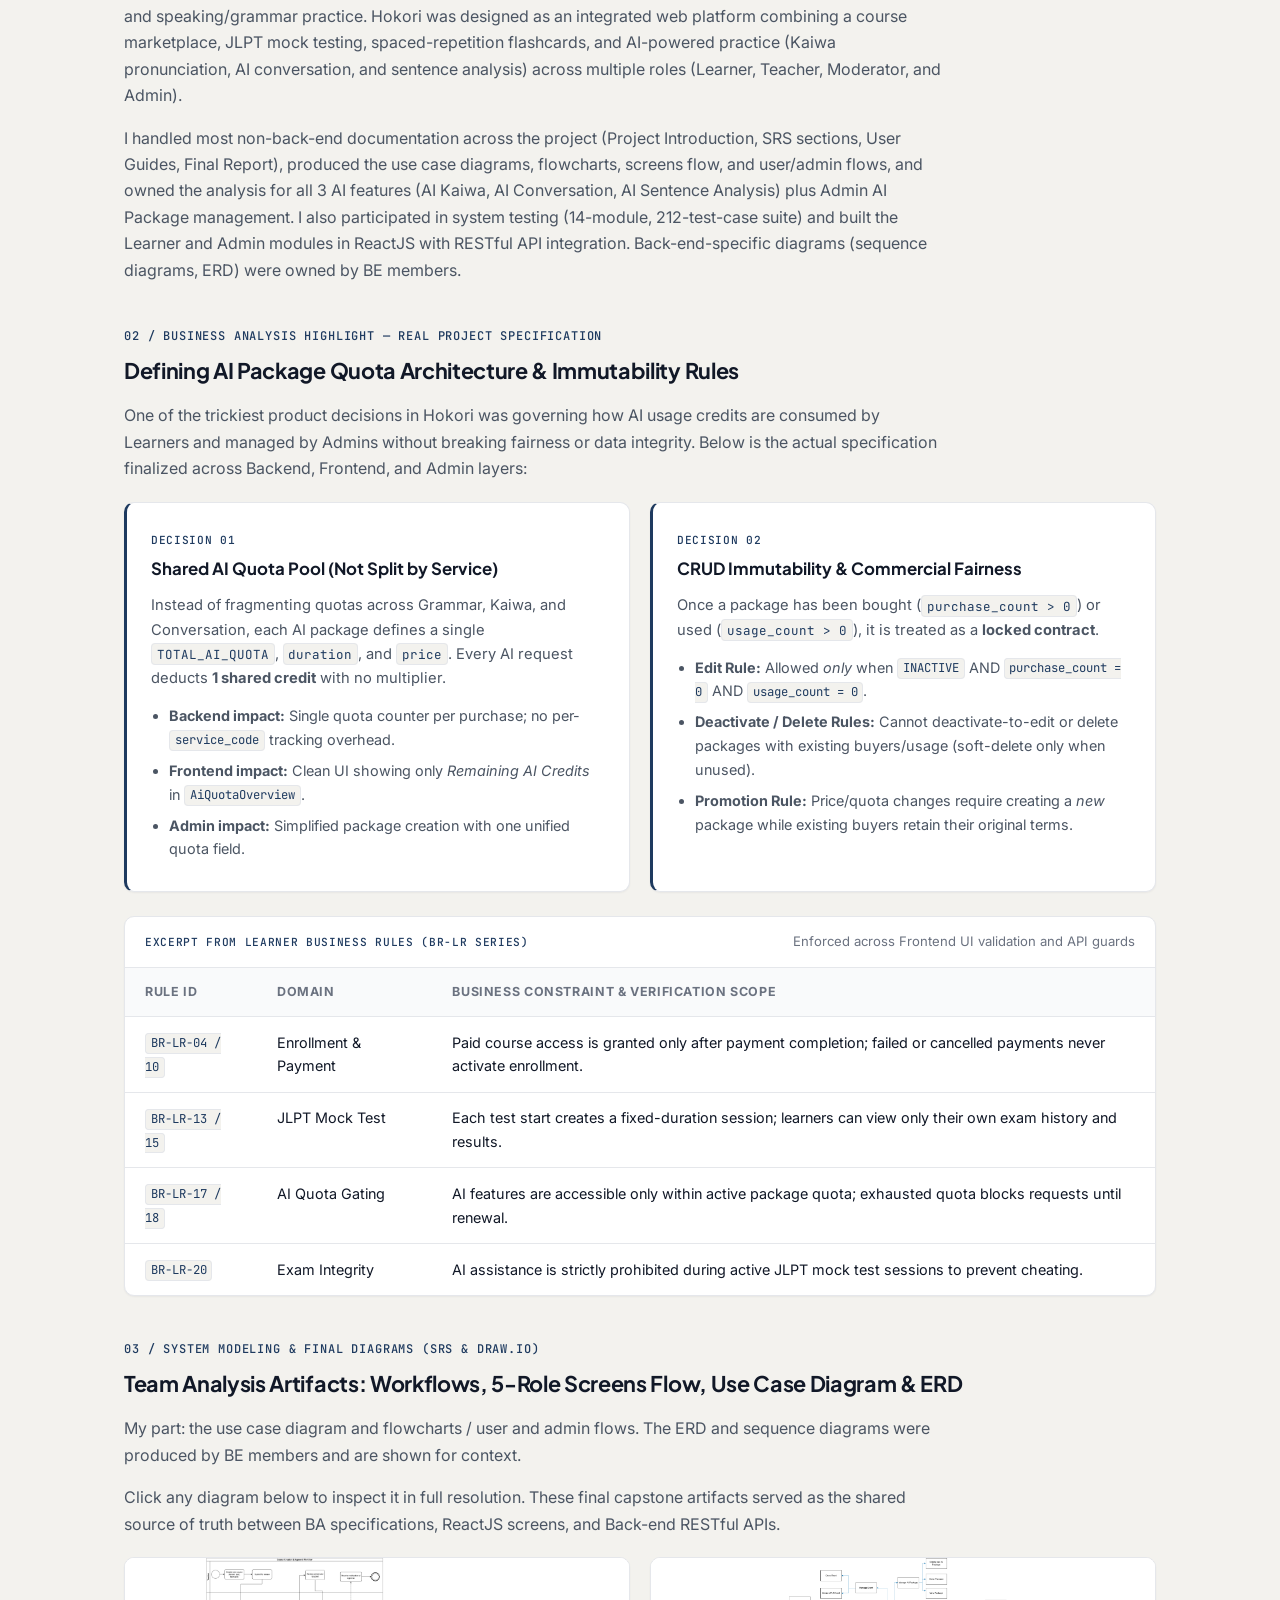
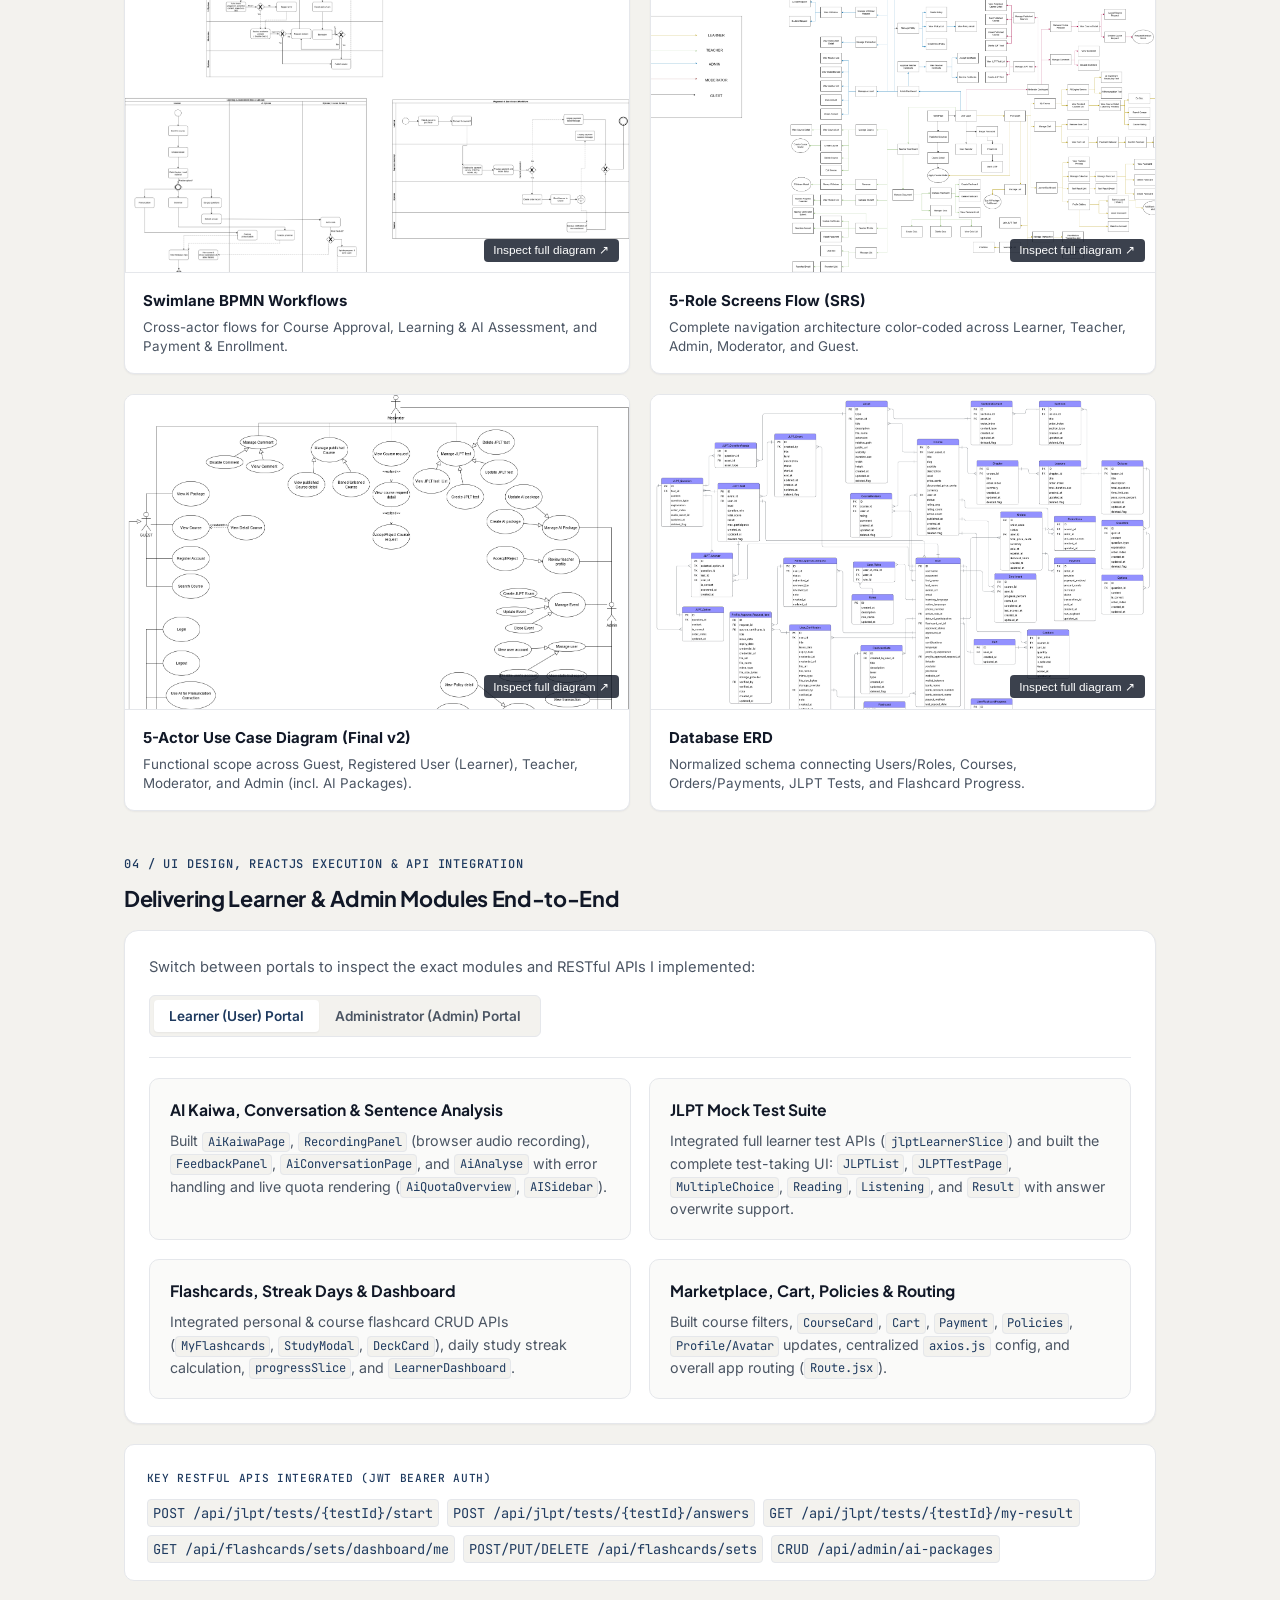
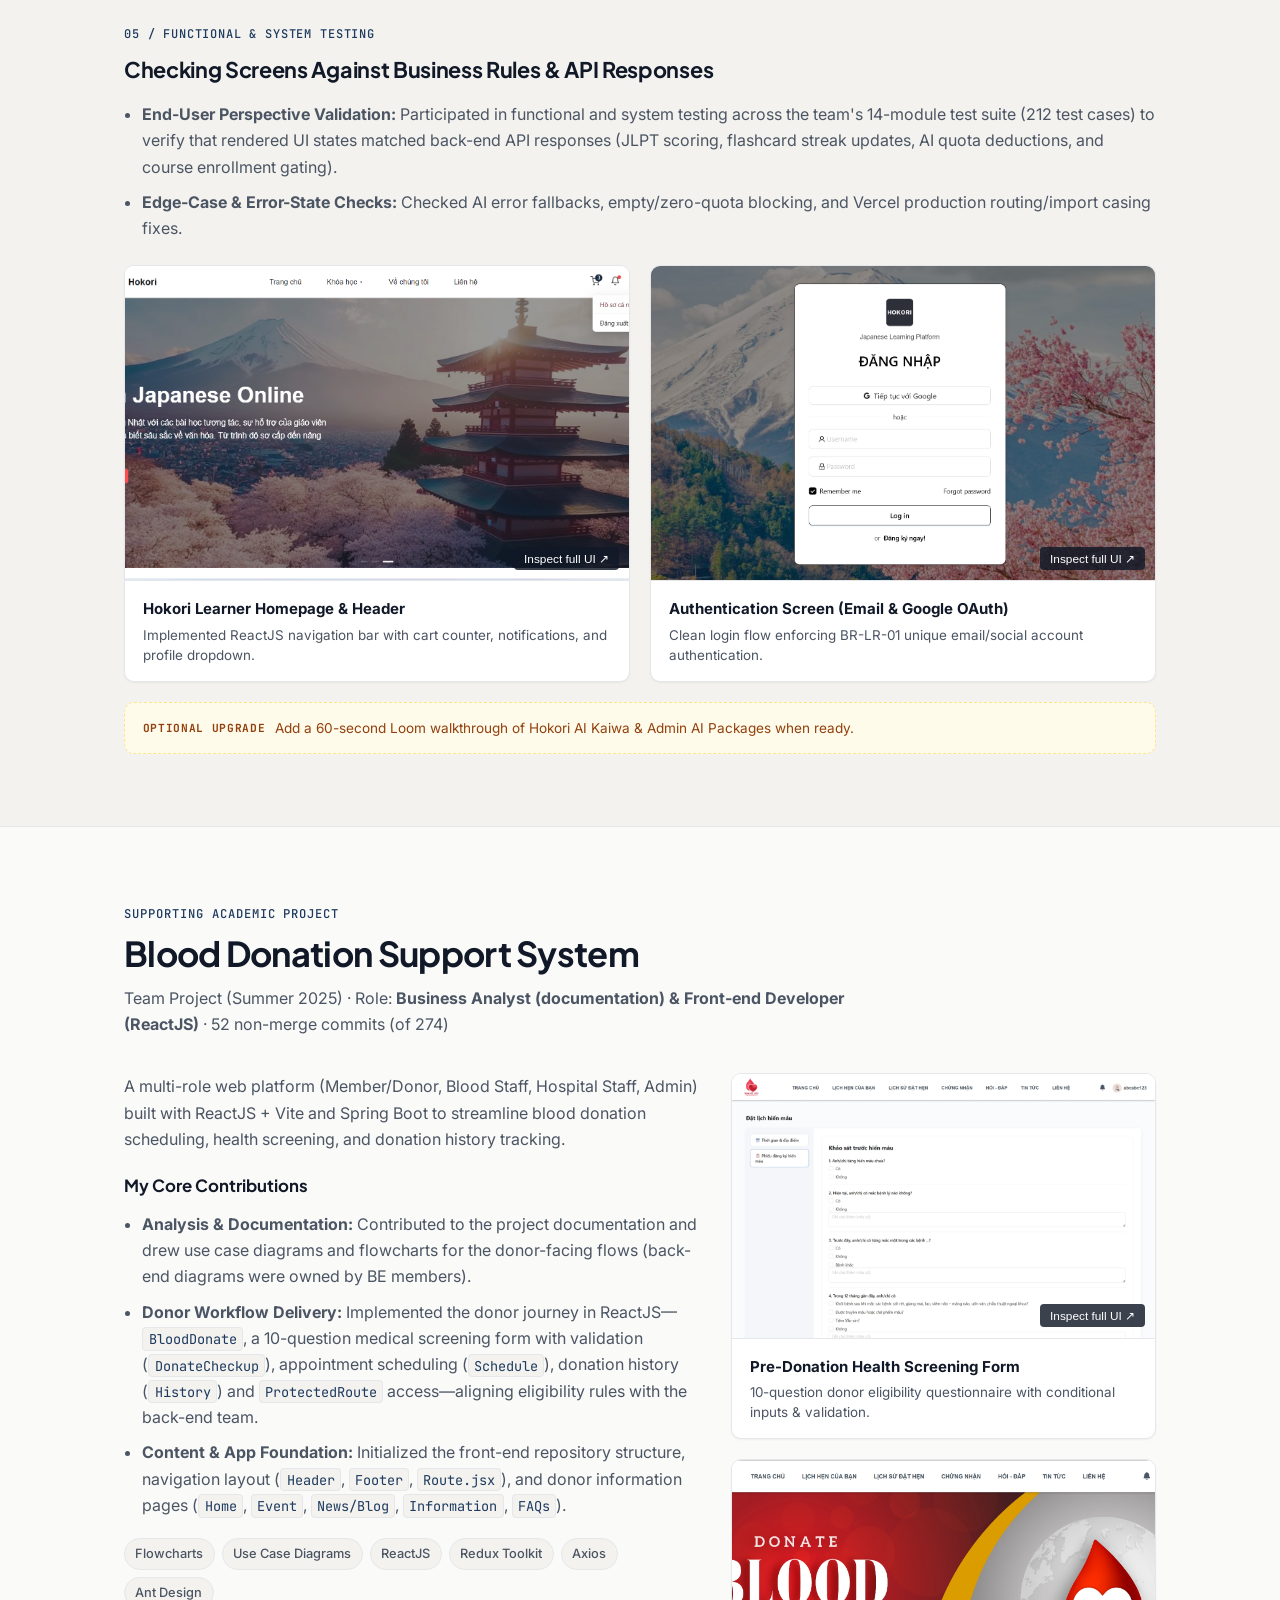
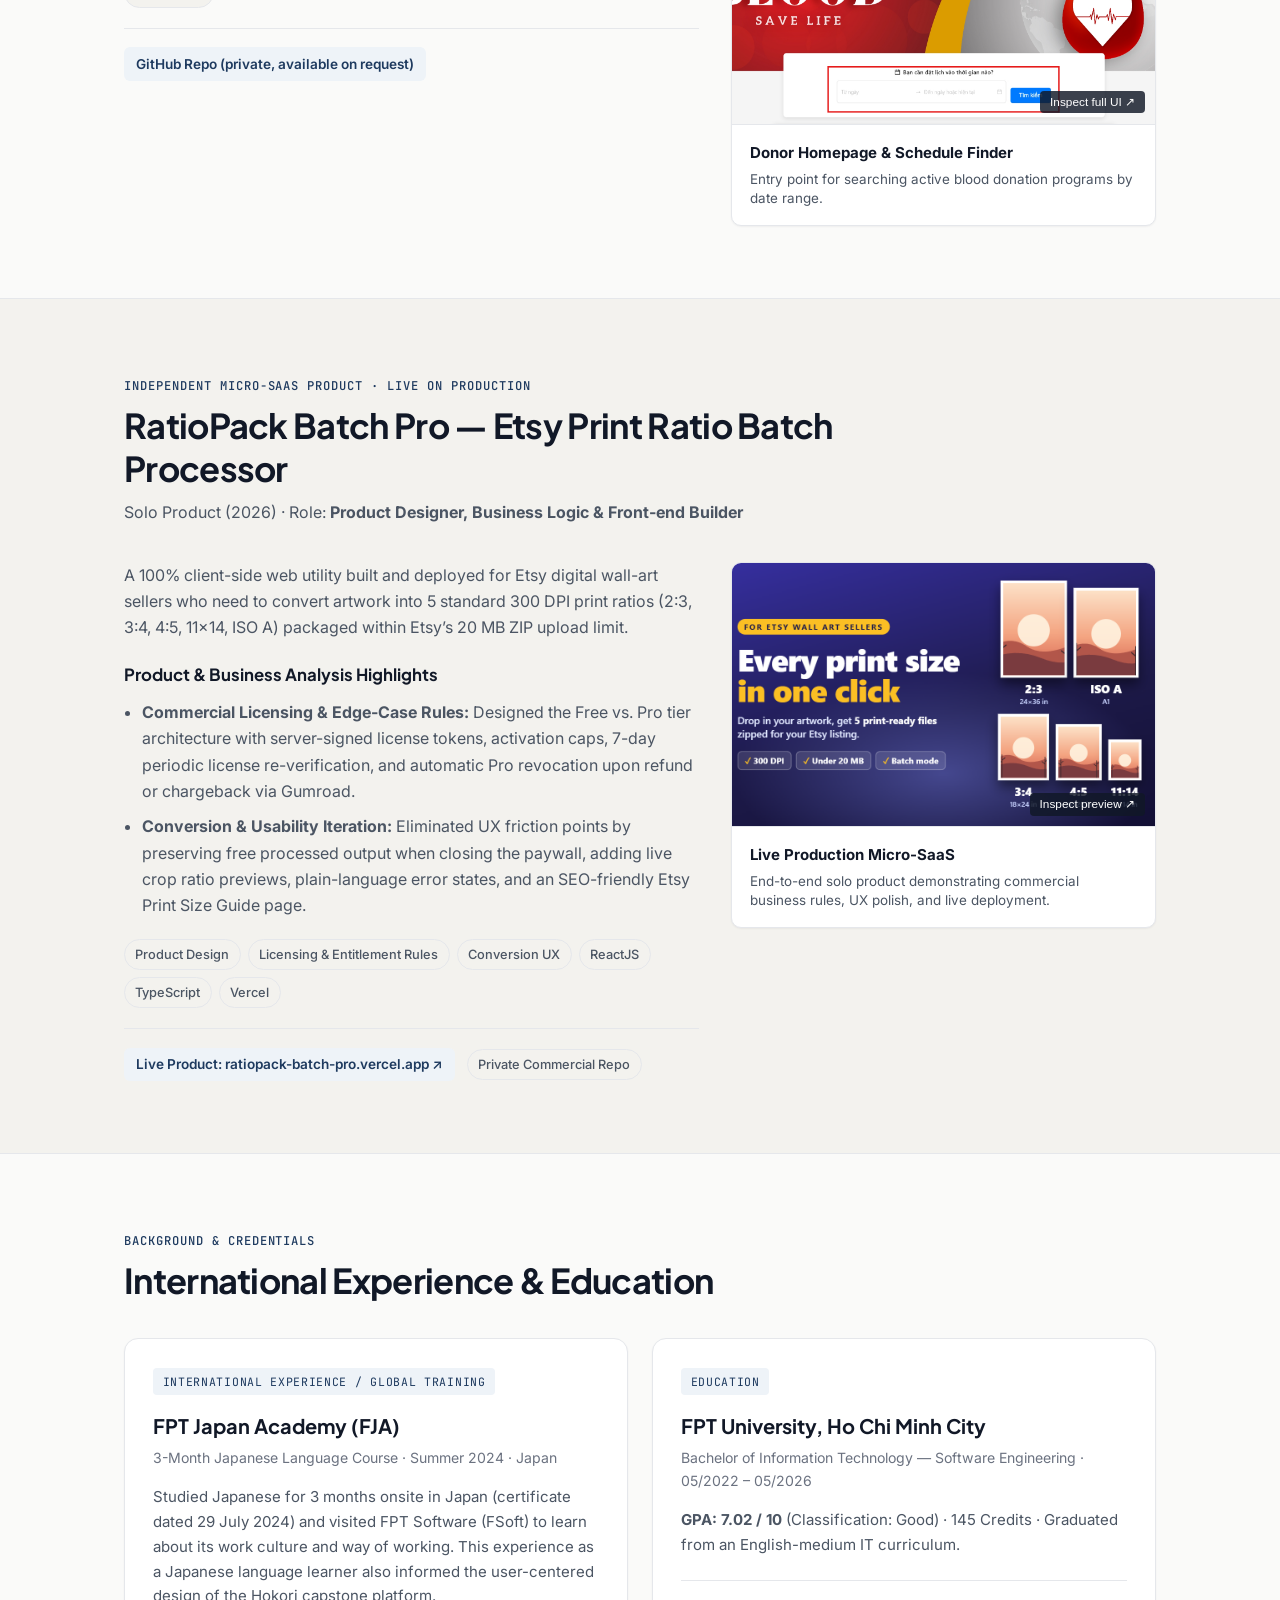
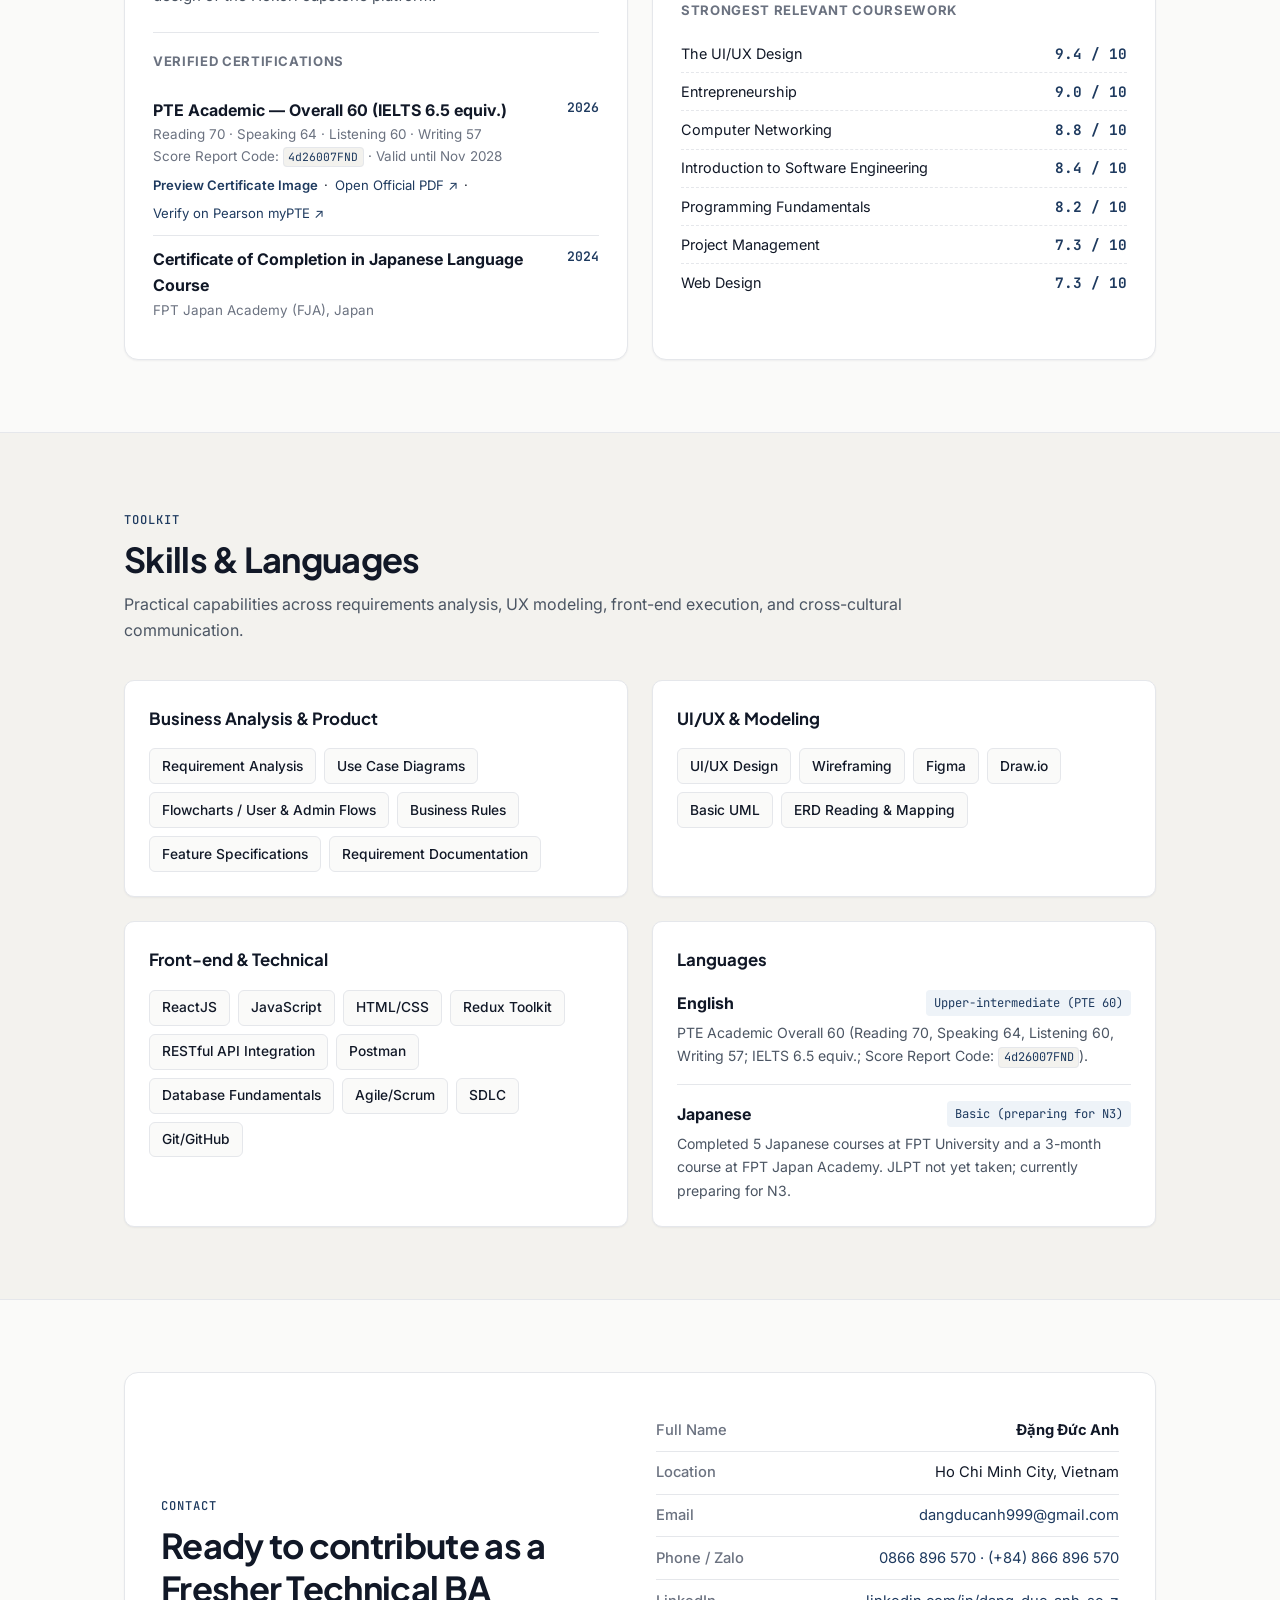
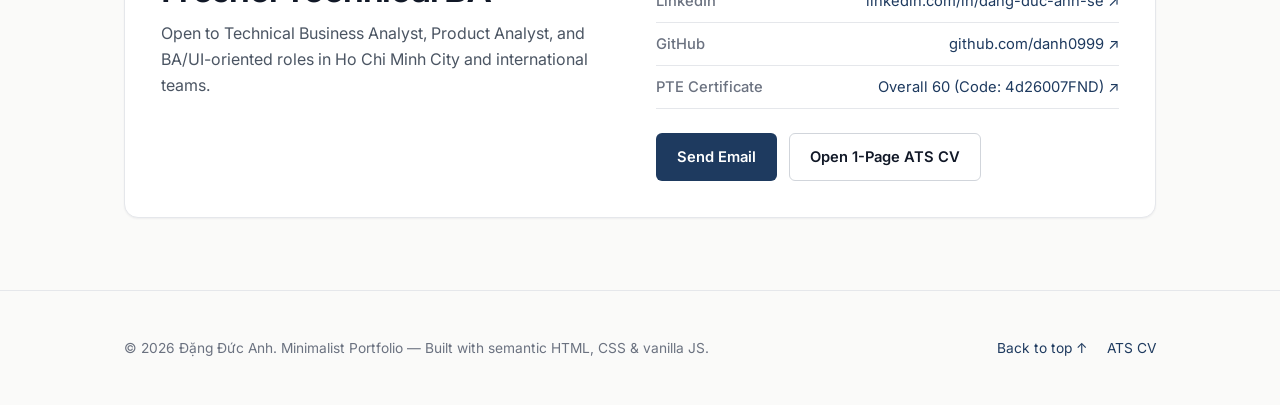
==== commit 2c23714c: "chore: sync verified BA/testing scope, accurate metrics, and clean summary across CV & portfolio" ====
--- a/index.html
+++ b/index.html
@@ -3,7 +3,7 @@
 <head>
   <meta charset="UTF-8" />
   <meta name="viewport" content="width=device-width, initial-scale=1.0" />
-  <meta name="description" content="Đặng Đức Anh — Fresher Technical Business Analyst with UI/UX Design (9.4/10) and ReactJS / RESTful API Execution Capability. Product Case Studies & ATS CV." />
+  <meta name="description" content="Đặng Đức Anh — Fresher Technical Business Analyst with a Front-end Background. Requirements, Business Rules, Flows, Testing & ReactJS Case Studies." />
   <title>Đặng Đức Anh — Technical Business Analyst | UI/UX &amp; ReactJS Portfolio</title>
   <link rel="preconnect" href="https://fonts.googleapis.com" />
   <link rel="preconnect" href="https://fonts.gstatic.com" crossorigin />
@@ -58,15 +58,11 @@
             </div>
 
             <h1 class="hero-title">
-              Technical Business Analyst with UI/UX Design &amp; ReactJS Execution Capability.
+              Fresher Technical Business Analyst with a Front-end Background.
             </h1>
 
             <p class="hero-subtitle">
-              I am <strong>Đặng Đức Anh</strong>, a Software Engineering graduate from FPT University
-              (<strong>9.4/10</strong> in UI/UX Design). I bridge business requirements, user flows, and
-              engineering execution&mdash;writing structured business rules, mapping system flows,
-              implementing responsive ReactJS interfaces integrated with RESTful APIs, and validating
-              end-to-end usability through UAT.
+              I am <strong>Đặng Đức Anh</strong>, a Software Engineering graduate from FPT University with a Front-end background. Across two team projects I handled most non-back-end documentation&mdash;SRS sections, use case diagrams, flowcharts, user/admin flows, business rules, and user guides&mdash;along with functional/system testing. My ReactJS background lets me read APIs and bridge requirements with engineering delivery.
             </p>
 
             <div class="hero-actions">
@@ -94,14 +90,14 @@
             <p class="metric-note">Reading 70 &middot; Speaking 64 &middot; IELTS 6.5 equiv.</p>
           </div>
           <div class="metric-card">
-            <dt class="metric-label">Japan Immersion</dt>
+            <dt class="metric-label">Japanese Course in Japan</dt>
             <dd class="metric-value">3 Months</dd>
-            <p class="metric-note">FJA Academy, Japan (Summer 2024) &middot; N4 &rarr; N3</p>
+            <p class="metric-note">FPT Japan Academy (Summer 2024) &middot; preparing for JLPT N3</p>
           </div>
           <div class="metric-card">
             <dt class="metric-label">End-to-End Delivery</dt>
-            <dd class="metric-value">BA &rarr; UI &rarr; API</dd>
-            <p class="metric-note">225 commits on Hokori Capstone &middot; 66 on Blood Donation</p>
+            <dd class="metric-value">Docs &rarr; UI &rarr; API</dd>
+            <p class="metric-note">144 commits on Hokori &middot; 52 on Blood Donation (excl. merges)</p>
           </div>
         </dl>
       </div>
@@ -115,7 +111,7 @@
           <h2 class="section-title">Hokori &mdash; AI-Powered Japanese Learning Web Application</h2>
           <p class="section-lead">
             Graduation Capstone Project (Fall 2025) &middot; 5-Member Team &middot;
-            Role: <strong>Business Analyst &amp; Front-end Developer (ReactJS)</strong>
+            Role: <strong>Business Analyst (team documentation) &amp; Front-end Developer (ReactJS)</strong>
           </p>
         </div>
 
@@ -124,7 +120,7 @@
           <div class="case-meta-grid">
             <div>
               <h3 class="meta-heading">My Role</h3>
-              <p>Business Analyst &amp; Front-end Developer (21% official team contribution; 225 Git commits)</p>
+              <p>BA (use cases, flowcharts, user/admin flows, business rules) &amp; Front-end Developer &middot; 21% team contribution (official list: FE) &middot; 144 non-merge commits</p>
             </div>
             <div>
               <h3 class="meta-heading">Product Scope</h3>
@@ -132,7 +128,7 @@
             </div>
             <div>
               <h3 class="meta-heading">BA &amp; UX Artifacts</h3>
-              <p>Business Rules (26 Learner BRs + AI Package Spec), Use Case Diagram, Main Flow, ERD, UAT</p>
+              <p>Business Rules (Learner BR-LR series + AI Package Spec), Use Case Diagram, Flowcharts / User &amp; Admin Flows. (ERD and sequence diagrams: BE members)</p>
             </div>
             <div>
               <h3 class="meta-heading">Technical Stack</h3>
@@ -142,7 +138,7 @@
 
           <div class="case-links">
             <a href="hokori-ba-spec.html" class="btn btn-primary btn-sm">
-              View / Download Sample BA Spec &amp; UAT Pack (2-Page PDF) &nearr;
+              View Sample BA Spec (2 pages) &nearr;
             </a>
             <a href="https://github.com/danh0999/Hokori-Learning" class="link-chip" target="_blank" rel="noopener noreferrer">
               GitHub Repo: danh0999/Hokori-Learning &nearr;
@@ -162,9 +158,7 @@
             (Learner, Teacher, Moderator, and Admin).
           </p>
           <p class="block-text">
-            My core responsibility was translating functional requirements into clear user/admin flows and
-            business rules, implementing the Learner and Admin AI Package modules in ReactJS with RESTful API
-            integration, and conducting end-to-end usability testing (UAT) prior to final delivery.
+            I handled most non-back-end documentation across the project (Project Introduction, SRS sections, User Guides, Final Report), produced the use case diagrams, flowcharts, screens flow, and user/admin flows, and owned the analysis for all 3 AI features (AI Kaiwa, AI Conversation, AI Sentence Analysis) plus Admin AI Package management. I also participated in system testing (14-module, 212-test-case suite) and built the Learner and Admin modules in ReactJS with RESTful API integration. Back-end-specific diagrams (sequence diagrams, ERD) were owned by BE members.
           </p>
         </div>
 
@@ -216,8 +210,8 @@
           <!-- Selected Learner Business Rules Table -->
           <div class="spec-table-wrap">
             <div class="spec-table-caption">
-              <span class="mono-tag">EXCERPT FROM LEARNER BUSINESS RULES (BR-LR-01 &ndash; BR-LR-26)</span>
-              <span>Enforced across Frontend UI validation, API guards, and UAT</span>
+              <span class="mono-tag">EXCERPT FROM LEARNER BUSINESS RULES (BR-LR series)</span>
+              <span>Enforced across Frontend UI validation and API guards</span>
             </div>
             <table class="spec-table">
               <thead>
@@ -256,7 +250,8 @@
         <!-- 03. System & User Flows (Real Final Diagrams) -->
         <div class="case-block">
           <div class="block-label">03 / System Modeling &amp; Final Diagrams (SRS &amp; Draw.io)</div>
-          <h3 class="block-title">Swimlane BPMN Workflows, 5-Role Screens Flow, Use Case Diagram &amp; ERD</h3>
+          <h3 class="block-title">Team Analysis Artifacts: Workflows, 5-Role Screens Flow, Use Case Diagram &amp; ERD</h3>
+          <p class="block-text">My part: the use case diagram and flowcharts / user and admin flows. The ERD and sequence diagrams were produced by BE members and are shown for context.</p>
           <p class="block-text">
             Click any diagram below to inspect it in full resolution. These final capstone artifacts served as the
             shared source of truth between BA specifications, ReactJS screens, and Back-end RESTful APIs.
@@ -332,8 +327,7 @@
                 <div class="module-card">
                   <h4>AI Kaiwa, Conversation &amp; Sentence Analysis</h4>
                   <p>
-                    Built <code>AiKaiwaPage</code>, <code>RecordingPanel</code> (browser audio capture +
-                    <code>WebM &rarr; WAV</code> conversion), <code>FeedbackPanel</code>, <code>AiConversationPage</code>,
+                    Built <code>AiKaiwaPage</code>, <code>RecordingPanel</code> (browser audio recording), <code>FeedbackPanel</code>, <code>AiConversationPage</code>,
                     and <code>AiAnalyse</code> with error handling and live quota rendering (<code>AiQuotaOverview</code>, <code>AISidebar</code>).
                   </p>
                 </div>
@@ -373,7 +367,7 @@
                   </p>
                 </div>
                 <div class="module-card">
-                  <h4>Admin UI/UX Alignment &amp; UAT</h4>
+                  <h4>Admin UI/UX Alignment &amp; Verification</h4>
                   <p>
                     Refined Admin portal layouts for operational clarity, verified JWT-protected RESTful API
                     payloads via Postman, and validated Admin-to-Learner synchronization (newly published packages
@@ -400,17 +394,16 @@
 
         <!-- 05. UAT & Usability Validation -->
         <div class="case-block">
-          <div class="block-label">05 / End-to-End Usability Testing &amp; UAT</div>
-          <h3 class="block-title">Validating Requirements, API Accuracy &amp; Edge Cases Before Delivery</h3>
+          <div class="block-label">05 / Functional &amp; System Testing</div>
+          <h3 class="block-title">Checking Screens Against Business Rules &amp; API Responses</h3>
           <ul class="clean-list">
             <li>
-              <strong>End-User Perspective Validation:</strong> Executed full Learner and Admin walkthroughs to
+              <strong>End-User Perspective Validation:</strong> Participated in functional and system testing across the team's 14-module test suite (212 test cases) to
               verify that rendered UI states matched back-end API responses (JLPT scoring, flashcard streak updates,
               AI quota deductions, and course enrollment gating).
             </li>
             <li>
-              <strong>Edge-Case &amp; Error-State Checks:</strong> Verified audio format handling (<code>convertWebmToWav</code>),
-              AI error fallbacks, empty/zero-quota blocking, and Vercel production routing/import casing fixes.
+              <strong>Edge-Case &amp; Error-State Checks:</strong> Checked AI error fallbacks, empty/zero-quota blocking, and Vercel production routing/import casing fixes.
             </li>
           </ul>
 
@@ -454,7 +447,7 @@
           <span class="section-kicker">Supporting Academic Project</span>
           <h2 class="section-title">Blood Donation Support System</h2>
           <p class="section-lead">
-            Team Project (Summer 2025) &middot; Role: <strong>BA &amp; Front-end Contributor (ReactJS)</strong> &middot; 66 Front-end Commits
+            Team Project (Summer 2025) &middot; Role: <strong>Business Analyst (documentation) &amp; Front-end Developer (ReactJS)</strong> &middot; 52 non-merge commits (of 274)
           </p>
         </div>
 
@@ -469,15 +462,10 @@
             <h3 class="sub-heading">My Core Contributions</h3>
             <ul class="clean-list">
               <li>
-                <strong>Donor Journey Implementation:</strong> Translated BRD requirements and user stories into
-                responsive ReactJS interfaces for the end-user flow: <code>BloodDonate</code>, 9-question medical
-                screening form with validation (<code>DonateCheckup</code>), appointment scheduling (<code>Schedule</code>),
-                and donation history (<code>History</code>).
-              </li>
-              <li>
-                <strong>Cross-Team BRD &amp; Use Case Alignment:</strong> Collaborated with back-end developers
-                using BRD and Use Case diagrams to keep donor eligibility checks, event detail validations,
-                and <code>ProtectedRoute</code> access rules synchronized with system workflows.
+                <strong>Analysis &amp; Documentation:</strong> Contributed to the project documentation and drew use case diagrams and flowcharts for the donor-facing flows (back-end diagrams were owned by BE members).
+              </li>
+              <li>
+                <strong>Donor Workflow Delivery:</strong> Implemented the donor journey in ReactJS&mdash;<code>BloodDonate</code>, a 10-question medical screening form with validation (<code>DonateCheckup</code>), appointment scheduling (<code>Schedule</code>), donation history (<code>History</code>) and <code>ProtectedRoute</code> access&mdash;aligning eligibility rules with the back-end team.
               </li>
               <li>
                 <strong>Content &amp; App Foundation:</strong> Initialized the front-end repository structure,
@@ -487,9 +475,8 @@
             </ul>
 
             <div class="tag-row" aria-label="Skills applied">
-              <span class="tag">BRD</span>
+              <span class="tag">Flowcharts</span>
               <span class="tag">Use Case Diagrams</span>
-              <span class="tag">User Stories</span>
               <span class="tag">ReactJS</span>
               <span class="tag">Redux Toolkit</span>
               <span class="tag">Axios</span>
@@ -498,20 +485,20 @@
 
             <div class="case-links">
               <a href="https://github.com/danh0999/blood-donation" class="link-chip" target="_blank" rel="noopener noreferrer">
-                GitHub Repo: danh0999/blood-donation &nearr;
+                GitHub Repo (private, available on request)
               </a>
             </div>
           </div>
 
           <div class="blood-gallery">
             <figure class="artifact-card">
-              <button type="button" class="artifact-trigger" data-lightbox="assets/blood-checkup.png" data-caption="Blood Donation — 9-Question Pre-Donation Medical Screening Form (DonateCheckup.jsx)">
+              <button type="button" class="artifact-trigger" data-lightbox="assets/blood-checkup.png" data-caption="Blood Donation — 10-Question Pre-Donation Medical Screening Form (DonateCheckup.jsx)">
                 <img src="assets/blood-checkup.png" alt="Blood Donation pre-donation medical screening form UI" loading="lazy" />
                 <span class="zoom-badge">Inspect full UI &nearr;</span>
               </button>
               <figcaption>
                 <strong>Pre-Donation Health Screening Form</strong>
-                <span>9-section donor eligibility questionnaire with conditional inputs &amp; validation.</span>
+                <span>10-question donor eligibility questionnaire with conditional inputs &amp; validation.</span>
               </figcaption>
             </figure>
 
@@ -607,12 +594,9 @@
           <article class="info-card">
             <div class="card-badge">International Experience / Global Training</div>
             <h3>FPT Japan Academy (FJA)</h3>
-            <p class="card-meta">3-Month Japan Immersion &amp; Training Program &middot; Summer 2024 &middot; Japan</p>
+            <p class="card-meta">3-Month Japanese Language Course &middot; Summer 2024 &middot; Japan</p>
             <p class="card-body">
-              Completed a 3-month onsite training and cultural immersion program in Japan focusing on
-              Japanese language proficiency, cross-cultural workplace discipline, and collaborative
-              academic projects. This direct experience as a Japanese language learner also informed the
-              user-centered design of the Hokori capstone platform.
+              Studied Japanese for 3 months onsite in Japan (certificate dated 29 July 2024) and visited FPT Software (FSoft) to learn about its work culture and way of working. This experience as a Japanese language learner also informed the user-centered design of the Hokori capstone platform.
             </p>
 
             <div class="sub-block">
@@ -688,12 +672,11 @@
             <h3>Business Analysis &amp; Product</h3>
             <ul class="tag-list">
               <li>Requirement Analysis</li>
-              <li>User Flows</li>
               <li>Use Case Diagrams</li>
-              <li>BRD / Feature Specifications</li>
-              <li>Business Rules Modeling</li>
-              <li>User Acceptance Testing (UAT)</li>
-              <li>Usability Testing</li>
+              <li>Flowcharts / User &amp; Admin Flows</li>
+              <li>Business Rules</li>
+              <li>Feature Specifications</li>
+              <li>Requirement Documentation</li>
             </ul>
           </div>
 
@@ -730,16 +713,16 @@
             <div class="lang-item">
               <div class="lang-head">
                 <strong>English</strong>
-                <span class="lang-level">PTE 60 (Reading 70)</span>
+                <span class="lang-level">Upper-intermediate (PTE 60)</span>
               </div>
               <p>PTE Academic Overall 60 (Reading 70, Speaking 64, Listening 60, Writing 57; IELTS 6.5 equiv.; Score Report Code: <code>4d26007FND</code>).</p>
             </div>
             <div class="lang-item">
               <div class="lang-head">
                 <strong>Japanese</strong>
-                <span class="lang-level">Intermediate (N4 &rarr; N3)</span>
+                <span class="lang-level">Basic (preparing for N3)</span>
               </div>
-              <p>B2.1 coursework at FPT University &amp; 3-month FJA immersion (currently studying for JLPT N3).</p>
+              <p>Completed 5 Japanese courses at FPT University and a 3-month course at FPT Japan Academy. JLPT not yet taken; currently preparing for N3.</p>
             </div>
           </div>
         </div>
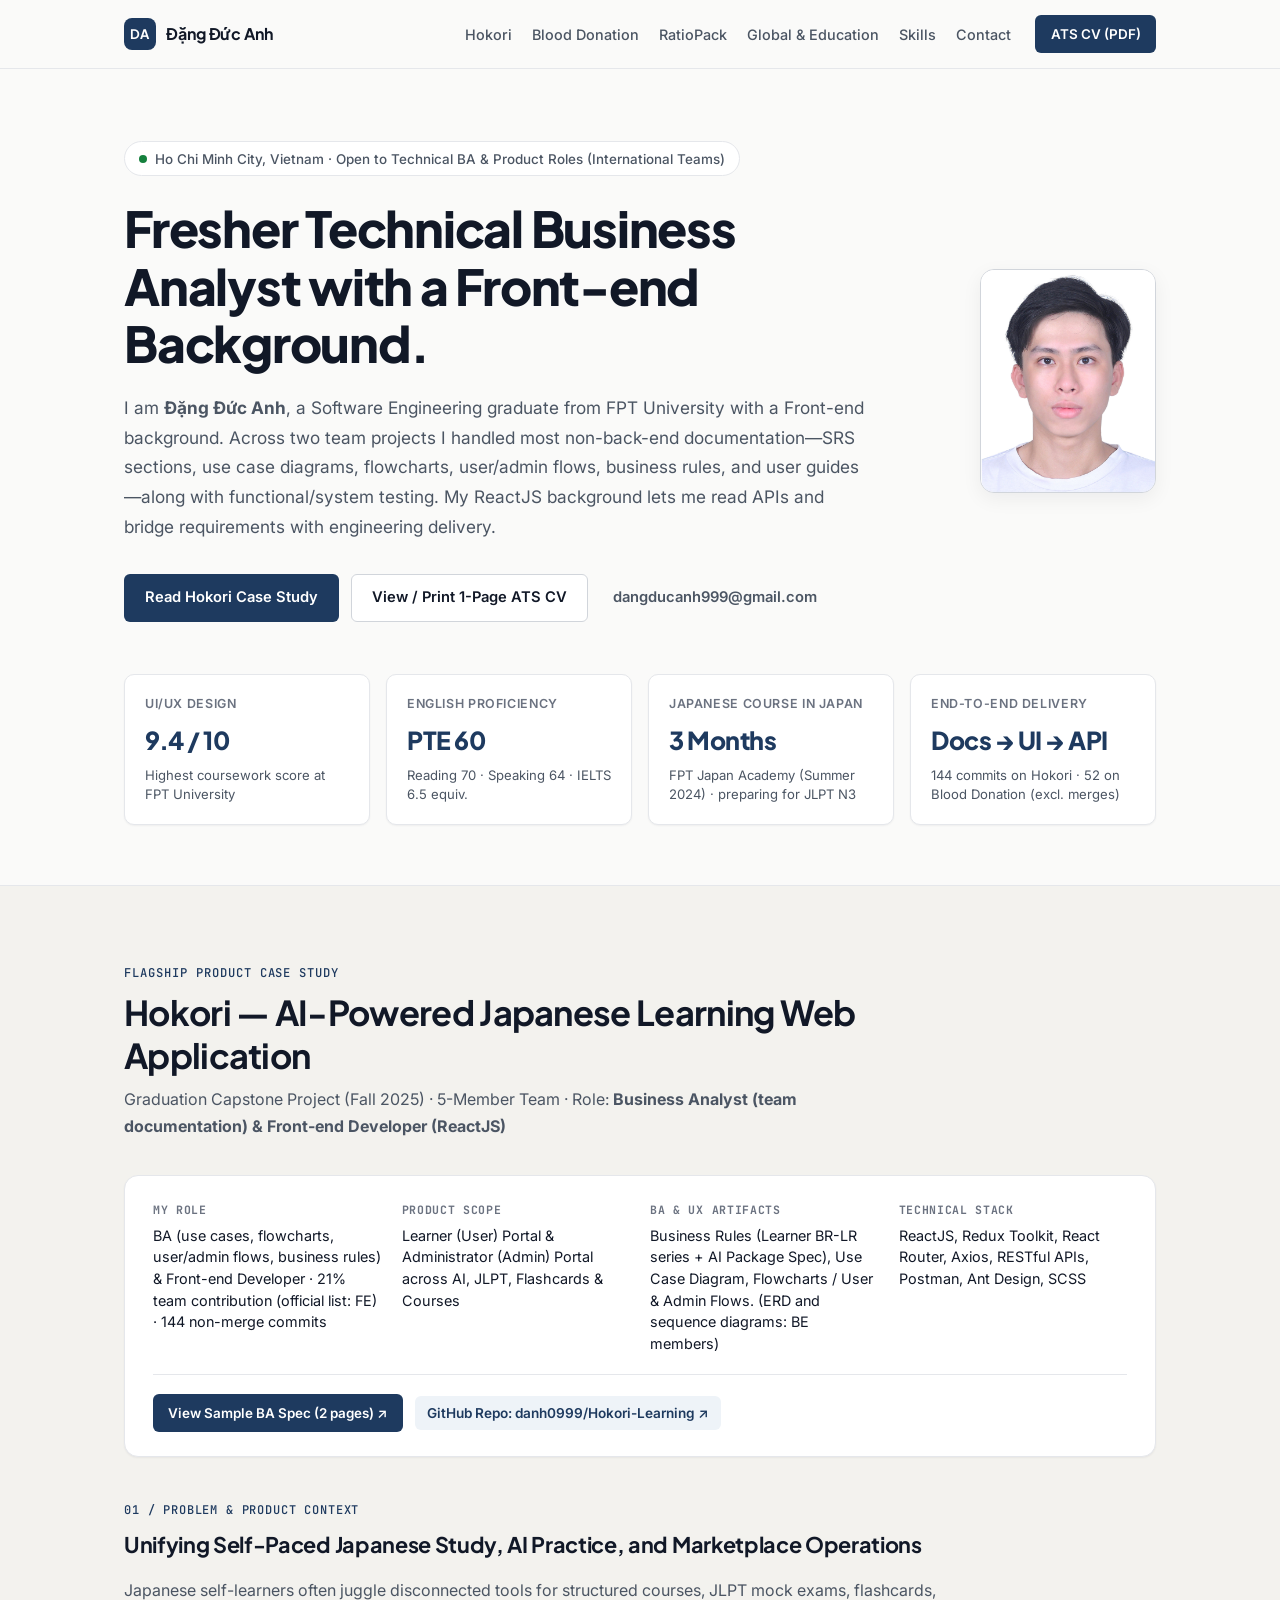
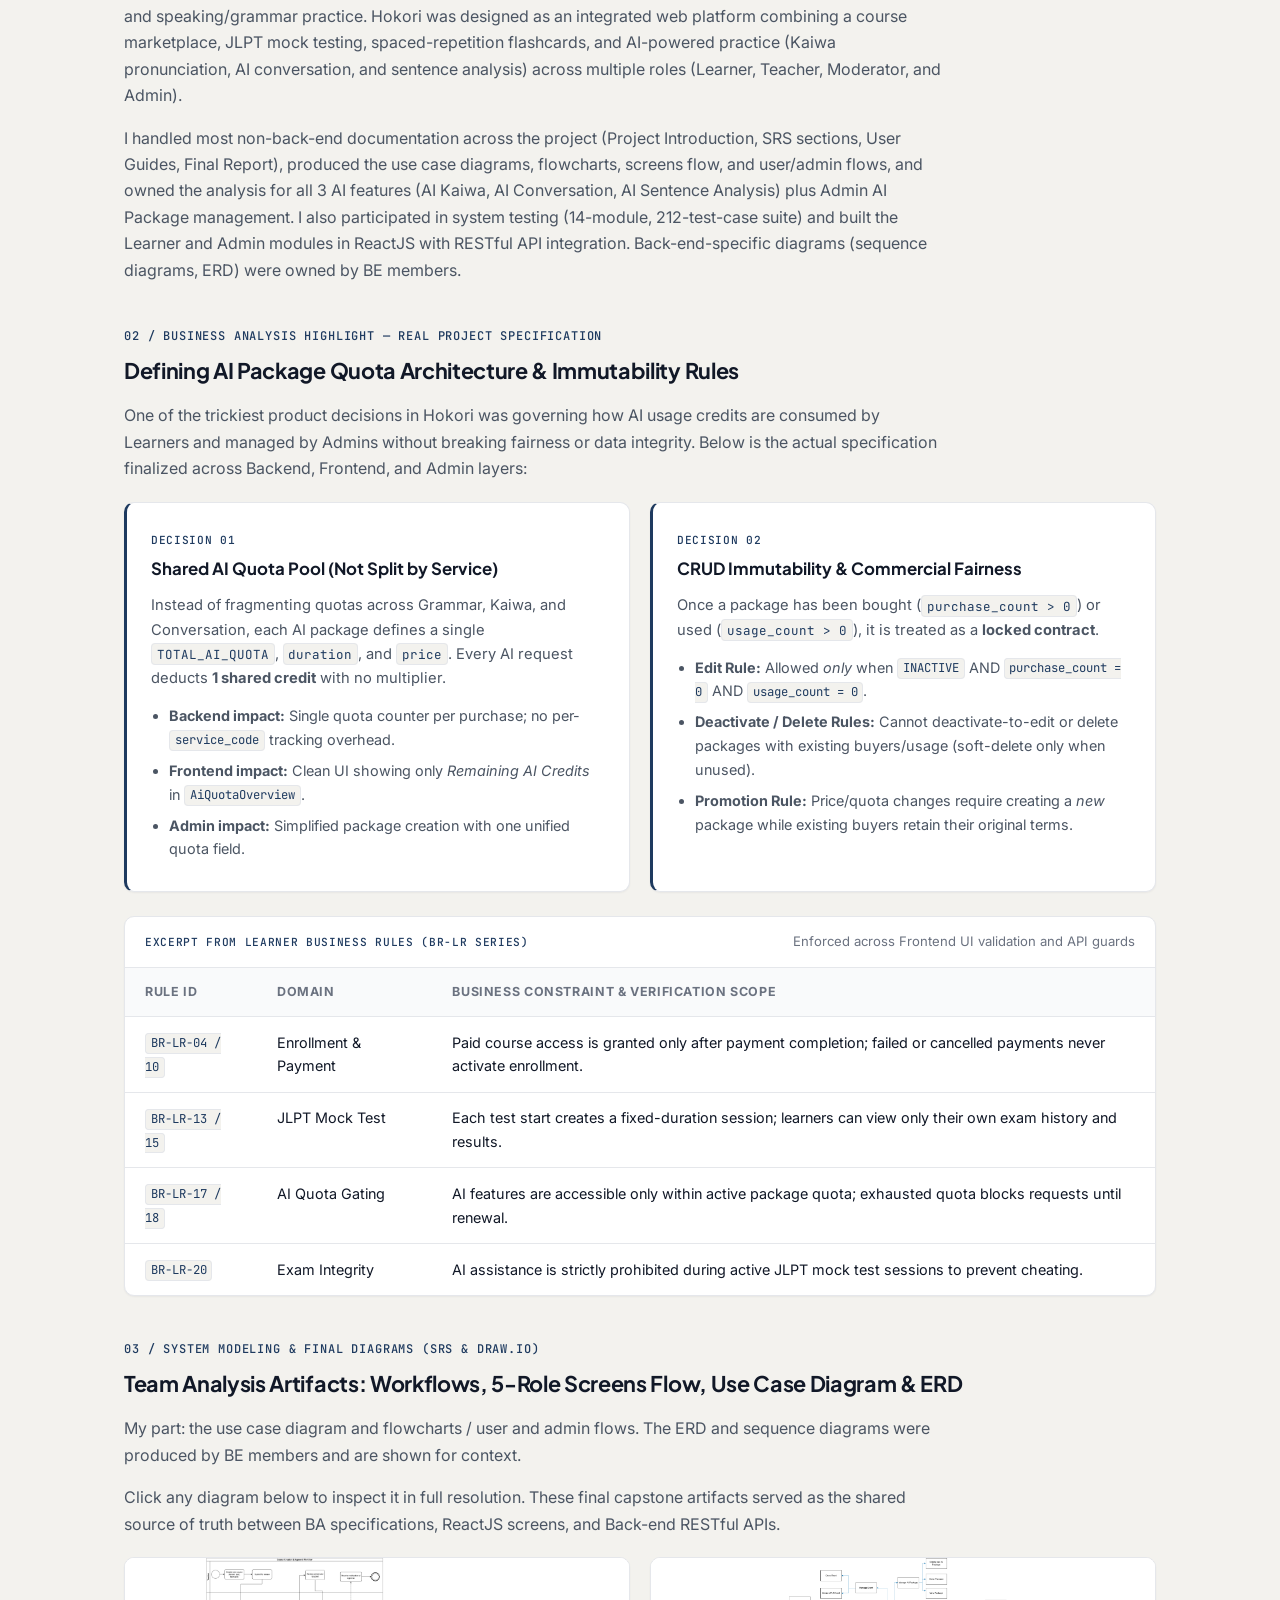
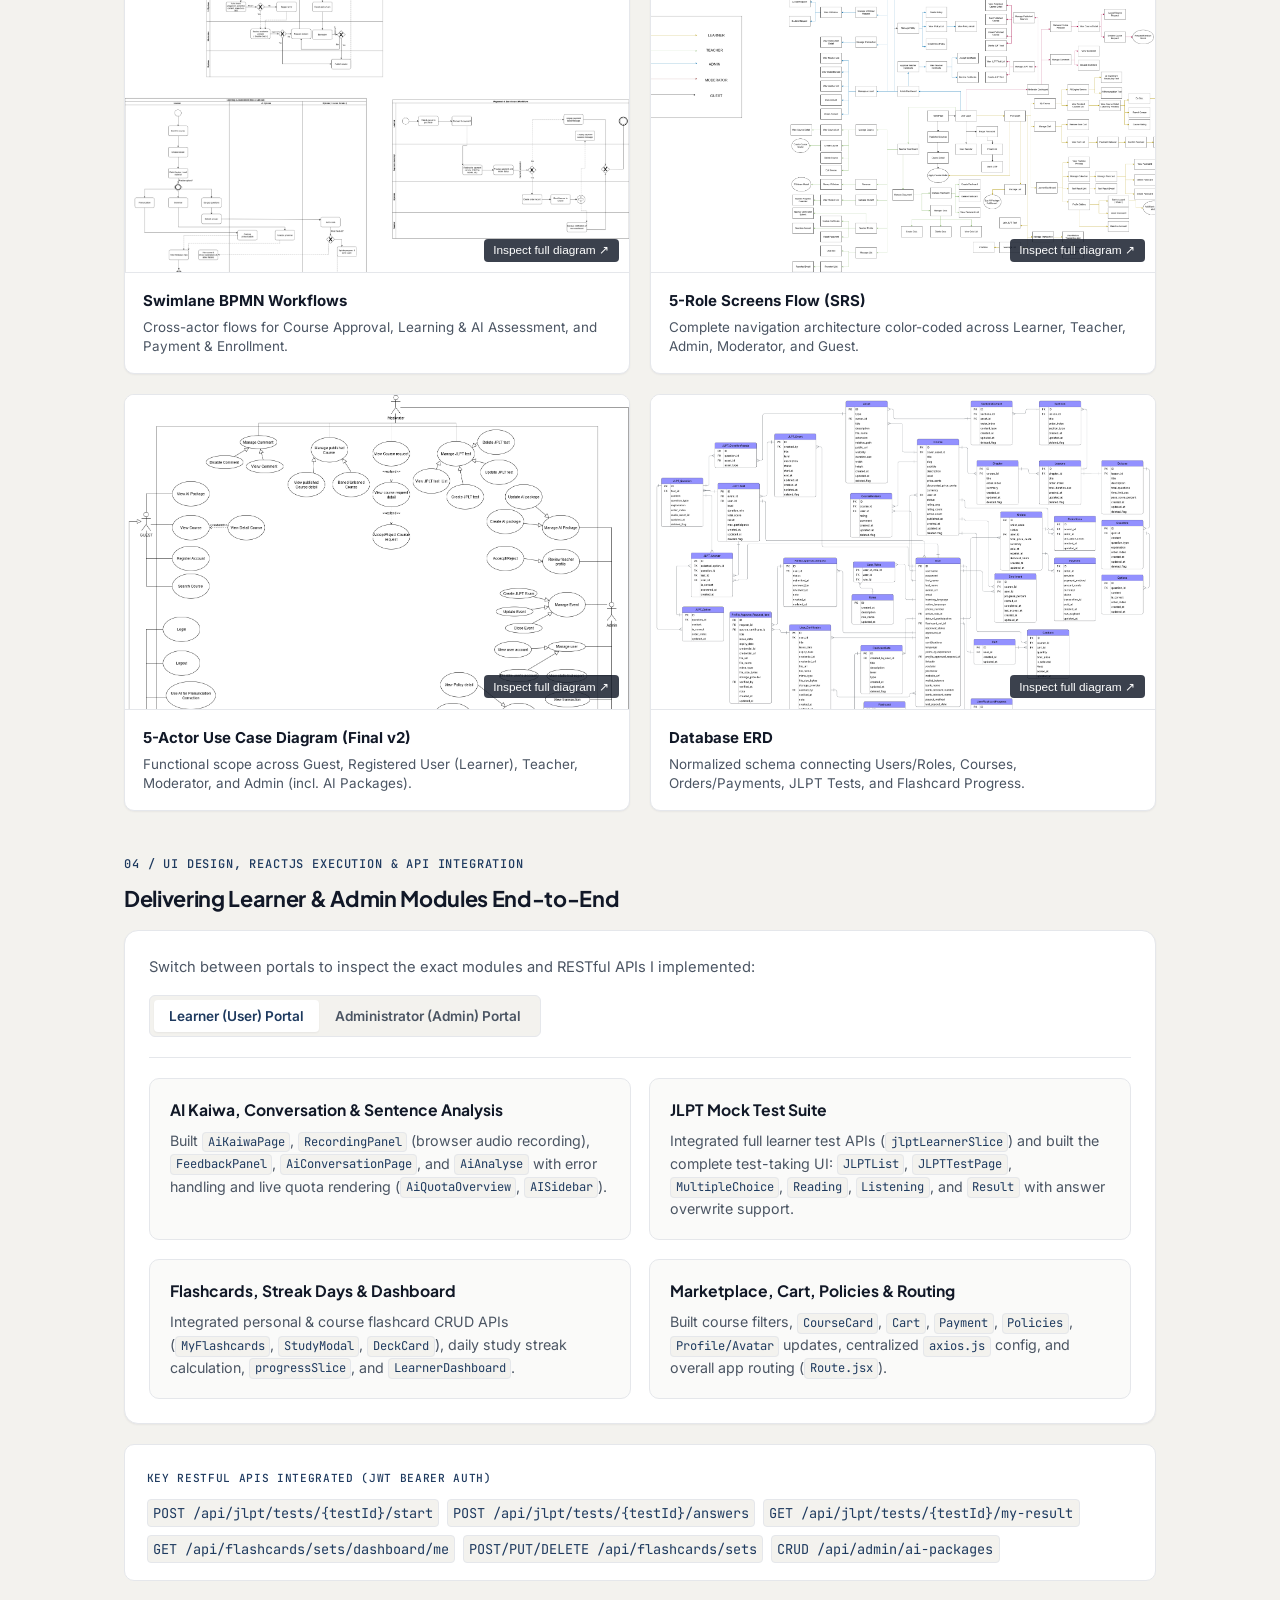
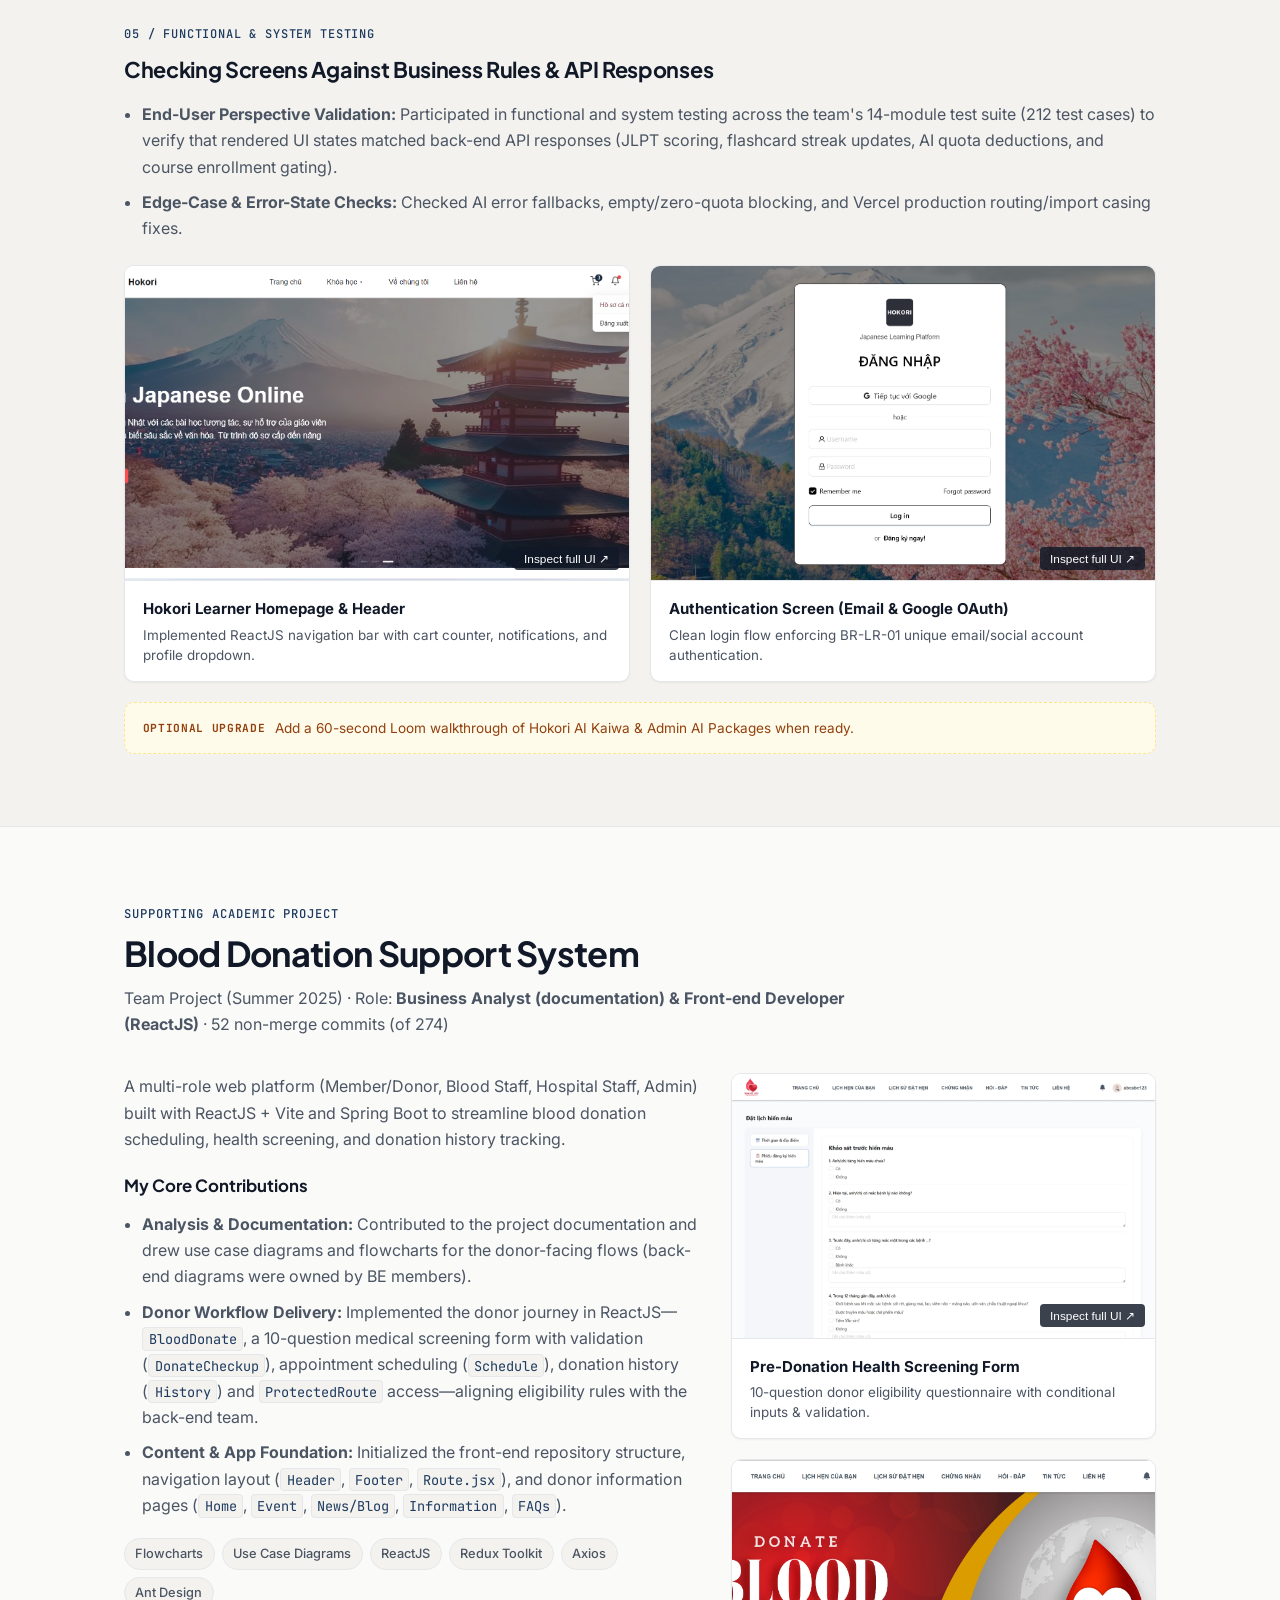
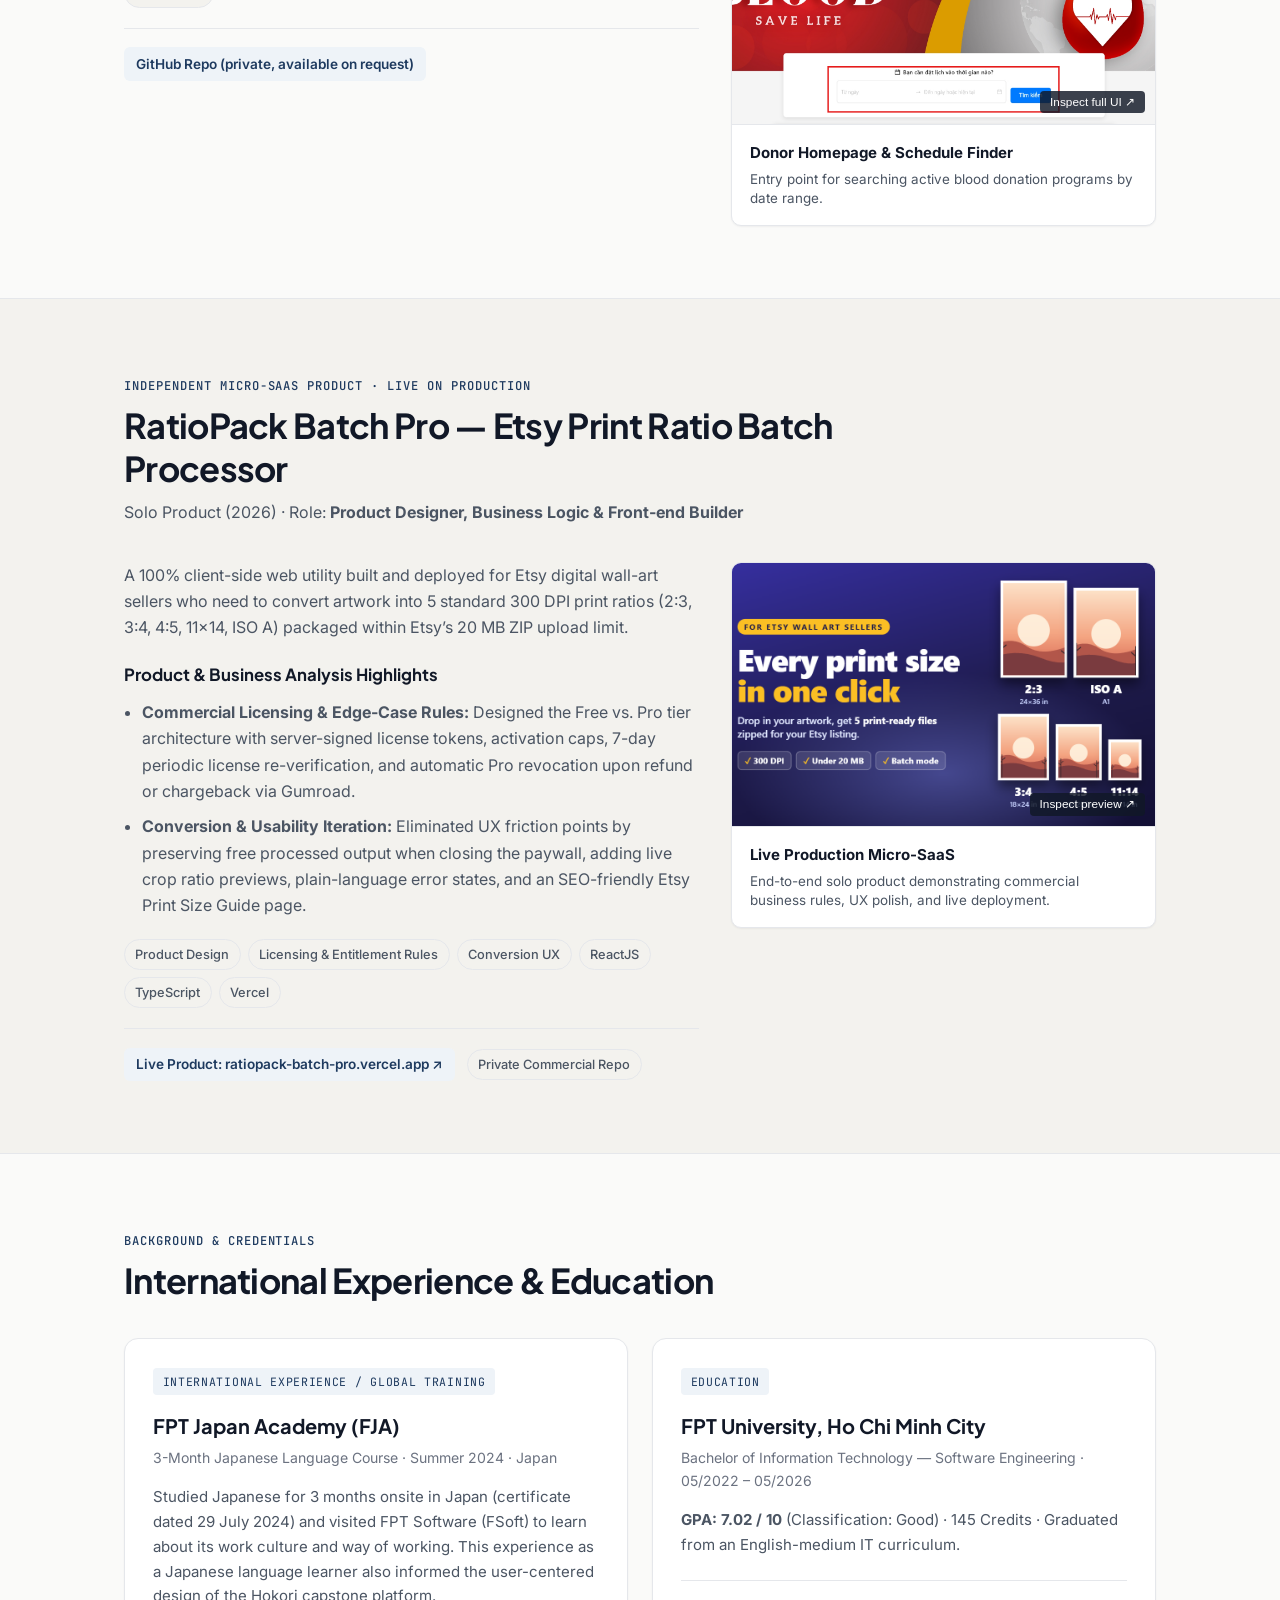
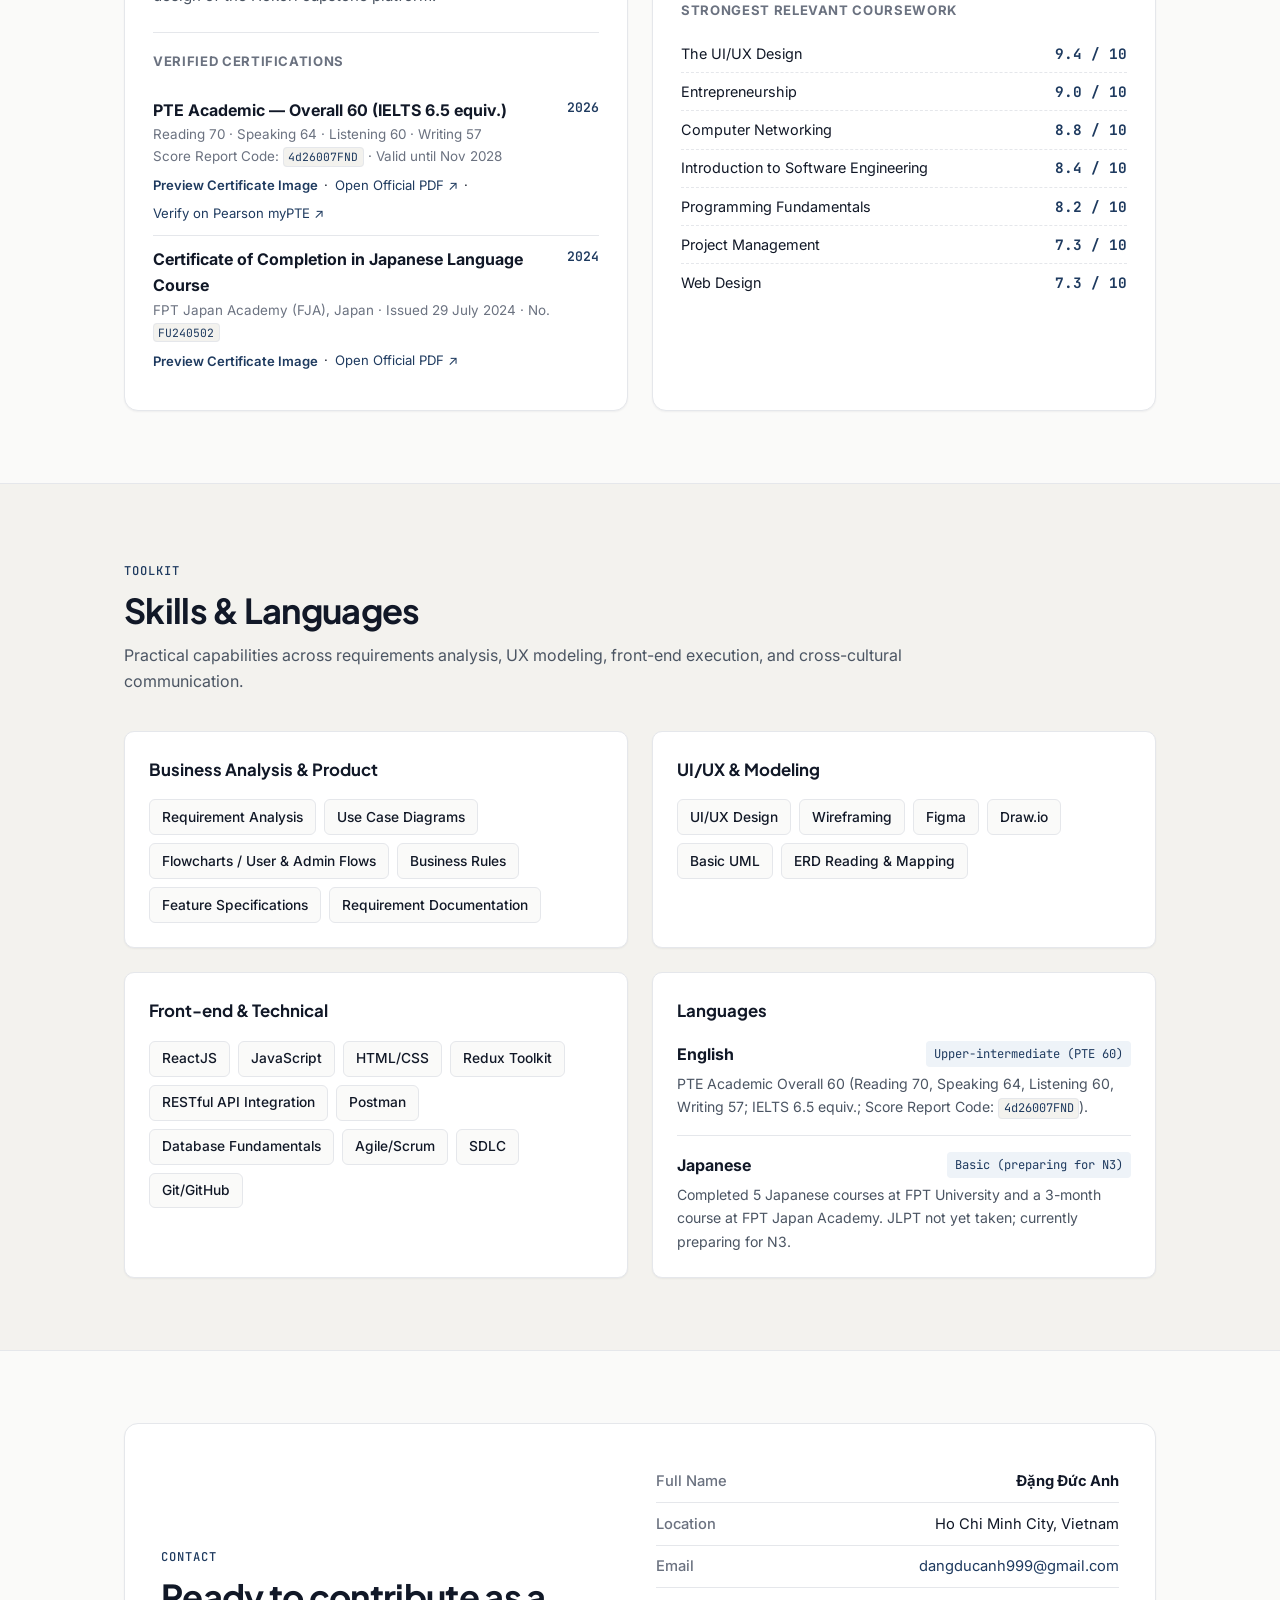
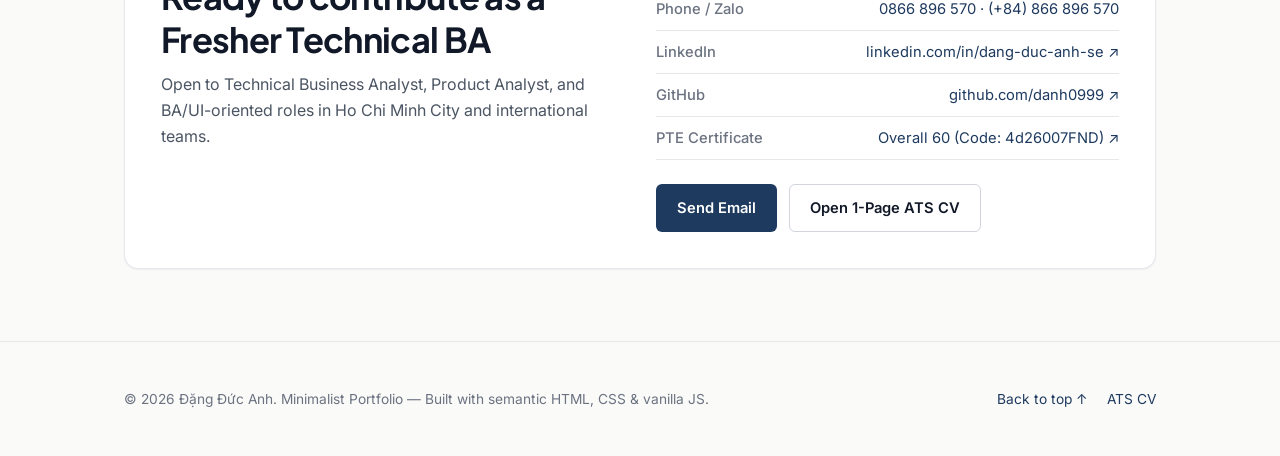
==== commit d72ecc99: "feat: add cleaned FJA Japanese certificate image & PDF preview to portfolio and CV" ====
--- a/index.html
+++ b/index.html
@@ -622,7 +622,14 @@
                 <li>
                   <div>
                     <strong>Certificate of Completion in Japanese Language Course</strong>
-                    <span class="cert-sub">FPT Japan Academy (FJA), Japan</span>
+                    <span class="cert-sub">FPT Japan Academy (FJA), Japan &middot; Issued 29 July 2024 &middot; No. <code>FU240502</code></span>
+                    <div class="cert-actions">
+                      <button type="button" class="link-btn artifact-trigger-inline" data-lightbox="assets/fja-certificate.png" data-caption="FPT Japan Academy (FJA) — Certificate of Completion in 3-Month Japanese Language Course (29 July 2024 | No. FU240502)">
+                        Preview Certificate Image
+                      </button>
+                      <span>&middot;</span>
+                      <a href="assets/fja-certificate.pdf" target="_blank" rel="noopener noreferrer">Open Official PDF &nearr;</a>
+                    </div>
                   </div>
                   <span class="cert-year">2024</span>
                 </li>
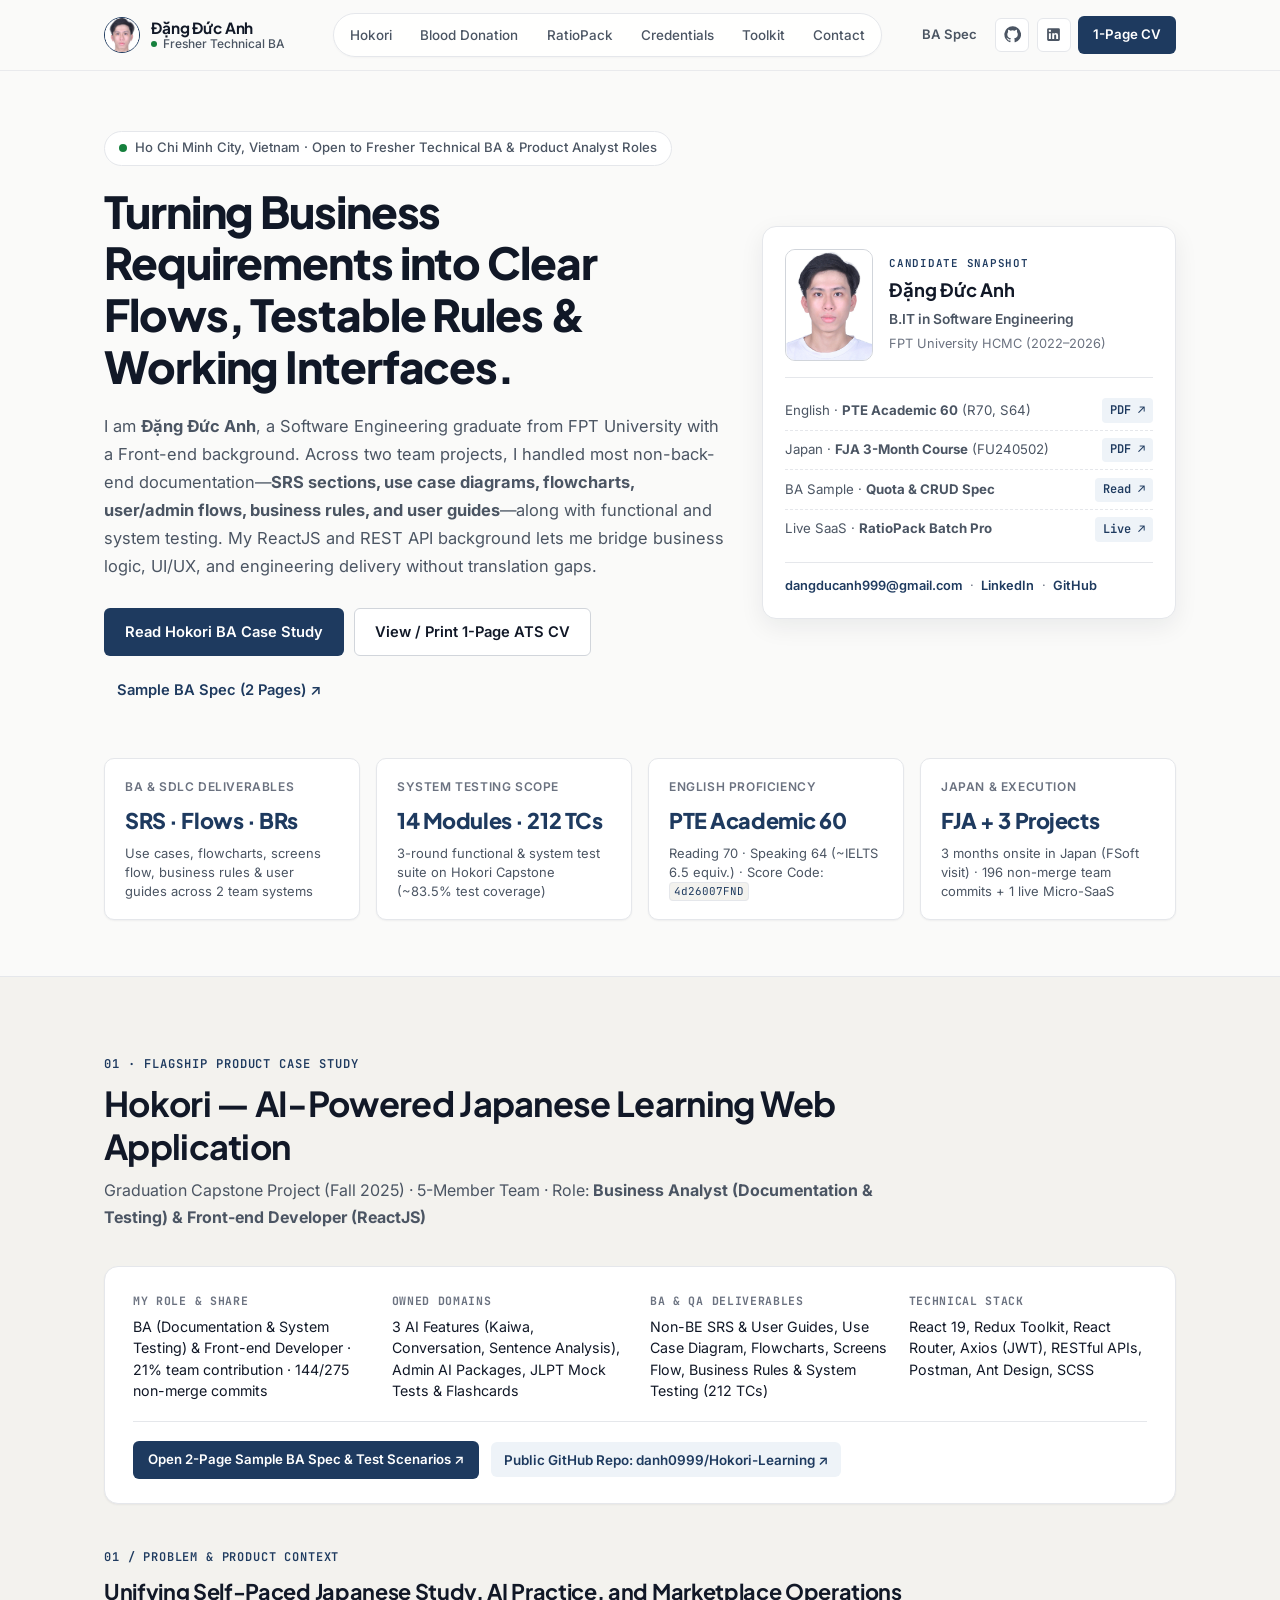
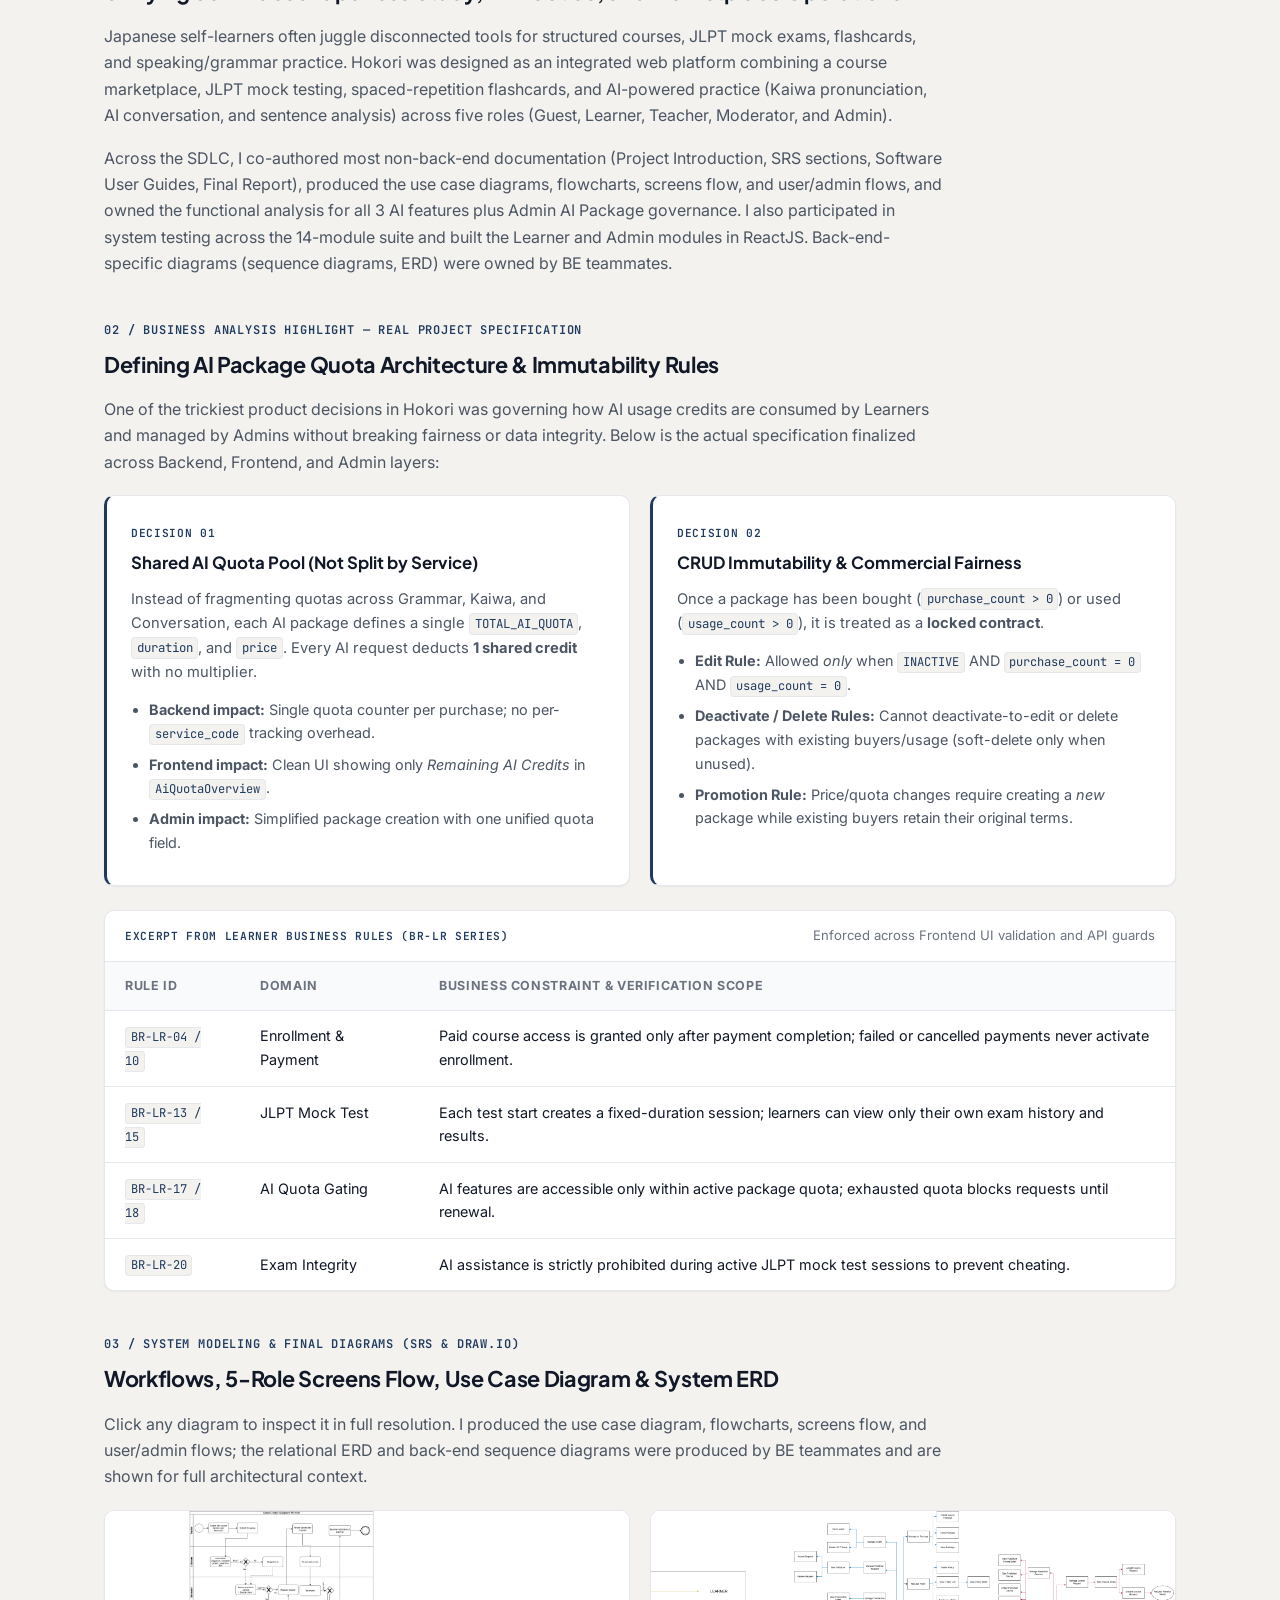
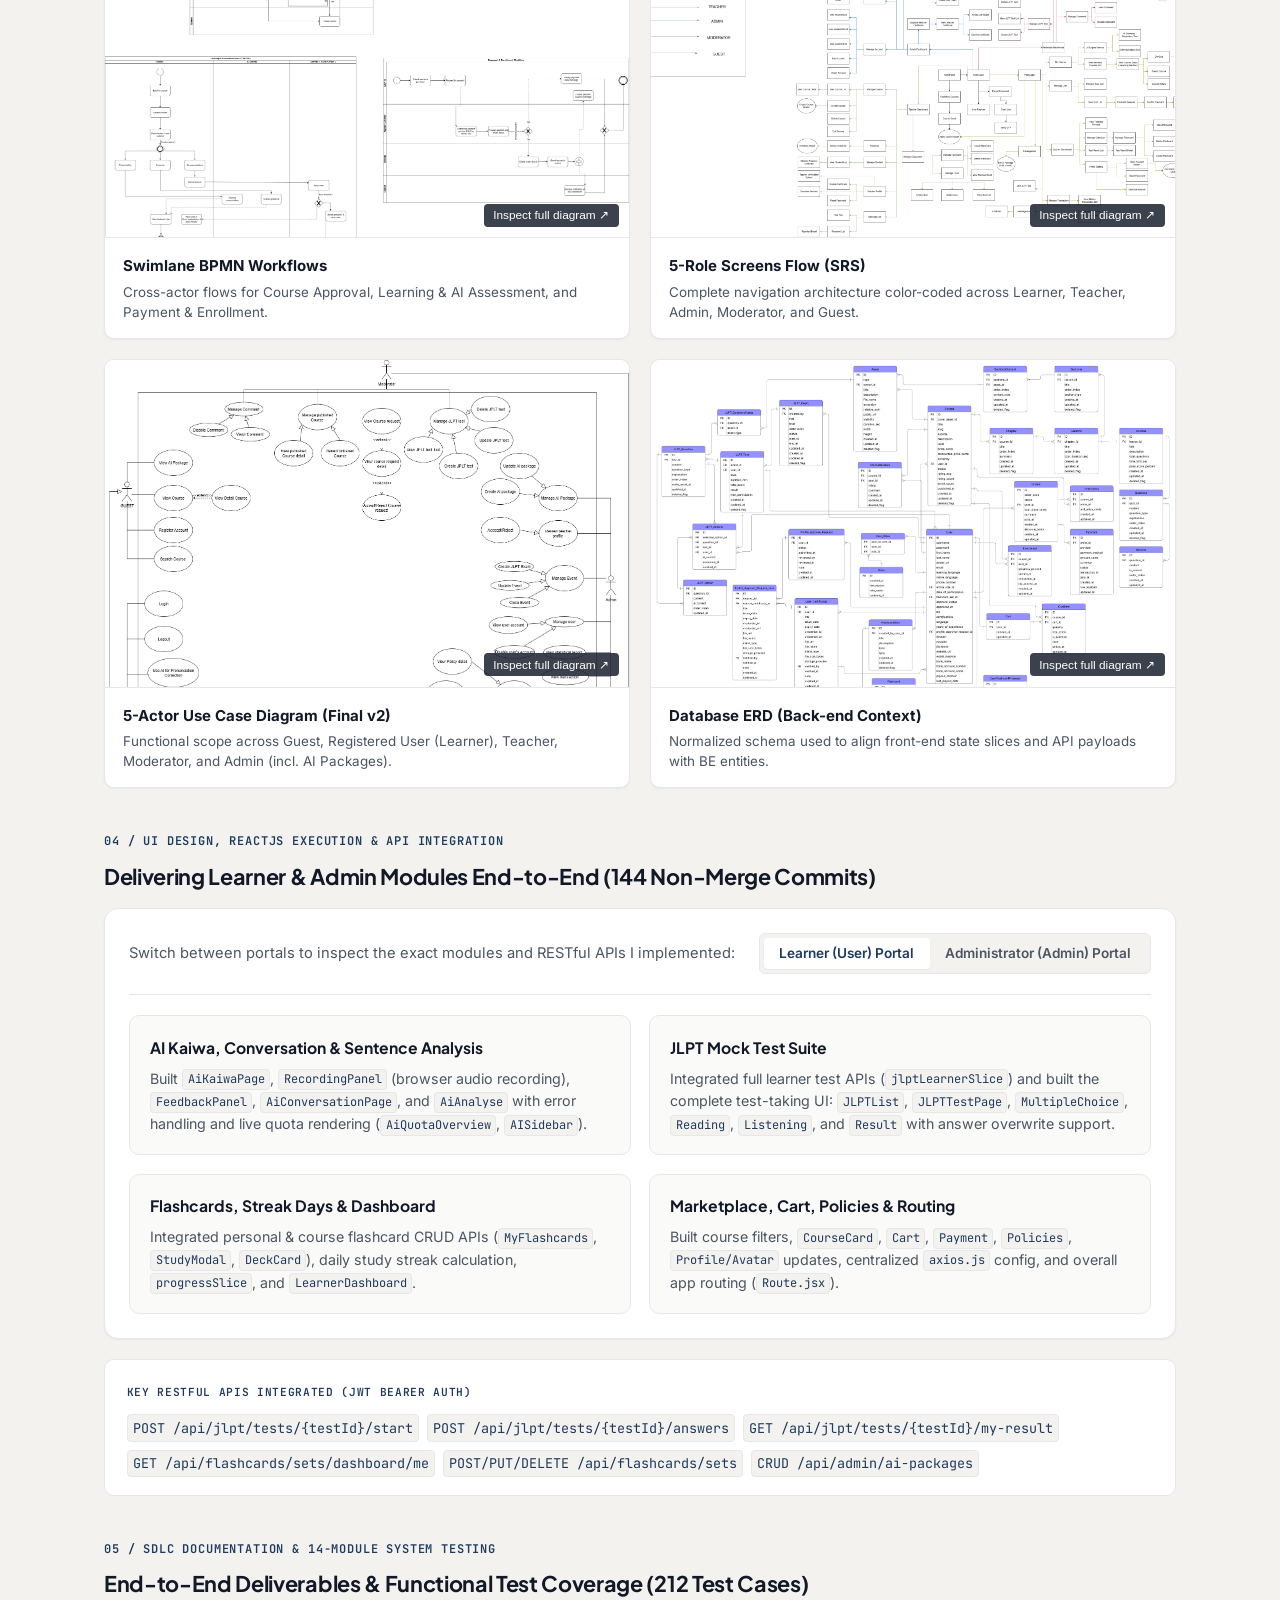
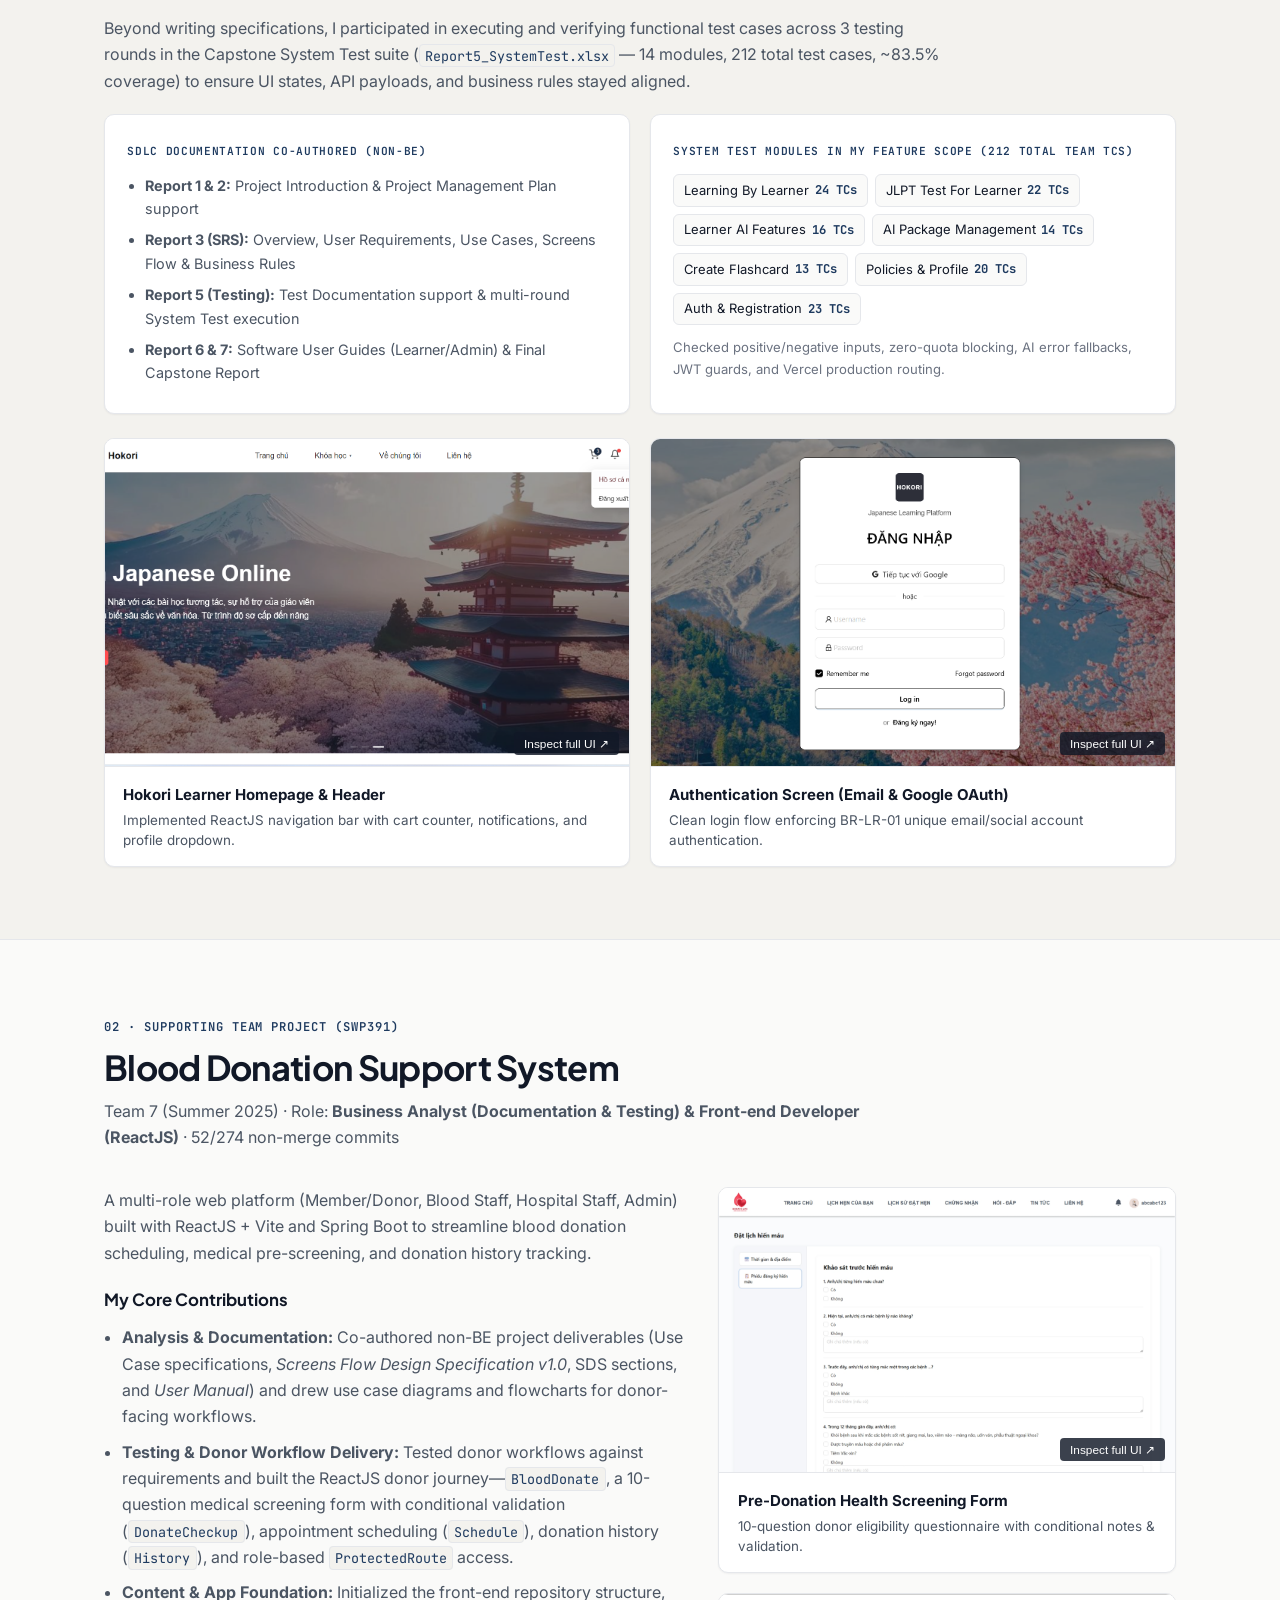
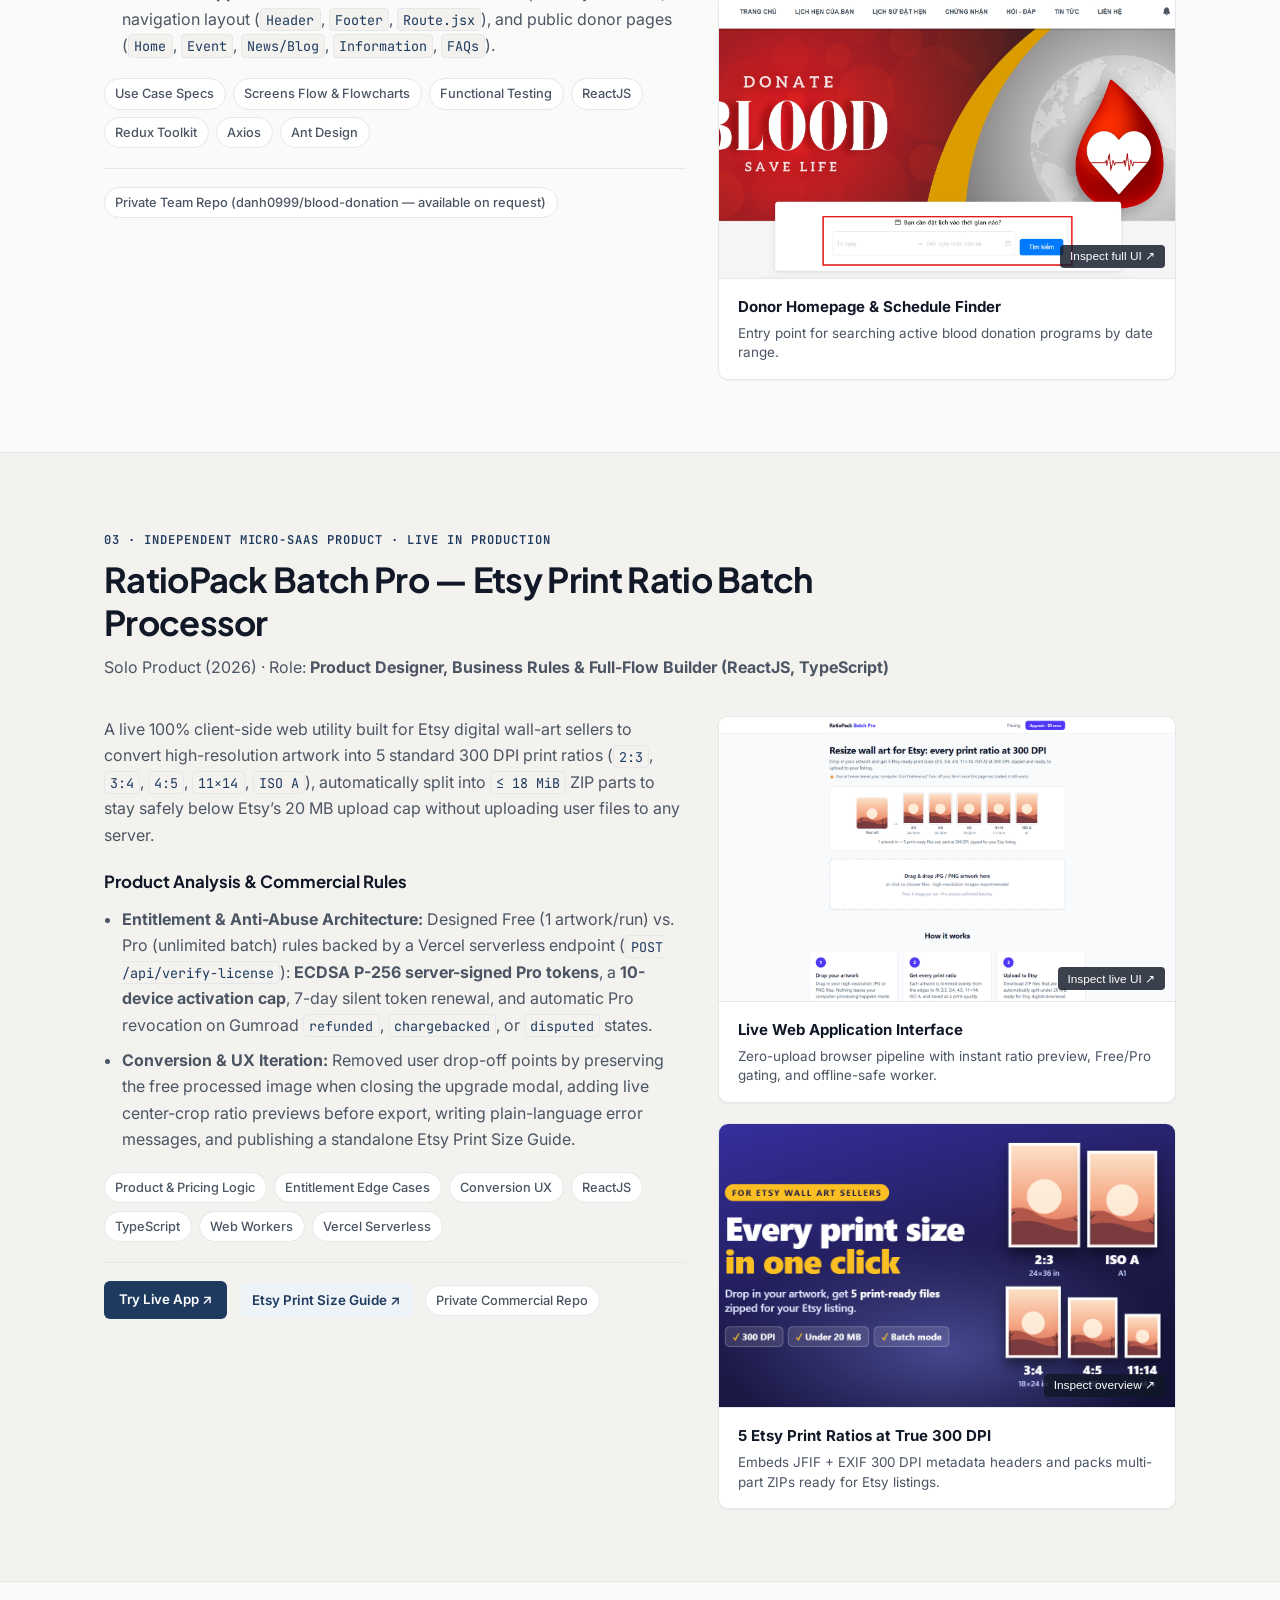
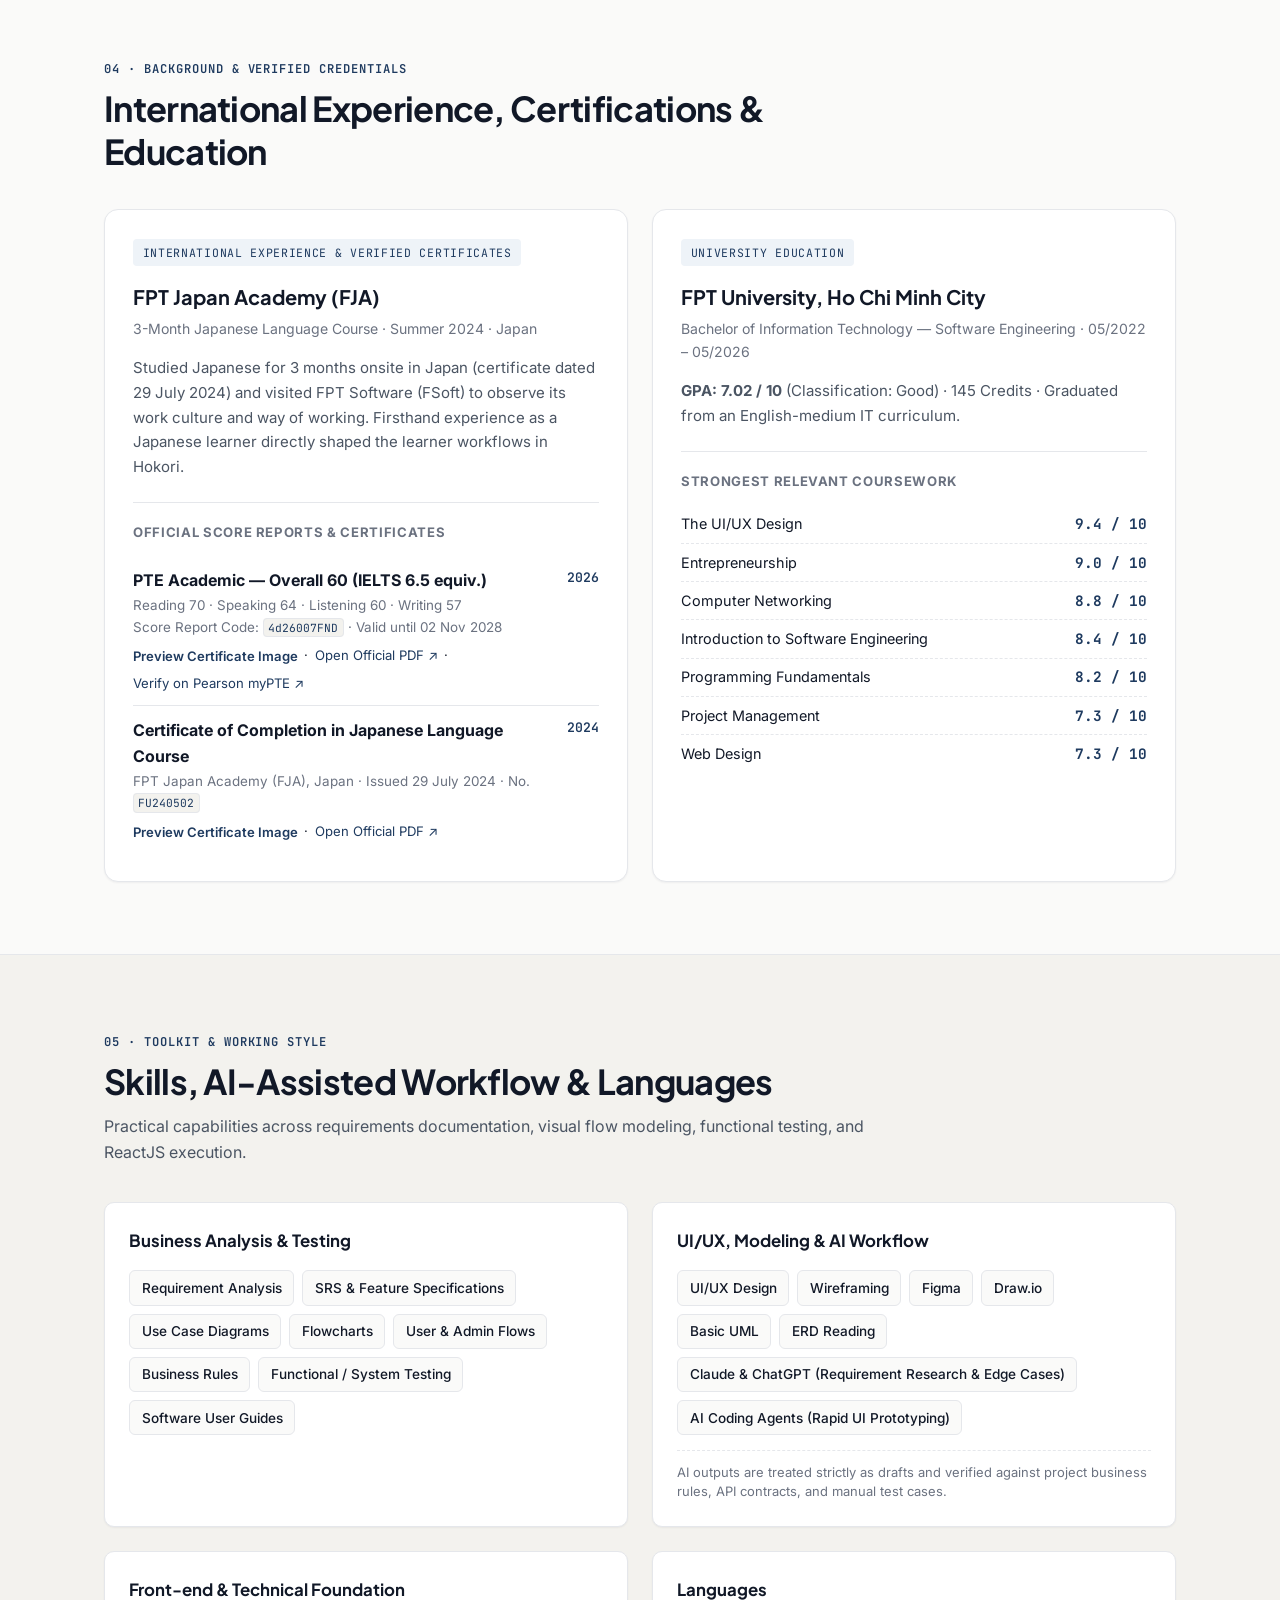
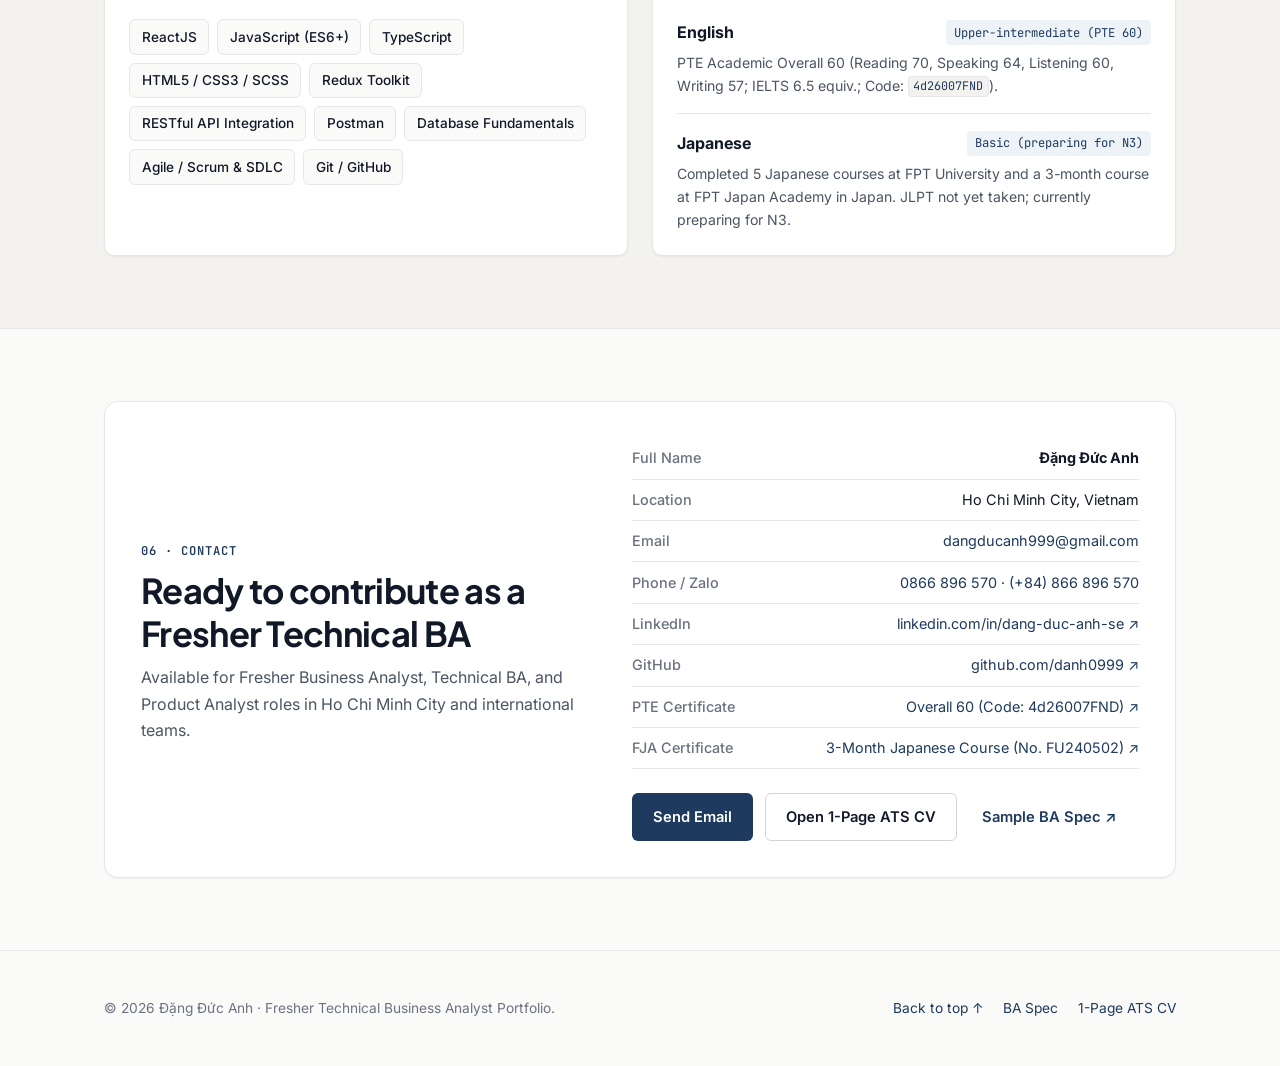
==== commit e643fd9e: "feat: redesign portfolio header & hero snapshot, add verified SDLC/testing breakdown, clean obsolete" ====
--- a/index.html
+++ b/index.html
@@ -3,46 +3,64 @@
 <head>
   <meta charset="UTF-8" />
   <meta name="viewport" content="width=device-width, initial-scale=1.0" />
-  <meta name="description" content="Đặng Đức Anh — Fresher Technical Business Analyst with a Front-end Background. Requirements, Business Rules, Flows, Testing & ReactJS Case Studies." />
-  <title>Đặng Đức Anh — Technical Business Analyst | UI/UX &amp; ReactJS Portfolio</title>
+  <meta name="description" content="Đặng Đức Anh — Fresher Technical Business Analyst with a Front-end Background. SRS, Use Cases, Flowcharts, Business Rules, System Testing & ReactJS Case Studies." />
+  <title>Đặng Đức Anh — Fresher Technical Business Analyst | Portfolio &amp; Case Studies</title>
   <link rel="preconnect" href="https://fonts.googleapis.com" />
   <link rel="preconnect" href="https://fonts.gstatic.com" crossorigin />
-  <link href="https://fonts.googleapis.com/css2?family=Inter:wght@400;500;600;700&family=JetBrains+Mono:wght@400;500&family=Plus+Jakarta+Sans:wght@600;700;800&display=swap" rel="stylesheet" />
+  <link href="https://fonts.googleapis.com/css2?family=Inter:wght@400;500;600;700&family=JetBrains+Mono:wght@400;500;600&family=Plus+Jakarta+Sans:wght@600;700;800&display=swap" rel="stylesheet" />
   <link rel="stylesheet" href="styles.css" />
 </head>
 <body>
   <a class="skip-link" href="#main-content">Skip to main content</a>
 
-  <!-- Header Navigation -->
+  <!-- Sticky State-Aware Header -->
   <header class="site-header">
-    <div class="container header-inner">
-      <a href="#top" class="brand" aria-label="Đặng Đức Anh Home">
-        <span class="brand-mark" aria-hidden="true">DA</span>
-        <span class="brand-name">Đặng Đức Anh</span>
-      </a>
-
-      <button
-        class="nav-toggle"
-        type="button"
-        aria-expanded="false"
-        aria-controls="primary-nav"
-        aria-label="Toggle navigation menu"
-      >
-        <span class="nav-toggle-bar"></span>
-        <span class="nav-toggle-bar"></span>
-      </button>
-
-      <nav id="primary-nav" class="primary-nav" aria-label="Primary">
-        <ul class="nav-list">
-          <li><a href="#hokori" class="nav-link">Hokori</a></li>
-          <li><a href="#blood-donation" class="nav-link">Blood Donation</a></li>
-          <li><a href="#ratiopack" class="nav-link">RatioPack</a></li>
-          <li><a href="#background" class="nav-link">Global &amp; Education</a></li>
-          <li><a href="#skills" class="nav-link">Skills</a></li>
-          <li><a href="#contact" class="nav-link">Contact</a></li>
-        </ul>
-        <a href="cv.html" class="btn btn-primary btn-sm">ATS CV (PDF)</a>
-      </nav>
+    <div class="header-bar">
+      <div class="container header-inner">
+        <a href="#top" class="brand" aria-label="Đặng Đức Anh — Fresher Technical Business Analyst">
+          <img src="assets/avatar.jpg" alt="" class="brand-avatar" width="36" height="36" />
+          <span class="brand-text">
+            <span class="brand-name">Đặng Đức Anh</span>
+            <span class="brand-role"><span class="brand-dot" aria-hidden="true"></span>Fresher Technical BA</span>
+          </span>
+        </a>
+
+        <button
+          class="nav-toggle"
+          type="button"
+          aria-expanded="false"
+          aria-controls="primary-nav"
+          aria-label="Toggle navigation menu"
+        >
+          <span class="nav-toggle-icon" aria-hidden="true">
+            <span class="nav-toggle-bar"></span>
+            <span class="nav-toggle-bar"></span>
+          </span>
+          <span class="nav-toggle-label">Menu</span>
+        </button>
+
+        <nav id="primary-nav" class="primary-nav" aria-label="Primary">
+          <ul class="nav-list">
+            <li><a href="#hokori" class="nav-link">Hokori</a></li>
+            <li><a href="#blood-donation" class="nav-link">Blood Donation</a></li>
+            <li><a href="#ratiopack" class="nav-link">RatioPack</a></li>
+            <li><a href="#background" class="nav-link">Credentials</a></li>
+            <li><a href="#skills" class="nav-link">Toolkit</a></li>
+            <li><a href="#contact" class="nav-link">Contact</a></li>
+          </ul>
+
+          <div class="header-actions">
+            <a href="hokori-ba-spec.html" class="header-link-subtle" title="Open 2-page Sample BA Specification">BA Spec</a>
+            <a href="https://github.com/danh0999" class="icon-btn" target="_blank" rel="noopener noreferrer" aria-label="GitHub profile (danh0999)" title="GitHub">
+              <svg viewBox="0 0 24 24" width="17" height="17" fill="currentColor" aria-hidden="true"><path d="M12 .5a11.5 11.5 0 0 0-3.64 22.41c.58.1.79-.25.79-.56v-2.02c-3.2.7-3.88-1.38-3.88-1.38-.52-1.33-1.28-1.68-1.28-1.68-1.05-.72.08-.7.08-.7 1.16.08 1.77 1.2 1.77 1.2 1.03 1.76 2.7 1.25 3.36.96.1-.75.4-1.25.73-1.54-2.55-.29-5.24-1.28-5.24-5.68 0-1.26.45-2.28 1.19-3.09-.12-.29-.52-1.46.11-3.05 0 0 .97-.31 3.18 1.18a11.05 11.05 0 0 1 5.8 0c2.2-1.49 3.17-1.18 3.17-1.18.63 1.59.23 2.76.12 3.05.74.81 1.18 1.83 1.18 3.09 0 4.41-2.69 5.38-5.26 5.67.42.36.78 1.06.78 2.14v3.17c0 .31.21.67.8.56A11.5 11.5 0 0 0 12 .5Z"/></svg>
+            </a>
+            <a href="https://www.linkedin.com/in/dang-duc-anh-se/" class="icon-btn" target="_blank" rel="noopener noreferrer" aria-label="LinkedIn profile" title="LinkedIn">
+              <svg viewBox="0 0 24 24" width="17" height="17" fill="currentColor" aria-hidden="true"><path d="M19 3A2 2 0 0 1 21 5v14a2 2 0 0 1-2 2H5a2 2 0 0 1-2-2V5a2 2 0 0 1 2-2h14m-.5 15.5v-5.3a3.26 3.26 0 0 0-3.26-3.26c-.85 0-1.84.52-2.28 1.3v-1.11h-2.79v8.37h2.79v-4.93c0-.77.62-1.4 1.39-1.4a1.4 1.4 0 0 1 1.4 1.4v4.93h2.75M6.88 8.56a1.68 1.68 0 0 0 1.68-1.68c0-.93-.75-1.69-1.68-1.69a1.69 1.69 0 0 0-1.69 1.69c0 .93.76 1.68 1.69 1.68m1.39 9.94v-8.37H5.5v8.37h2.77Z"/></svg>
+            </a>
+            <a href="cv.html" class="btn btn-primary btn-sm">1-Page CV</a>
+          </div>
+        </nav>
+      </div>
     </div>
   </header>
 
@@ -54,50 +72,97 @@
           <div class="hero-content">
             <div class="eyebrow">
               <span class="status-dot" aria-hidden="true"></span>
-              <span>Ho Chi Minh City, Vietnam &middot; Open to Technical BA &amp; Product Roles (International Teams)</span>
+              <span>Ho Chi Minh City, Vietnam &middot; Open to Fresher Technical BA &amp; Product Analyst Roles</span>
             </div>
 
             <h1 class="hero-title">
-              Fresher Technical Business Analyst with a Front-end Background.
+              Turning Business Requirements into Clear Flows, Testable Rules &amp; Working Interfaces.
             </h1>
 
             <p class="hero-subtitle">
-              I am <strong>Đặng Đức Anh</strong>, a Software Engineering graduate from FPT University with a Front-end background. Across two team projects I handled most non-back-end documentation&mdash;SRS sections, use case diagrams, flowcharts, user/admin flows, business rules, and user guides&mdash;along with functional/system testing. My ReactJS background lets me read APIs and bridge requirements with engineering delivery.
+              I am <strong>Đặng Đức Anh</strong>, a Software Engineering graduate from FPT University with a Front-end
+              background. Across two team projects, I handled most non-back-end documentation&mdash;<strong>SRS sections,
+              use case diagrams, flowcharts, user/admin flows, business rules, and user guides</strong>&mdash;along with
+              functional and system testing. My ReactJS and REST API background lets me bridge business logic, UI/UX, and
+              engineering delivery without translation gaps.
             </p>
 
             <div class="hero-actions">
-              <a href="#hokori" class="btn btn-primary">Read Hokori Case Study</a>
+              <a href="#hokori" class="btn btn-primary">Read Hokori BA Case Study</a>
               <a href="cv.html" class="btn btn-secondary">View / Print 1-Page ATS CV</a>
-              <a href="mailto:dangducanh999@gmail.com" class="btn btn-ghost">dangducanh999@gmail.com</a>
-            </div>
-          </div>
-
-          <div class="hero-portrait-wrap">
-            <img src="assets/avatar.jpg" alt="Đặng Đức Anh portrait" class="hero-portrait" />
-          </div>
-        </div>
-
-        <!-- Factual Highlights Strip -->
+              <a href="hokori-ba-spec.html" class="btn btn-ghost">Sample BA Spec (2 Pages) &nearr;</a>
+            </div>
+          </div>
+
+          <!-- Recruiter Quick-Verify Snapshot Card -->
+          <aside class="profile-card" aria-label="Candidate quick verification">
+            <div class="profile-card-top">
+              <img
+                src="assets/avatar.jpg"
+                alt="Đặng Đức Anh portrait"
+                class="hero-portrait"
+                width="96"
+                height="122"
+                fetchpriority="high"
+              />
+              <div class="profile-card-id">
+                <span class="profile-kicker">Candidate Snapshot</span>
+                <strong class="profile-name">Đặng Đức Anh</strong>
+                <span class="profile-degree">B.IT in Software Engineering</span>
+                <span class="profile-uni">FPT University HCMC (2022&ndash;2026)</span>
+              </div>
+            </div>
+
+            <ul class="profile-verify-list">
+              <li>
+                <span>English &middot; <strong>PTE Academic 60</strong> (R70, S64)</span>
+                <a href="assets/pte-score-report.pdf" target="_blank" rel="noopener noreferrer">PDF &nearr;</a>
+              </li>
+              <li>
+                <span>Japan &middot; <strong>FJA 3-Month Course</strong> (FU240502)</span>
+                <a href="assets/fja-certificate.pdf" target="_blank" rel="noopener noreferrer">PDF &nearr;</a>
+              </li>
+              <li>
+                <span>BA Sample &middot; <strong>Quota &amp; CRUD Spec</strong></span>
+                <a href="hokori-ba-spec.html">Read &nearr;</a>
+              </li>
+              <li>
+                <span>Live SaaS &middot; <strong>RatioPack Batch Pro</strong></span>
+                <a href="https://ratiopack-batch-pro.vercel.app/" target="_blank" rel="noopener noreferrer">Live &nearr;</a>
+              </li>
+            </ul>
+
+            <div class="profile-card-footer">
+              <a href="mailto:dangducanh999@gmail.com">dangducanh999@gmail.com</a>
+              <span>&middot;</span>
+              <a href="https://www.linkedin.com/in/dang-duc-anh-se/" target="_blank" rel="noopener noreferrer">LinkedIn</a>
+              <span>&middot;</span>
+              <a href="https://github.com/danh0999" target="_blank" rel="noopener noreferrer">GitHub</a>
+            </div>
+          </aside>
+        </div>
+
+        <!-- Factual BA & Delivery Highlights Strip -->
         <dl class="metrics-strip" aria-label="Key verified credentials">
           <div class="metric-card">
-            <dt class="metric-label">UI/UX Design</dt>
-            <dd class="metric-value">9.4 / 10</dd>
-            <p class="metric-note">Highest coursework score at FPT University</p>
+            <dt class="metric-label">BA &amp; SDLC Deliverables</dt>
+            <dd class="metric-value">SRS &middot; Flows &middot; BRs</dd>
+            <p class="metric-note">Use cases, flowcharts, screens flow, business rules &amp; user guides across 2 team systems</p>
+          </div>
+          <div class="metric-card">
+            <dt class="metric-label">System Testing Scope</dt>
+            <dd class="metric-value">14 Modules &middot; 212 TCs</dd>
+            <p class="metric-note">3-round functional &amp; system test suite on Hokori Capstone (~83.5% test coverage)</p>
           </div>
           <div class="metric-card">
             <dt class="metric-label">English Proficiency</dt>
-            <dd class="metric-value">PTE 60</dd>
-            <p class="metric-note">Reading 70 &middot; Speaking 64 &middot; IELTS 6.5 equiv.</p>
+            <dd class="metric-value">PTE Academic 60</dd>
+            <p class="metric-note">Reading 70 &middot; Speaking 64 (~IELTS 6.5 equiv.) &middot; Score Code: <code>4d26007FND</code></p>
           </div>
           <div class="metric-card">
-            <dt class="metric-label">Japanese Course in Japan</dt>
-            <dd class="metric-value">3 Months</dd>
-            <p class="metric-note">FPT Japan Academy (Summer 2024) &middot; preparing for JLPT N3</p>
-          </div>
-          <div class="metric-card">
-            <dt class="metric-label">End-to-End Delivery</dt>
-            <dd class="metric-value">Docs &rarr; UI &rarr; API</dd>
-            <p class="metric-note">144 commits on Hokori &middot; 52 on Blood Donation (excl. merges)</p>
+            <dt class="metric-label">Japan &amp; Execution</dt>
+            <dd class="metric-value">FJA + 3 Projects</dd>
+            <p class="metric-note">3 months onsite in Japan (FSoft visit) &middot; 196 non-merge team commits + 1 live Micro-SaaS</p>
           </div>
         </dl>
       </div>
@@ -107,11 +172,11 @@
     <section id="hokori" class="section section-alt">
       <div class="container">
         <div class="section-header">
-          <span class="section-kicker">Flagship Product Case Study</span>
+          <span class="section-kicker">01 &middot; Flagship Product Case Study</span>
           <h2 class="section-title">Hokori &mdash; AI-Powered Japanese Learning Web Application</h2>
           <p class="section-lead">
             Graduation Capstone Project (Fall 2025) &middot; 5-Member Team &middot;
-            Role: <strong>Business Analyst (team documentation) &amp; Front-end Developer (ReactJS)</strong>
+            Role: <strong>Business Analyst (Documentation &amp; Testing) &amp; Front-end Developer (ReactJS)</strong>
           </p>
         </div>
 
@@ -119,29 +184,29 @@
         <div class="case-overview">
           <div class="case-meta-grid">
             <div>
-              <h3 class="meta-heading">My Role</h3>
-              <p>BA (use cases, flowcharts, user/admin flows, business rules) &amp; Front-end Developer &middot; 21% team contribution (official list: FE) &middot; 144 non-merge commits</p>
+              <h3 class="meta-heading">My Role &amp; Share</h3>
+              <p>BA (Documentation &amp; System Testing) &amp; Front-end Developer &middot; 21% team contribution &middot; 144/275 non-merge commits</p>
             </div>
             <div>
-              <h3 class="meta-heading">Product Scope</h3>
-              <p>Learner (User) Portal &amp; Administrator (Admin) Portal across AI, JLPT, Flashcards &amp; Courses</p>
+              <h3 class="meta-heading">Owned Domains</h3>
+              <p>3 AI Features (Kaiwa, Conversation, Sentence Analysis), Admin AI Packages, JLPT Mock Tests &amp; Flashcards</p>
             </div>
             <div>
-              <h3 class="meta-heading">BA &amp; UX Artifacts</h3>
-              <p>Business Rules (Learner BR-LR series + AI Package Spec), Use Case Diagram, Flowcharts / User &amp; Admin Flows. (ERD and sequence diagrams: BE members)</p>
+              <h3 class="meta-heading">BA &amp; QA Deliverables</h3>
+              <p>Non-BE SRS &amp; User Guides, Use Case Diagram, Flowcharts, Screens Flow, Business Rules &amp; System Testing (212 TCs)</p>
             </div>
             <div>
               <h3 class="meta-heading">Technical Stack</h3>
-              <p>ReactJS, Redux Toolkit, React Router, Axios, RESTful APIs, Postman, Ant Design, SCSS</p>
+              <p>React 19, Redux Toolkit, React Router, Axios (JWT), RESTful APIs, Postman, Ant Design, SCSS</p>
             </div>
           </div>
 
           <div class="case-links">
             <a href="hokori-ba-spec.html" class="btn btn-primary btn-sm">
-              View Sample BA Spec (2 pages) &nearr;
+              Open 2-Page Sample BA Spec &amp; Test Scenarios &nearr;
             </a>
             <a href="https://github.com/danh0999/Hokori-Learning" class="link-chip" target="_blank" rel="noopener noreferrer">
-              GitHub Repo: danh0999/Hokori-Learning &nearr;
+              Public GitHub Repo: danh0999/Hokori-Learning &nearr;
             </a>
           </div>
         </div>
@@ -154,11 +219,15 @@
             Japanese self-learners often juggle disconnected tools for structured courses, JLPT mock exams,
             flashcards, and speaking/grammar practice. Hokori was designed as an integrated web platform
             combining a course marketplace, JLPT mock testing, spaced-repetition flashcards, and AI-powered
-            practice (Kaiwa pronunciation, AI conversation, and sentence analysis) across multiple roles
-            (Learner, Teacher, Moderator, and Admin).
+            practice (Kaiwa pronunciation, AI conversation, and sentence analysis) across five roles
+            (Guest, Learner, Teacher, Moderator, and Admin).
           </p>
           <p class="block-text">
-            I handled most non-back-end documentation across the project (Project Introduction, SRS sections, User Guides, Final Report), produced the use case diagrams, flowcharts, screens flow, and user/admin flows, and owned the analysis for all 3 AI features (AI Kaiwa, AI Conversation, AI Sentence Analysis) plus Admin AI Package management. I also participated in system testing (14-module, 212-test-case suite) and built the Learner and Admin modules in ReactJS with RESTful API integration. Back-end-specific diagrams (sequence diagrams, ERD) were owned by BE members.
+            Across the SDLC, I co-authored most non-back-end documentation (Project Introduction, SRS sections,
+            Software User Guides, Final Report), produced the use case diagrams, flowcharts, screens flow, and
+            user/admin flows, and owned the functional analysis for all 3 AI features plus Admin AI Package
+            governance. I also participated in system testing across the 14-module suite and built the Learner
+            and Admin modules in ReactJS. Back-end-specific diagrams (sequence diagrams, ERD) were owned by BE teammates.
           </p>
         </div>
 
@@ -250,11 +319,11 @@
         <!-- 03. System & User Flows (Real Final Diagrams) -->
         <div class="case-block">
           <div class="block-label">03 / System Modeling &amp; Final Diagrams (SRS &amp; Draw.io)</div>
-          <h3 class="block-title">Team Analysis Artifacts: Workflows, 5-Role Screens Flow, Use Case Diagram &amp; ERD</h3>
-          <p class="block-text">My part: the use case diagram and flowcharts / user and admin flows. The ERD and sequence diagrams were produced by BE members and are shown for context.</p>
+          <h3 class="block-title">Workflows, 5-Role Screens Flow, Use Case Diagram &amp; System ERD</h3>
           <p class="block-text">
-            Click any diagram below to inspect it in full resolution. These final capstone artifacts served as the
-            shared source of truth between BA specifications, ReactJS screens, and Back-end RESTful APIs.
+            Click any diagram to inspect it in full resolution. I produced the use case diagram, flowcharts, screens flow,
+            and user/admin flows; the relational ERD and back-end sequence diagrams were produced by BE teammates and are
+            shown for full architectural context.
           </p>
 
           <div class="diagram-grid diagram-grid-2">
@@ -292,13 +361,13 @@
             </figure>
 
             <figure class="artifact-card">
-              <button type="button" class="artifact-trigger" data-lightbox="assets/hokori-erd.png" data-caption="Hokori — Relational Database ERD (Courses, Orders/Payments, Enrollments, JLPT Tests, Flashcard Sets &amp; Progress)">
+              <button type="button" class="artifact-trigger" data-lightbox="assets/hokori-erd.png" data-caption="Hokori — Relational Database ERD (Produced by BE Team — Courses, Orders/Payments, Enrollments, JLPT Tests, Flashcards)">
                 <img src="assets/hokori-erd.png" alt="Hokori database entity relationship diagram" loading="lazy" />
                 <span class="zoom-badge">Inspect full diagram &nearr;</span>
               </button>
               <figcaption>
-                <strong>Database ERD</strong>
-                <span>Normalized schema connecting Users/Roles, Courses, Orders/Payments, JLPT Tests, and Flashcard Progress.</span>
+                <strong>Database ERD (Back-end Context)</strong>
+                <span>Normalized schema used to align front-end state slices and API payloads with BE entities.</span>
               </figcaption>
             </figure>
           </div>
@@ -307,7 +376,7 @@
         <!-- 04. UI & ReactJS / RESTful API Execution -->
         <div class="case-block">
           <div class="block-label">04 / UI Design, ReactJS Execution &amp; API Integration</div>
-          <h3 class="block-title">Delivering Learner &amp; Admin Modules End-to-End</h3>
+          <h3 class="block-title">Delivering Learner &amp; Admin Modules End-to-End (144 Non-Merge Commits)</h3>
 
           <div class="portal-explorer">
             <div class="portal-header">
@@ -367,7 +436,7 @@
                   </p>
                 </div>
                 <div class="module-card">
-                  <h4>Admin UI/UX Alignment &amp; Verification</h4>
+                  <h4>Admin UI/UX Alignment &amp; API Verification</h4>
                   <p>
                     Refined Admin portal layouts for operational clarity, verified JWT-protected RESTful API
                     payloads via Postman, and validated Admin-to-Learner synchronization (newly published packages
@@ -392,20 +461,43 @@
           </div>
         </div>
 
-        <!-- 05. UAT & Usability Validation -->
+        <!-- 05. SDLC Deliverables & 14-Module System Testing -->
         <div class="case-block">
-          <div class="block-label">05 / Functional &amp; System Testing</div>
-          <h3 class="block-title">Checking Screens Against Business Rules &amp; API Responses</h3>
-          <ul class="clean-list">
-            <li>
-              <strong>End-User Perspective Validation:</strong> Participated in functional and system testing across the team's 14-module test suite (212 test cases) to
-              verify that rendered UI states matched back-end API responses (JLPT scoring, flashcard streak updates,
-              AI quota deductions, and course enrollment gating).
-            </li>
-            <li>
-              <strong>Edge-Case &amp; Error-State Checks:</strong> Checked AI error fallbacks, empty/zero-quota blocking, and Vercel production routing/import casing fixes.
-            </li>
-          </ul>
+          <div class="block-label">05 / SDLC Documentation &amp; 14-Module System Testing</div>
+          <h3 class="block-title">End-to-End Deliverables &amp; Functional Test Coverage (212 Test Cases)</h3>
+          <p class="block-text">
+            Beyond writing specifications, I participated in executing and verifying functional test cases across 3 testing
+            rounds in the Capstone System Test suite (<code>Report5_SystemTest.xlsx</code> &mdash; 14 modules, 212 total test cases,
+            ~83.5% coverage) to ensure UI states, API payloads, and business rules stayed aligned.
+          </p>
+
+          <div class="deliverables-grid">
+            <div class="deliverable-box">
+              <span class="mono-tag">SDLC DOCUMENTATION CO-AUTHORED (NON-BE)</span>
+              <ul class="deliverable-list">
+                <li><strong>Report 1 &amp; 2:</strong> Project Introduction &amp; Project Management Plan support</li>
+                <li><strong>Report 3 (SRS):</strong> Overview, User Requirements, Use Cases, Screens Flow &amp; Business Rules</li>
+                <li><strong>Report 5 (Testing):</strong> Test Documentation support &amp; multi-round System Test execution</li>
+                <li><strong>Report 6 &amp; 7:</strong> Software User Guides (Learner/Admin) &amp; Final Capstone Report</li>
+              </ul>
+            </div>
+
+            <div class="deliverable-box">
+              <span class="mono-tag">SYSTEM TEST MODULES IN MY FEATURE SCOPE (212 TOTAL TEAM TCS)</span>
+              <div class="tc-chips">
+                <span>Learning By Learner <strong>24 TCs</strong></span>
+                <span>JLPT Test For Learner <strong>22 TCs</strong></span>
+                <span>Learner AI Features <strong>16 TCs</strong></span>
+                <span>AI Package Management <strong>14 TCs</strong></span>
+                <span>Create Flashcard <strong>13 TCs</strong></span>
+                <span>Policies &amp; Profile <strong>20 TCs</strong></span>
+                <span>Auth &amp; Registration <strong>23 TCs</strong></span>
+              </div>
+              <p class="deliverable-note">
+                Checked positive/negative inputs, zero-quota blocking, AI error fallbacks, JWT guards, and Vercel production routing.
+              </p>
+            </div>
+          </div>
 
           <!-- Real Hokori UI Screenshots -->
           <div class="diagram-grid diagram-grid-2" style="margin-top: 1.5rem;">
@@ -431,11 +523,6 @@
               </figcaption>
             </figure>
           </div>
-
-          <div class="placeholder-banner">
-            <span class="mono-tag">OPTIONAL UPGRADE</span>
-            <span>Add a 60-second Loom walkthrough of Hokori AI Kaiwa &amp; Admin AI Packages when ready.</span>
-          </div>
         </div>
       </div>
     </section>
@@ -444,10 +531,10 @@
     <section id="blood-donation" class="section">
       <div class="container">
         <div class="section-header">
-          <span class="section-kicker">Supporting Academic Project</span>
+          <span class="section-kicker">02 &middot; Supporting Team Project (SWP391)</span>
           <h2 class="section-title">Blood Donation Support System</h2>
           <p class="section-lead">
-            Team Project (Summer 2025) &middot; Role: <strong>Business Analyst (documentation) &amp; Front-end Developer (ReactJS)</strong> &middot; 52 non-merge commits (of 274)
+            Team 7 (Summer 2025) &middot; Role: <strong>Business Analyst (Documentation &amp; Testing) &amp; Front-end Developer (ReactJS)</strong> &middot; 52/274 non-merge commits
           </p>
         </div>
 
@@ -455,28 +542,34 @@
           <div class="project-details">
             <p class="block-text">
               A multi-role web platform (Member/Donor, Blood Staff, Hospital Staff, Admin) built with
-              ReactJS + Vite and Spring Boot to streamline blood donation scheduling, health screening,
+              ReactJS + Vite and Spring Boot to streamline blood donation scheduling, medical pre-screening,
               and donation history tracking.
             </p>
 
             <h3 class="sub-heading">My Core Contributions</h3>
             <ul class="clean-list">
               <li>
-                <strong>Analysis &amp; Documentation:</strong> Contributed to the project documentation and drew use case diagrams and flowcharts for the donor-facing flows (back-end diagrams were owned by BE members).
-              </li>
-              <li>
-                <strong>Donor Workflow Delivery:</strong> Implemented the donor journey in ReactJS&mdash;<code>BloodDonate</code>, a 10-question medical screening form with validation (<code>DonateCheckup</code>), appointment scheduling (<code>Schedule</code>), donation history (<code>History</code>) and <code>ProtectedRoute</code> access&mdash;aligning eligibility rules with the back-end team.
+                <strong>Analysis &amp; Documentation:</strong> Co-authored non-BE project deliverables
+                (Use Case specifications, <em>Screens Flow Design Specification v1.0</em>, SDS sections, and
+                <em>User Manual</em>) and drew use case diagrams and flowcharts for donor-facing workflows.
+              </li>
+              <li>
+                <strong>Testing &amp; Donor Workflow Delivery:</strong> Tested donor workflows against requirements and
+                built the ReactJS donor journey&mdash;<code>BloodDonate</code>, a 10-question medical screening form
+                with conditional validation (<code>DonateCheckup</code>), appointment scheduling (<code>Schedule</code>),
+                donation history (<code>History</code>), and role-based <code>ProtectedRoute</code> access.
               </li>
               <li>
                 <strong>Content &amp; App Foundation:</strong> Initialized the front-end repository structure,
-                navigation layout (<code>Header</code>, <code>Footer</code>, <code>Route.jsx</code>), and donor
-                information pages (<code>Home</code>, <code>Event</code>, <code>News/Blog</code>, <code>Information</code>, <code>FAQs</code>).
+                navigation layout (<code>Header</code>, <code>Footer</code>, <code>Route.jsx</code>), and public donor
+                pages (<code>Home</code>, <code>Event</code>, <code>News/Blog</code>, <code>Information</code>, <code>FAQs</code>).
               </li>
             </ul>
 
             <div class="tag-row" aria-label="Skills applied">
-              <span class="tag">Flowcharts</span>
-              <span class="tag">Use Case Diagrams</span>
+              <span class="tag">Use Case Specs</span>
+              <span class="tag">Screens Flow &amp; Flowcharts</span>
+              <span class="tag">Functional Testing</span>
               <span class="tag">ReactJS</span>
               <span class="tag">Redux Toolkit</span>
               <span class="tag">Axios</span>
@@ -484,9 +577,7 @@
             </div>
 
             <div class="case-links">
-              <a href="https://github.com/danh0999/blood-donation" class="link-chip" target="_blank" rel="noopener noreferrer">
-                GitHub Repo (private, available on request)
-              </a>
+              <span class="tag">Private Team Repo (danh0999/blood-donation &mdash; available on request)</span>
             </div>
           </div>
 
@@ -498,7 +589,7 @@
               </button>
               <figcaption>
                 <strong>Pre-Donation Health Screening Form</strong>
-                <span>10-question donor eligibility questionnaire with conditional inputs &amp; validation.</span>
+                <span>10-question donor eligibility questionnaire with conditional notes &amp; validation.</span>
               </figcaption>
             </figure>
 
@@ -521,62 +612,82 @@
     <section id="ratiopack" class="section section-alt">
       <div class="container">
         <div class="section-header">
-          <span class="section-kicker">Independent Micro-SaaS Product &middot; Live on Production</span>
+          <span class="section-kicker">03 &middot; Independent Micro-SaaS Product &middot; Live in Production</span>
           <h2 class="section-title">RatioPack Batch Pro &mdash; Etsy Print Ratio Batch Processor</h2>
           <p class="section-lead">
-            Solo Product (2026) &middot; Role: <strong>Product Designer, Business Logic &amp; Front-end Builder</strong>
+            Solo Product (2026) &middot; Role: <strong>Product Designer, Business Rules &amp; Full-Flow Builder (ReactJS, TypeScript)</strong>
           </p>
         </div>
 
         <div class="project-split">
           <div class="project-details">
             <p class="block-text">
-              A 100% client-side web utility built and deployed for Etsy digital wall-art sellers who need to
-              convert artwork into 5 standard 300 DPI print ratios (2:3, 3:4, 4:5, 11&times;14, ISO A) packaged
-              within Etsy&rsquo;s 20 MB ZIP upload limit.
+              A live 100% client-side web utility built for Etsy digital wall-art sellers to convert high-resolution
+              artwork into 5 standard 300 DPI print ratios (<code>2:3</code>, <code>3:4</code>, <code>4:5</code>,
+              <code>11&times;14</code>, <code>ISO A</code>), automatically split into <code>&le; 18 MiB</code> ZIP parts
+              to stay safely below Etsy&rsquo;s 20 MB upload cap without uploading user files to any server.
             </p>
 
-            <h3 class="sub-heading">Product &amp; Business Analysis Highlights</h3>
+            <h3 class="sub-heading">Product Analysis &amp; Commercial Rules</h3>
             <ul class="clean-list">
               <li>
-                <strong>Commercial Licensing &amp; Edge-Case Rules:</strong> Designed the Free vs. Pro tier
-                architecture with server-signed license tokens, activation caps, 7-day periodic license
-                re-verification, and automatic Pro revocation upon refund or chargeback via Gumroad.
-              </li>
-              <li>
-                <strong>Conversion &amp; Usability Iteration:</strong> Eliminated UX friction points by
-                preserving free processed output when closing the paywall, adding live crop ratio previews,
-                plain-language error states, and an SEO-friendly Etsy Print Size Guide page.
+                <strong>Entitlement &amp; Anti-Abuse Architecture:</strong> Designed Free (1 artwork/run) vs. Pro
+                (unlimited batch) rules backed by a Vercel serverless endpoint (<code>POST /api/verify-license</code>):
+                <strong>ECDSA P-256 server-signed Pro tokens</strong>, a <strong>10-device activation cap</strong>,
+                7-day silent token renewal, and automatic Pro revocation on Gumroad <code>refunded</code>,
+                <code>chargebacked</code>, or <code>disputed</code> states.
+              </li>
+              <li>
+                <strong>Conversion &amp; UX Iteration:</strong> Removed user drop-off points by preserving the free
+                processed image when closing the upgrade modal, adding live center-crop ratio previews before export,
+                writing plain-language error messages, and publishing a standalone Etsy Print Size Guide.
               </li>
             </ul>
 
             <div class="tag-row" aria-label="Skills applied">
-              <span class="tag">Product Design</span>
-              <span class="tag">Licensing &amp; Entitlement Rules</span>
+              <span class="tag">Product &amp; Pricing Logic</span>
+              <span class="tag">Entitlement Edge Cases</span>
               <span class="tag">Conversion UX</span>
               <span class="tag">ReactJS</span>
               <span class="tag">TypeScript</span>
-              <span class="tag">Vercel</span>
+              <span class="tag">Web Workers</span>
+              <span class="tag">Vercel Serverless</span>
             </div>
 
             <div class="case-links">
-              <a href="https://ratiopack-batch-pro.vercel.app/" class="link-chip" target="_blank" rel="noopener noreferrer">
-                Live Product: ratiopack-batch-pro.vercel.app &nearr;
+              <a href="https://ratiopack-batch-pro.vercel.app/" class="btn btn-primary btn-sm" target="_blank" rel="noopener noreferrer">
+                Try Live App &nearr;
+              </a>
+              <a href="https://ratiopack-batch-pro.vercel.app/etsy-print-sizes/" class="link-chip" target="_blank" rel="noopener noreferrer">
+                Etsy Print Size Guide &nearr;
               </a>
               <span class="tag">Private Commercial Repo</span>
             </div>
           </div>
 
-          <figure class="artifact-card">
-            <button type="button" class="artifact-trigger" data-lightbox="assets/ratiopack-preview.png" data-caption="RatioPack Batch Pro — Live Micro-SaaS for Etsy Wall Art Sellers (5 Print Ratios at 300 DPI)">
-              <img src="assets/ratiopack-preview.png" alt="RatioPack Batch Pro product preview showing 5 Etsy print ratios at 300 DPI" loading="lazy" />
-              <span class="zoom-badge">Inspect preview &nearr;</span>
-            </button>
-            <figcaption>
-              <strong>Live Production Micro-SaaS</strong>
-              <span>End-to-end solo product demonstrating commercial business rules, UX polish, and live deployment.</span>
-            </figcaption>
-          </figure>
+          <div class="blood-gallery">
+            <figure class="artifact-card">
+              <button type="button" class="artifact-trigger" data-lightbox="assets/ratiopack-live-ui.png" data-caption="RatioPack Batch Pro — Live Browser Application UI (ratiopack-batch-pro.vercel.app)">
+                <img src="assets/ratiopack-live-ui.png" alt="RatioPack Batch Pro live web application interface" loading="lazy" />
+                <span class="zoom-badge">Inspect live UI &nearr;</span>
+              </button>
+              <figcaption>
+                <strong>Live Web Application Interface</strong>
+                <span>Zero-upload browser pipeline with instant ratio preview, Free/Pro gating, and offline-safe worker.</span>
+              </figcaption>
+            </figure>
+
+            <figure class="artifact-card">
+              <button type="button" class="artifact-trigger" data-lightbox="assets/ratiopack-preview.png" data-caption="RatioPack Batch Pro — 5 Standard Etsy Print Ratios at 300 DPI Packed Under 20 MB">
+                <img src="assets/ratiopack-preview.png" alt="RatioPack Batch Pro overview showing 5 Etsy print ratios at 300 DPI" loading="lazy" />
+                <span class="zoom-badge">Inspect overview &nearr;</span>
+              </button>
+              <figcaption>
+                <strong>5 Etsy Print Ratios at True 300 DPI</strong>
+                <span>Embeds JFIF + EXIF 300 DPI metadata headers and packs multi-part ZIPs ready for Etsy listings.</span>
+              </figcaption>
+            </figure>
+          </div>
         </div>
       </div>
     </section>
@@ -585,28 +696,28 @@
     <section id="background" class="section">
       <div class="container">
         <div class="section-header">
-          <span class="section-kicker">Background &amp; Credentials</span>
-          <h2 class="section-title">International Experience &amp; Education</h2>
+          <span class="section-kicker">04 &middot; Background &amp; Verified Credentials</span>
+          <h2 class="section-title">International Experience, Certifications &amp; Education</h2>
         </div>
 
         <div class="two-col-grid">
           <!-- International Experience -->
           <article class="info-card">
-            <div class="card-badge">International Experience / Global Training</div>
+            <div class="card-badge">International Experience &amp; Verified Certificates</div>
             <h3>FPT Japan Academy (FJA)</h3>
             <p class="card-meta">3-Month Japanese Language Course &middot; Summer 2024 &middot; Japan</p>
             <p class="card-body">
-              Studied Japanese for 3 months onsite in Japan (certificate dated 29 July 2024) and visited FPT Software (FSoft) to learn about its work culture and way of working. This experience as a Japanese language learner also informed the user-centered design of the Hokori capstone platform.
+              Studied Japanese for 3 months onsite in Japan (certificate dated 29 July 2024) and visited FPT Software (FSoft) to observe its work culture and way of working. Firsthand experience as a Japanese learner directly shaped the learner workflows in Hokori.
             </p>
 
             <div class="sub-block">
-              <h4>Verified Certifications</h4>
+              <h4>Official Score Reports &amp; Certificates</h4>
               <ul class="cert-list">
                 <li>
                   <div>
                     <strong>PTE Academic &mdash; Overall 60 (IELTS 6.5 equiv.)</strong>
                     <span class="cert-sub">Reading 70 &middot; Speaking 64 &middot; Listening 60 &middot; Writing 57</span>
-                    <span class="cert-sub">Score Report Code: <code>4d26007FND</code> &middot; Valid until Nov 2028</span>
+                    <span class="cert-sub">Score Report Code: <code>4d26007FND</code> &middot; Valid until 02 Nov 2028</span>
                     <div class="cert-actions">
                       <button type="button" class="link-btn artifact-trigger-inline" data-lightbox="assets/pte-score-report.png" data-caption="Pearson PTE Academic Official Score Report — Đặng Đức Anh (Overall 60 | Reading 70 | Speaking 64 | Code: 4d26007FND)">
                         Preview Certificate Image
@@ -639,7 +750,7 @@
 
           <!-- Education -->
           <article class="info-card">
-            <div class="card-badge">Education</div>
+            <div class="card-badge">University Education</div>
             <h3>FPT University, Ho Chi Minh City</h3>
             <p class="card-meta">Bachelor of Information Technology &mdash; Software Engineering &middot; 05/2022 &ndash; 05/2026</p>
             <p class="card-body">
@@ -667,51 +778,58 @@
     <section id="skills" class="section section-alt">
       <div class="container">
         <div class="section-header">
-          <span class="section-kicker">Toolkit</span>
-          <h2 class="section-title">Skills &amp; Languages</h2>
+          <span class="section-kicker">05 &middot; Toolkit &amp; Working Style</span>
+          <h2 class="section-title">Skills, AI-Assisted Workflow &amp; Languages</h2>
           <p class="section-lead">
-            Practical capabilities across requirements analysis, UX modeling, front-end execution, and cross-cultural communication.
+            Practical capabilities across requirements documentation, visual flow modeling, functional testing, and ReactJS execution.
           </p>
         </div>
 
         <div class="skills-grid">
           <div class="skill-group">
-            <h3>Business Analysis &amp; Product</h3>
+            <h3>Business Analysis &amp; Testing</h3>
             <ul class="tag-list">
               <li>Requirement Analysis</li>
+              <li>SRS &amp; Feature Specifications</li>
               <li>Use Case Diagrams</li>
-              <li>Flowcharts / User &amp; Admin Flows</li>
+              <li>Flowcharts</li>
+              <li>User &amp; Admin Flows</li>
               <li>Business Rules</li>
-              <li>Feature Specifications</li>
-              <li>Requirement Documentation</li>
+              <li>Functional / System Testing</li>
+              <li>Software User Guides</li>
             </ul>
           </div>
 
           <div class="skill-group">
-            <h3>UI/UX &amp; Modeling</h3>
+            <h3>UI/UX, Modeling &amp; AI Workflow</h3>
             <ul class="tag-list">
               <li>UI/UX Design</li>
               <li>Wireframing</li>
               <li>Figma</li>
               <li>Draw.io</li>
               <li>Basic UML</li>
-              <li>ERD Reading &amp; Mapping</li>
+              <li>ERD Reading</li>
+              <li>Claude &amp; ChatGPT (Requirement Research &amp; Edge Cases)</li>
+              <li>AI Coding Agents (Rapid UI Prototyping)</li>
             </ul>
+            <p class="skill-note">
+              AI outputs are treated strictly as drafts and verified against project business rules, API contracts, and manual test cases.
+            </p>
           </div>
 
           <div class="skill-group">
-            <h3>Front-end &amp; Technical</h3>
+            <h3>Front-end &amp; Technical Foundation</h3>
             <ul class="tag-list">
               <li>ReactJS</li>
-              <li>JavaScript</li>
-              <li>HTML/CSS</li>
+              <li>JavaScript (ES6+)</li>
+              <li>TypeScript</li>
+              <li>HTML5 / CSS3 / SCSS</li>
               <li>Redux Toolkit</li>
               <li>RESTful API Integration</li>
               <li>Postman</li>
               <li>Database Fundamentals</li>
-              <li>Agile/Scrum</li>
-              <li>SDLC</li>
-              <li>Git/GitHub</li>
+              <li>Agile / Scrum &amp; SDLC</li>
+              <li>Git / GitHub</li>
             </ul>
           </div>
 
@@ -722,14 +840,14 @@
                 <strong>English</strong>
                 <span class="lang-level">Upper-intermediate (PTE 60)</span>
               </div>
-              <p>PTE Academic Overall 60 (Reading 70, Speaking 64, Listening 60, Writing 57; IELTS 6.5 equiv.; Score Report Code: <code>4d26007FND</code>).</p>
+              <p>PTE Academic Overall 60 (Reading 70, Speaking 64, Listening 60, Writing 57; IELTS 6.5 equiv.; Code: <code>4d26007FND</code>).</p>
             </div>
             <div class="lang-item">
               <div class="lang-head">
                 <strong>Japanese</strong>
                 <span class="lang-level">Basic (preparing for N3)</span>
               </div>
-              <p>Completed 5 Japanese courses at FPT University and a 3-month course at FPT Japan Academy. JLPT not yet taken; currently preparing for N3.</p>
+              <p>Completed 5 Japanese courses at FPT University and a 3-month course at FPT Japan Academy in Japan. JLPT not yet taken; currently preparing for N3.</p>
             </div>
           </div>
         </div>
@@ -741,10 +859,10 @@
       <div class="container">
         <div class="contact-card">
           <div>
-            <span class="section-kicker">Contact</span>
+            <span class="section-kicker">06 &middot; Contact</span>
             <h2 class="section-title">Ready to contribute as a Fresher Technical BA</h2>
             <p class="section-lead">
-              Open to Technical Business Analyst, Product Analyst, and BA/UI-oriented roles in Ho Chi Minh City and international teams.
+              Available for Fresher Business Analyst, Technical BA, and Product Analyst roles in Ho Chi Minh City and international teams.
             </p>
           </div>
 
@@ -777,12 +895,17 @@
               <li>
                 <span class="contact-label">PTE Certificate</span>
                 <a href="assets/pte-score-report.pdf" target="_blank" rel="noopener noreferrer">Overall 60 (Code: 4d26007FND) &nearr;</a>
+              </li>
+              <li>
+                <span class="contact-label">FJA Certificate</span>
+                <a href="assets/fja-certificate.pdf" target="_blank" rel="noopener noreferrer">3-Month Japanese Course (No. FU240502) &nearr;</a>
               </li>
             </ul>
 
             <div class="contact-actions">
               <a href="mailto:dangducanh999@gmail.com" class="btn btn-primary">Send Email</a>
               <a href="cv.html" class="btn btn-secondary">Open 1-Page ATS CV</a>
+              <a href="hokori-ba-spec.html" class="btn btn-ghost">Sample BA Spec &nearr;</a>
             </div>
           </div>
         </div>
@@ -792,16 +915,17 @@
 
   <footer class="site-footer">
     <div class="container footer-inner">
-      <p>&copy; 2026 Đặng Đức Anh. Minimalist Portfolio &mdash; Built with semantic HTML, CSS &amp; vanilla JS.</p>
+      <p>&copy; 2026 Đặng Đức Anh &middot; Fresher Technical Business Analyst Portfolio.</p>
       <div class="footer-links">
         <a href="#top">Back to top &uarr;</a>
-        <a href="cv.html">ATS CV</a>
+        <a href="hokori-ba-spec.html">BA Spec</a>
+        <a href="cv.html">1-Page ATS CV</a>
       </div>
     </div>
   </footer>
 
   <!-- Native Accessible Lightbox Dialog for Diagrams & Screenshots -->
-  <dialog id="lightbox" class="lightbox" aria-label="Artifact image viewer">
+  <dialog id="lightbox" class="lightbox" closedby="any" aria-labelledby="lightbox-caption">
     <div class="lightbox-inner">
       <div class="lightbox-bar">
         <p id="lightbox-caption" class="lightbox-caption"></p>
--- a/styles.css
+++ b/styles.css
@@ -1,6 +1,6 @@
 /* ==========================================================================
-   Đặng Đức Anh — Technical BA & UI/UX / ReactJS Portfolio
-   Minimalist Editorial Design System (Warm Paper + Deep Slate + Indigo)
+   Đặng Đức Anh — Fresher Technical Business Analyst Portfolio
+   Minimalist Editorial Design System (Warm Paper + Deep Slate + Navy)
    ========================================================================== */
 
 :root {
@@ -16,9 +16,7 @@
   --accent-hover: #152b47;
   --accent-soft: #eef3f8;
   --status: #15803d;
-  --placeholder-bg: #fffbeb;
-  --placeholder-border: #fde68a;
-  --placeholder-ink: #92400e;
+  --header-height: 70px;
 
   --font-sans: 'Inter', -apple-system, BlinkMacSystemFont, 'Segoe UI', Roboto, sans-serif;
   --font-display: 'Plus Jakarta Sans', 'Inter', -apple-system, sans-serif;
@@ -28,8 +26,8 @@
   --radius-md: 10px;
   --radius-lg: 14px;
   --shadow-sm: 0 1px 2px rgba(17, 24, 39, 0.05);
-  --shadow-md: 0 6px 20px rgba(17, 24, 39, 0.06);
-  --max-width: 1080px;
+  --shadow-md: 0 8px 24px rgba(17, 24, 39, 0.07);
+  --max-width: 1120px;
 }
 
 *,
@@ -40,7 +38,7 @@
 
 html {
   scroll-behavior: smooth;
-  scroll-padding-top: 84px;
+  scroll-padding-top: calc(var(--header-height) + 16px);
 }
 
 @media (prefers-reduced-motion: reduce) {
@@ -86,7 +84,7 @@
 
 code {
   font-family: var(--font-mono);
-  font-size: 0.85em;
+  font-size: 0.84em;
   background: var(--bg-alt);
   border: 1px solid var(--border);
   padding: 0.12em 0.38em;
@@ -116,93 +114,209 @@
   padding: 0 1.5rem;
 }
 
-/* Header & Navigation
+/* Sticky State-Aware Header & Navigation
    -------------------------------------------------------------------------- */
 .site-header {
   position: sticky;
   top: 0;
   z-index: 50;
-  background: rgba(250, 250, 249, 0.9);
-  backdrop-filter: blur(10px);
-  border-bottom: 1px solid var(--border);
+  container-type: scroll-state;
+  container-name: site-header;
+}
+
+.header-bar {
+  background: rgba(250, 250, 249, 0.88);
+  backdrop-filter: blur(12px);
+  border-bottom: 1px solid rgba(229, 231, 235, 0.8);
+  transition: background-color 0.2s ease, box-shadow 0.2s ease, border-color 0.2s ease;
+}
+
+@container site-header scroll-state(stuck: top) {
+  .header-bar {
+    background: rgba(255, 255, 255, 0.96);
+    border-bottom-color: var(--border-strong);
+    box-shadow: 0 4px 18px rgba(17, 24, 39, 0.06);
+  }
+}
+
+.site-header.is-stuck .header-bar {
+  background: rgba(255, 255, 255, 0.96);
+  border-bottom-color: var(--border-strong);
+  box-shadow: 0 4px 18px rgba(17, 24, 39, 0.06);
 }
 
 .header-inner {
   display: flex;
   align-items: center;
   justify-content: space-between;
-  min-height: 68px;
+  min-height: var(--header-height);
   gap: 1rem;
 }
 
 .brand {
   display: inline-flex;
   align-items: center;
-  gap: 0.65rem;
+  gap: 0.7rem;
   color: var(--ink);
+  flex-shrink: 0;
+}
+.brand:hover {
+  text-decoration: none;
+}
+
+.brand-avatar {
+  width: 36px;
+  height: 36px;
+  border-radius: 50%;
+  object-fit: cover;
+  object-position: center 18%;
+  border: 1.5px solid var(--accent);
+  background: var(--surface);
+  flex-shrink: 0;
+}
+
+.brand-text {
+  display: flex;
+  flex-direction: column;
+  line-height: 1.2;
+}
+
+.brand-name {
   font-family: var(--font-display);
   font-weight: 700;
-  font-size: 1rem;
+  font-size: 0.96rem;
   letter-spacing: -0.01em;
-}
-.brand:hover {
+  color: var(--ink);
+}
+
+.brand-role {
+  display: inline-flex;
+  align-items: center;
+  gap: 0.35rem;
+  font-size: 0.75rem;
+  font-weight: 500;
+  color: var(--ink-secondary);
+}
+
+.brand-dot {
+  width: 6px;
+  height: 6px;
+  border-radius: 50%;
+  background: var(--status);
+  flex-shrink: 0;
+}
+
+.primary-nav {
+  display: flex;
+  align-items: center;
+  gap: 1rem;
+  flex: 1;
+  justify-content: space-between;
+  margin-left: 1.25rem;
+}
+
+.nav-list {
+  display: inline-flex;
+  align-items: center;
+  gap: 0.2rem;
+  list-style: none;
+  margin: 0 auto;
+  padding: 0.25rem;
+  background: rgba(255, 255, 255, 0.85);
+  border: 1px solid var(--border);
+  border-radius: 999px;
+  box-shadow: 0 1px 2px rgba(17, 24, 39, 0.03);
+}
+
+.nav-link {
+  display: inline-block;
+  font-size: 0.84rem;
+  font-weight: 500;
+  color: var(--ink-secondary);
+  padding: 0.34rem 0.78rem;
+  border-radius: 999px;
+  transition: background-color 0.15s ease, color 0.15s ease;
+  white-space: nowrap;
+}
+
+.nav-link:hover {
+  color: var(--ink);
+  background: var(--bg-alt);
   text-decoration: none;
 }
 
-.brand-mark {
+.nav-link.is-active {
+  color: var(--accent);
+  background: var(--accent-soft);
+  font-weight: 600;
+  box-shadow: inset 0 0 0 1px rgba(30, 58, 95, 0.16);
+  text-decoration: none;
+}
+
+.header-actions {
+  display: flex;
+  align-items: center;
+  gap: 0.45rem;
+  flex-shrink: 0;
+}
+
+.header-link-subtle {
+  font-size: 0.82rem;
+  font-weight: 600;
+  color: var(--ink-secondary);
+  padding: 0.38rem 0.65rem;
+  border-radius: var(--radius-sm);
+  border: 1px solid transparent;
+  transition: color 0.15s ease, background-color 0.15s ease, border-color 0.15s ease;
+  white-space: nowrap;
+}
+.header-link-subtle:hover {
+  color: var(--accent);
+  background: var(--surface);
+  border-color: var(--border);
+  text-decoration: none;
+}
+
+.icon-btn {
   display: inline-flex;
   align-items: center;
   justify-content: center;
-  width: 32px;
-  height: 32px;
-  border-radius: 8px;
-  background: var(--accent);
-  color: #fff;
-  font-size: 0.82rem;
-  font-weight: 700;
-  letter-spacing: 0.02em;
-}
-
-.primary-nav {
-  display: flex;
-  align-items: center;
-  gap: 1.5rem;
-}
-
-.nav-list {
-  display: flex;
-  align-items: center;
-  gap: 1.25rem;
-  list-style: none;
-  margin: 0;
-  padding: 0;
-}
-
-.nav-link {
-  font-size: 0.9rem;
-  font-weight: 500;
-  color: var(--ink-secondary);
-  transition: color 0.15s ease;
-}
-
-.nav-link:hover,
-.nav-link.is-active {
-  color: var(--accent);
+  width: 34px;
+  height: 34px;
+  border-radius: var(--radius-sm);
+  color: var(--ink-secondary);
+  border: 1px solid var(--border);
+  background: var(--surface);
+  transition: color 0.15s ease, border-color 0.15s ease, background-color 0.15s ease;
+}
+.icon-btn:hover {
+  color: var(--accent);
+  border-color: var(--accent);
+  background: var(--accent-soft);
   text-decoration: none;
 }
 
 .nav-toggle {
   display: none;
-  flex-direction: column;
-  justify-content: center;
-  gap: 5px;
-  width: 38px;
+  align-items: center;
+  gap: 0.45rem;
   height: 38px;
-  background: transparent;
-  border: 1px solid var(--border);
+  background: var(--surface);
+  border: 1px solid var(--border-strong);
   border-radius: var(--radius-sm);
   cursor: pointer;
-  padding: 0 8px;
+  padding: 0 0.75rem;
+  font-family: var(--font-sans);
+  font-size: 0.84rem;
+  font-weight: 600;
+  color: var(--ink);
+}
+
+.nav-toggle-icon {
+  display: flex;
+  flex-direction: column;
+  gap: 4px;
+  width: 15px;
 }
 
 .nav-toggle-bar {
@@ -229,6 +343,7 @@
   cursor: pointer;
   transition: background-color 0.15s ease, border-color 0.15s ease, color 0.15s ease;
   text-decoration: none;
+  white-space: nowrap;
 }
 
 .btn:hover {
@@ -236,8 +351,8 @@
 }
 
 .btn-sm {
-  font-size: 0.84rem;
-  padding: 0.45rem 0.9rem;
+  font-size: 0.83rem;
+  padding: 0.44rem 0.88rem;
 }
 
 .btn-primary {
@@ -260,47 +375,201 @@
 
 .btn-ghost {
   background: transparent;
-  color: var(--ink-secondary);
+  color: var(--accent);
   border-color: transparent;
   padding-left: 0.75rem;
   padding-right: 0.75rem;
 }
 .btn-ghost:hover {
-  color: var(--accent);
   background: var(--accent-soft);
 }
 
-/* Hero Section
+/* Hero Section & Candidate Snapshot Card
    -------------------------------------------------------------------------- */
 .hero {
-  padding: 4.5rem 0 3.75rem;
+  padding: 3.75rem 0 3.5rem;
 }
 
 .hero-grid {
   display: grid;
-  grid-template-columns: 1fr auto;
-  gap: 2.5rem;
-  align-items: center;
+  grid-template-columns: 1.35fr 0.9fr;
+  gap: 2.25rem;
+  align-items: center;
+}
+
+.hero-content,
+.profile-card,
+.project-details,
+.blood-gallery,
+.info-card,
+.skill-group,
+.deliverable-box,
+.rule-card,
+.module-card {
+  min-width: 0;
 }
 
 .hero-content {
-  max-width: 740px;
-}
-
-.hero-portrait-wrap {
-  display: flex;
-  justify-content: center;
+  max-width: 680px;
+}
+
+.eyebrow {
+  display: inline-flex;
+  align-items: center;
+  gap: 0.55rem;
+  font-size: 0.82rem;
+  font-weight: 500;
+  color: var(--ink-secondary);
+  background: var(--surface);
+  border: 1px solid var(--border);
+  padding: 0.34rem 0.85rem;
+  border-radius: 999px;
+  margin-bottom: 1.25rem;
+}
+
+.status-dot {
+  width: 8px;
+  height: 8px;
+  border-radius: 50%;
+  background: var(--status);
+  flex-shrink: 0;
+}
+
+.hero-title {
+  font-family: var(--font-display);
+  font-size: clamp(1.9rem, 3.6vw, 2.75rem);
+  font-weight: 800;
+  line-height: 1.18;
+  letter-spacing: -0.025em;
+  margin: 0 0 1.15rem;
+  color: var(--ink);
+}
+
+.hero-subtitle {
+  font-size: 1.03rem;
+  line-height: 1.7;
+  color: var(--ink-secondary);
+  margin: 0 0 1.75rem;
+}
+
+.hero-actions {
+  display: flex;
+  flex-wrap: wrap;
+  gap: 0.65rem;
+}
+
+.profile-card {
+  background: var(--surface);
+  border: 1px solid var(--border);
+  border-radius: var(--radius-lg);
+  padding: 1.35rem 1.4rem;
+  box-shadow: var(--shadow-md);
+}
+
+.profile-card-top {
+  display: flex;
+  align-items: center;
+  gap: 1rem;
+  padding-bottom: 1rem;
+  border-bottom: 1px solid var(--border);
 }
 
 .hero-portrait {
-  width: 176px;
-  height: 224px;
+  width: 88px;
+  height: 112px;
   object-fit: cover;
   object-position: center 18%;
-  border-radius: var(--radius-lg);
+  border-radius: var(--radius-md);
   border: 1px solid var(--border-strong);
-  box-shadow: var(--shadow-md);
-  background: var(--surface);
+  background: var(--bg);
+  flex-shrink: 0;
+}
+
+.profile-card-id {
+  display: flex;
+  flex-direction: column;
+  gap: 0.15rem;
+  min-width: 0;
+}
+
+.profile-kicker {
+  font-family: var(--font-mono);
+  font-size: 0.68rem;
+  font-weight: 600;
+  text-transform: uppercase;
+  letter-spacing: 0.07em;
+  color: var(--accent);
+}
+
+.profile-name {
+  font-family: var(--font-display);
+  font-size: 1.15rem;
+  font-weight: 700;
+  color: var(--ink);
+}
+
+.profile-degree {
+  font-size: 0.86rem;
+  font-weight: 600;
+  color: var(--ink-secondary);
+}
+
+.profile-uni {
+  font-size: 0.8rem;
+  color: var(--ink-muted);
+}
+
+.profile-verify-list {
+  list-style: none;
+  margin: 0.85rem 0;
+  padding: 0;
+}
+
+.profile-verify-list li {
+  display: flex;
+  justify-content: space-between;
+  align-items: center;
+  gap: 0.75rem;
+  padding: 0.44rem 0;
+  font-size: 0.83rem;
+  color: var(--ink-secondary);
+  border-bottom: 1px dashed var(--border);
+}
+
+.profile-verify-list li:last-child {
+  border-bottom: none;
+}
+
+.profile-verify-list a {
+  font-family: var(--font-mono);
+  font-size: 0.75rem;
+  font-weight: 600;
+  color: var(--accent);
+  background: var(--accent-soft);
+  padding: 0.15rem 0.48rem;
+  border-radius: 4px;
+  flex-shrink: 0;
+}
+.profile-verify-list a:hover {
+  background: var(--accent);
+  color: #fff;
+  text-decoration: none;
+}
+
+.profile-card-footer {
+  display: flex;
+  flex-wrap: wrap;
+  align-items: center;
+  gap: 0.45rem;
+  padding-top: 0.75rem;
+  border-top: 1px solid var(--border);
+  font-size: 0.8rem;
+  color: var(--ink-muted);
+}
+
+.profile-card-footer a {
+  font-weight: 600;
+  color: var(--accent);
 }
 
 .cert-actions {
@@ -326,68 +595,23 @@
   text-decoration: underline;
 }
 
-.eyebrow {
-  display: inline-flex;
-  align-items: center;
-  gap: 0.55rem;
-  font-size: 0.84rem;
-  font-weight: 500;
-  color: var(--ink-secondary);
-  background: var(--surface);
-  border: 1px solid var(--border);
-  padding: 0.35rem 0.85rem;
-  border-radius: 999px;
-  margin-bottom: 1.5rem;
-}
-
-.status-dot {
-  width: 8px;
-  height: 8px;
-  border-radius: 50%;
-  background: var(--status);
-  flex-shrink: 0;
-}
-
-.hero-title {
-  font-family: var(--font-display);
-  font-size: clamp(2rem, 4.2vw, 3.1rem);
-  font-weight: 800;
-  line-height: 1.16;
-  letter-spacing: -0.025em;
-  margin: 0 0 1.25rem;
-  color: var(--ink);
-}
-
-.hero-subtitle {
-  font-size: 1.08rem;
-  line-height: 1.72;
-  color: var(--ink-secondary);
-  margin: 0 0 2rem;
-}
-
-.hero-actions {
-  display: flex;
-  flex-wrap: wrap;
-  gap: 0.75rem;
-}
-
 .metrics-strip {
   display: grid;
   grid-template-columns: repeat(4, 1fr);
   gap: 1rem;
-  margin: 3.25rem 0 0;
+  margin: 2.75rem 0 0;
 }
 
 .metric-card {
   background: var(--surface);
   border: 1px solid var(--border);
   border-radius: var(--radius-md);
-  padding: 1.2rem 1.25rem;
+  padding: 1.15rem 1.25rem;
   box-shadow: var(--shadow-sm);
 }
 
 .metric-label {
-  font-size: 0.78rem;
+  font-size: 0.75rem;
   font-weight: 600;
   text-transform: uppercase;
   letter-spacing: 0.05em;
@@ -398,7 +622,7 @@
 .metric-value {
   margin: 0;
   font-family: var(--font-display);
-  font-size: 1.55rem;
+  font-size: 1.35rem;
   font-weight: 800;
   color: var(--accent);
   letter-spacing: -0.02em;
@@ -406,7 +630,7 @@
 
 .metric-note {
   margin: 0.35rem 0 0;
-  font-size: 0.82rem;
+  font-size: 0.81rem;
   color: var(--ink-secondary);
   line-height: 1.45;
 }
@@ -425,14 +649,14 @@
 
 .section-header {
   margin-bottom: 2.25rem;
-  max-width: 780px;
+  max-width: 820px;
 }
 
 .section-kicker {
   display: inline-block;
   font-family: var(--font-mono);
   font-size: 0.76rem;
-  font-weight: 500;
+  font-weight: 600;
   text-transform: uppercase;
   letter-spacing: 0.08em;
   color: var(--accent);
@@ -482,7 +706,7 @@
 
 .case-meta-grid p {
   margin: 0;
-  font-size: 0.9rem;
+  font-size: 0.89rem;
   color: var(--ink);
   line-height: 1.5;
 }
@@ -500,37 +724,25 @@
 .link-chip {
   display: inline-flex;
   align-items: center;
-  font-size: 0.85rem;
+  font-size: 0.84rem;
   font-weight: 600;
   color: var(--accent);
   background: var(--accent-soft);
-  padding: 0.35rem 0.75rem;
+  padding: 0.38rem 0.8rem;
   border-radius: var(--radius-sm);
+}
+.link-chip:hover {
+  background: #dfe9f3;
+  text-decoration: none;
 }
 
 .mono-tag {
   font-family: var(--font-mono);
   font-size: 0.7rem;
-  font-weight: 500;
+  font-weight: 600;
   text-transform: uppercase;
   letter-spacing: 0.06em;
   color: var(--accent);
-}
-
-.placeholder-pill {
-  display: inline-flex;
-  align-items: center;
-  gap: 0.45rem;
-  font-size: 0.8rem;
-  color: var(--placeholder-ink);
-  background: var(--placeholder-bg);
-  border: 1px solid var(--placeholder-border);
-  padding: 0.3rem 0.7rem;
-  border-radius: var(--radius-sm);
-}
-.placeholder-pill .mono-tag {
-  color: var(--placeholder-ink);
-  font-weight: 700;
 }
 
 .case-block {
@@ -540,7 +752,7 @@
 .block-label {
   font-family: var(--font-mono);
   font-size: 0.75rem;
-  font-weight: 500;
+  font-weight: 600;
   text-transform: uppercase;
   letter-spacing: 0.07em;
   color: var(--accent);
@@ -558,7 +770,7 @@
 .block-text {
   color: var(--ink-secondary);
   margin: 0 0 1rem;
-  max-width: 820px;
+  max-width: 840px;
 }
 
 /* Business Rules Cards & Table
@@ -650,6 +862,65 @@
 
 .spec-table tbody tr:last-child td {
   border-bottom: none;
+}
+
+/* SDLC Deliverables & System Testing Grid
+   -------------------------------------------------------------------------- */
+.deliverables-grid {
+  display: grid;
+  grid-template-columns: repeat(2, 1fr);
+  gap: 1.25rem;
+  margin-top: 1.25rem;
+}
+
+.deliverable-box {
+  background: var(--surface);
+  border: 1px solid var(--border);
+  border-radius: var(--radius-md);
+  padding: 1.3rem 1.4rem;
+  box-shadow: var(--shadow-sm);
+}
+
+.deliverable-list {
+  margin: 0.7rem 0 0;
+  padding-left: 1.1rem;
+  font-size: 0.9rem;
+  color: var(--ink-secondary);
+}
+
+.deliverable-list li {
+  margin-bottom: 0.45rem;
+}
+
+.tc-chips {
+  display: flex;
+  flex-wrap: wrap;
+  gap: 0.45rem;
+  margin-top: 0.75rem;
+}
+
+.tc-chips span {
+  display: inline-flex;
+  align-items: center;
+  gap: 0.35rem;
+  font-size: 0.81rem;
+  color: var(--ink);
+  background: var(--bg);
+  border: 1px solid var(--border);
+  padding: 0.28rem 0.62rem;
+  border-radius: var(--radius-sm);
+}
+
+.tc-chips strong {
+  font-family: var(--font-mono);
+  font-size: 0.76rem;
+  color: var(--accent);
+}
+
+.deliverable-note {
+  margin: 0.75rem 0 0;
+  font-size: 0.82rem;
+  color: var(--ink-muted);
 }
 
 /* Diagram & Screenshot Cards
@@ -827,29 +1098,11 @@
   margin-top: 0.65rem;
 }
 
-.placeholder-banner {
-  margin-top: 1.25rem;
-  display: flex;
-  flex-wrap: wrap;
-  align-items: center;
-  gap: 0.6rem;
-  font-size: 0.85rem;
-  color: var(--placeholder-ink);
-  background: var(--placeholder-bg);
-  border: 1px dashed var(--placeholder-border);
-  padding: 0.85rem 1.1rem;
-  border-radius: var(--radius-md);
-}
-.placeholder-banner .mono-tag {
-  color: var(--placeholder-ink);
-  font-weight: 700;
-}
-
-/* Blood Donation Split Layout
+/* Split Project Layouts
    -------------------------------------------------------------------------- */
 .project-split {
   display: grid;
-  grid-template-columns: 1.15fr 0.85fr;
+  grid-template-columns: 1.12fr 0.88fr;
   gap: 2rem;
   align-items: start;
 }
@@ -877,7 +1130,7 @@
   font-size: 0.8rem;
   font-weight: 500;
   color: var(--ink-secondary);
-  background: var(--bg-alt);
+  background: var(--surface);
   border: 1px solid var(--border);
   padding: 0.25rem 0.65rem;
   border-radius: 999px;
@@ -1024,13 +1277,22 @@
 }
 
 .tag-list li {
-  font-size: 0.86rem;
+  font-size: 0.85rem;
   font-weight: 500;
   color: var(--ink);
   background: var(--bg);
   border: 1px solid var(--border);
-  padding: 0.35rem 0.75rem;
+  padding: 0.34rem 0.72rem;
   border-radius: var(--radius-sm);
+}
+
+.skill-note {
+  margin: 0.9rem 0 0;
+  padding-top: 0.75rem;
+  border-top: 1px dashed var(--border);
+  font-size: 0.81rem;
+  color: var(--ink-muted);
+  line-height: 1.5;
 }
 
 .lang-item + .lang-item {
@@ -1070,7 +1332,7 @@
   border-radius: var(--radius-lg);
   padding: 2.25rem;
   display: grid;
-  grid-template-columns: 1fr 1fr;
+  grid-template-columns: 0.95fr 1.05fr;
   gap: 2rem;
   align-items: center;
   box-shadow: var(--shadow-sm);
@@ -1086,23 +1348,15 @@
   display: flex;
   justify-content: space-between;
   gap: 1rem;
-  padding: 0.55rem 0;
+  padding: 0.52rem 0;
   border-bottom: 1px solid var(--border);
-  font-size: 0.92rem;
+  font-size: 0.9rem;
 }
 
 .contact-label {
   color: var(--ink-muted);
   font-weight: 500;
-}
-
-.placeholder-text {
-  font-family: var(--font-mono);
-  font-size: 0.84rem;
-  color: var(--placeholder-ink);
-  background: var(--placeholder-bg);
-  padding: 0.1rem 0.45rem;
-  border-radius: 4px;
+  flex-shrink: 0;
 }
 
 .contact-actions {
@@ -1131,7 +1385,7 @@
   gap: 1.25rem;
 }
 
-/* Native Lightbox Dialog
+/* Native Lightbox Dialog + Scroll Containment
    -------------------------------------------------------------------------- */
 .lightbox {
   border: none;
@@ -1143,9 +1397,15 @@
   box-shadow: 0 24px 60px rgba(0, 0, 0, 0.32);
 }
 
+.lightbox:modal {
+  overscroll-behavior: contain;
+}
+
 .lightbox::backdrop {
   background: rgba(17, 24, 39, 0.72);
   backdrop-filter: blur(4px);
+  overflow: hidden;
+  overscroll-behavior: contain;
 }
 
 .lightbox-inner {
@@ -1198,26 +1458,68 @@
 
 /* Responsive Breakpoints
    -------------------------------------------------------------------------- */
-@media (max-width: 960px) {
+@media (max-width: 1020px) {
+  .nav-toggle {
+    display: inline-flex;
+  }
+
+  .primary-nav {
+    display: none;
+    position: absolute;
+    top: var(--header-height);
+    left: 0;
+    right: 0;
+    margin-left: 0;
+    background: var(--surface);
+    border-bottom: 1px solid var(--border-strong);
+    padding: 1.15rem 1.5rem 1.35rem;
+    flex-direction: column;
+    align-items: stretch;
+    gap: 1rem;
+    box-shadow: var(--shadow-md);
+  }
+
+  .primary-nav.is-open {
+    display: flex;
+  }
+
+  .nav-list {
+    flex-direction: column;
+    align-items: stretch;
+    margin: 0;
+    padding: 0;
+    background: transparent;
+    border: none;
+    border-radius: 0;
+    box-shadow: none;
+    gap: 0.25rem;
+  }
+
+  .nav-link {
+    padding: 0.55rem 0.75rem;
+    border-radius: var(--radius-sm);
+    font-size: 0.92rem;
+  }
+
+  .header-actions {
+    padding-top: 0.85rem;
+    border-top: 1px solid var(--border);
+    justify-content: flex-start;
+    flex-wrap: wrap;
+  }
+
   .hero-grid {
     grid-template-columns: 1fr;
     gap: 1.75rem;
   }
-  .hero-portrait-wrap {
-    justify-content: flex-start;
-    order: -1;
-  }
-  .hero-portrait {
-    width: 120px;
-    height: 152px;
-  }
+
   .metrics-strip,
   .case-meta-grid {
     grid-template-columns: repeat(2, 1fr);
   }
-  .diagram-grid {
-    grid-template-columns: 1fr;
-  }
+
+  .diagram-grid,
+  .deliverables-grid,
   .project-split,
   .two-col-grid,
   .contact-card {
@@ -1226,35 +1528,6 @@
 }
 
 @media (max-width: 768px) {
-  .nav-toggle {
-    display: inline-flex;
-  }
-
-  .primary-nav {
-    display: none;
-    position: absolute;
-    top: 68px;
-    left: 0;
-    right: 0;
-    background: var(--surface);
-    border-bottom: 1px solid var(--border);
-    padding: 1.25rem 1.5rem;
-    flex-direction: column;
-    align-items: flex-start;
-    gap: 1rem;
-    box-shadow: var(--shadow-md);
-  }
-
-  .primary-nav.is-open {
-    display: flex;
-  }
-
-  .nav-list {
-    flex-direction: column;
-    align-items: flex-start;
-    gap: 0.75rem;
-  }
-
   .rules-grid,
   .module-grid,
   .skills-grid {
@@ -1263,14 +1536,31 @@
 }
 
 @media (max-width: 520px) {
+  .container {
+    padding: 0 1rem;
+  }
+  .btn {
+    white-space: normal;
+    text-align: center;
+  }
+  .eyebrow {
+    border-radius: var(--radius-md);
+  }
+  code {
+    overflow-wrap: anywhere;
+  }
   .metrics-strip,
   .case-meta-grid {
     grid-template-columns: 1fr;
   }
   .hero {
-    padding: 3rem 0 2.5rem;
+    padding: 2.5rem 0 2.25rem;
   }
   .section {
     padding: 3.25rem 0;
   }
-}
+  .contact-list li {
+    flex-direction: column;
+    gap: 0.2rem;
+  }
+}
